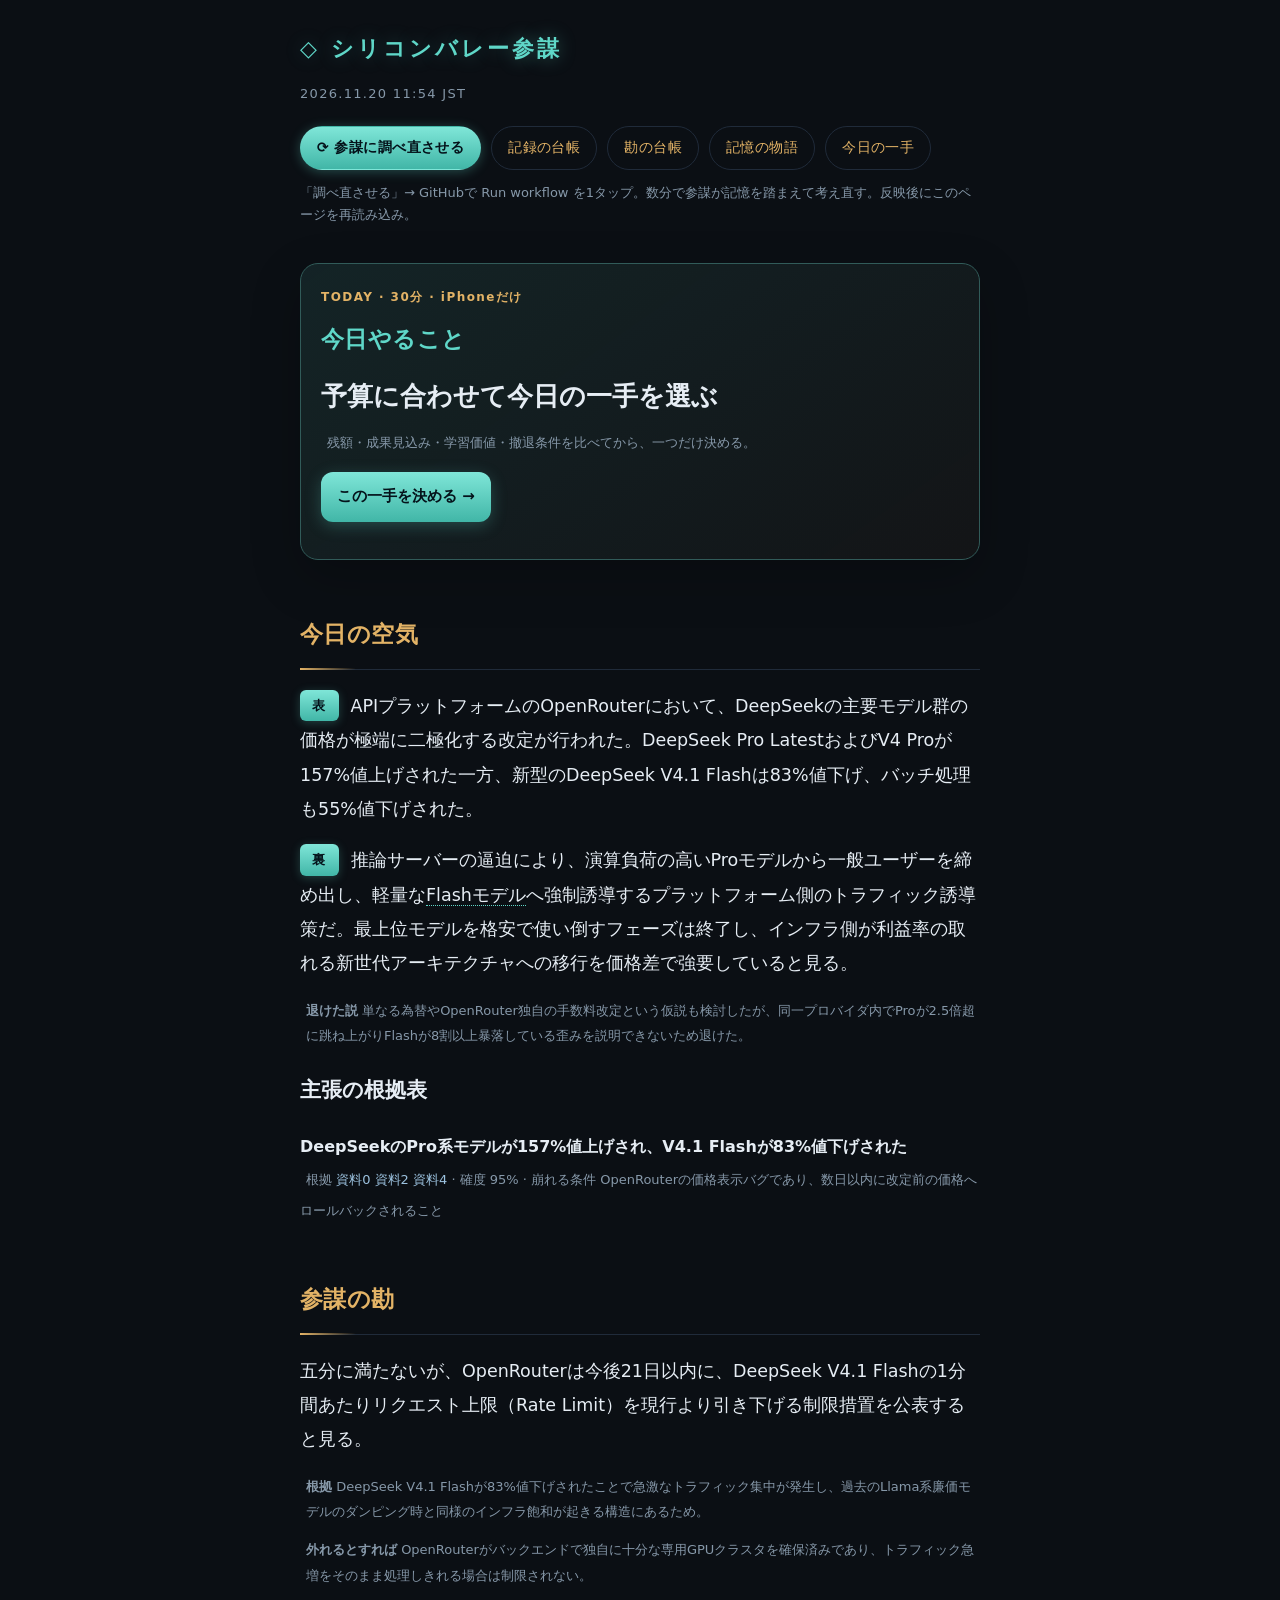
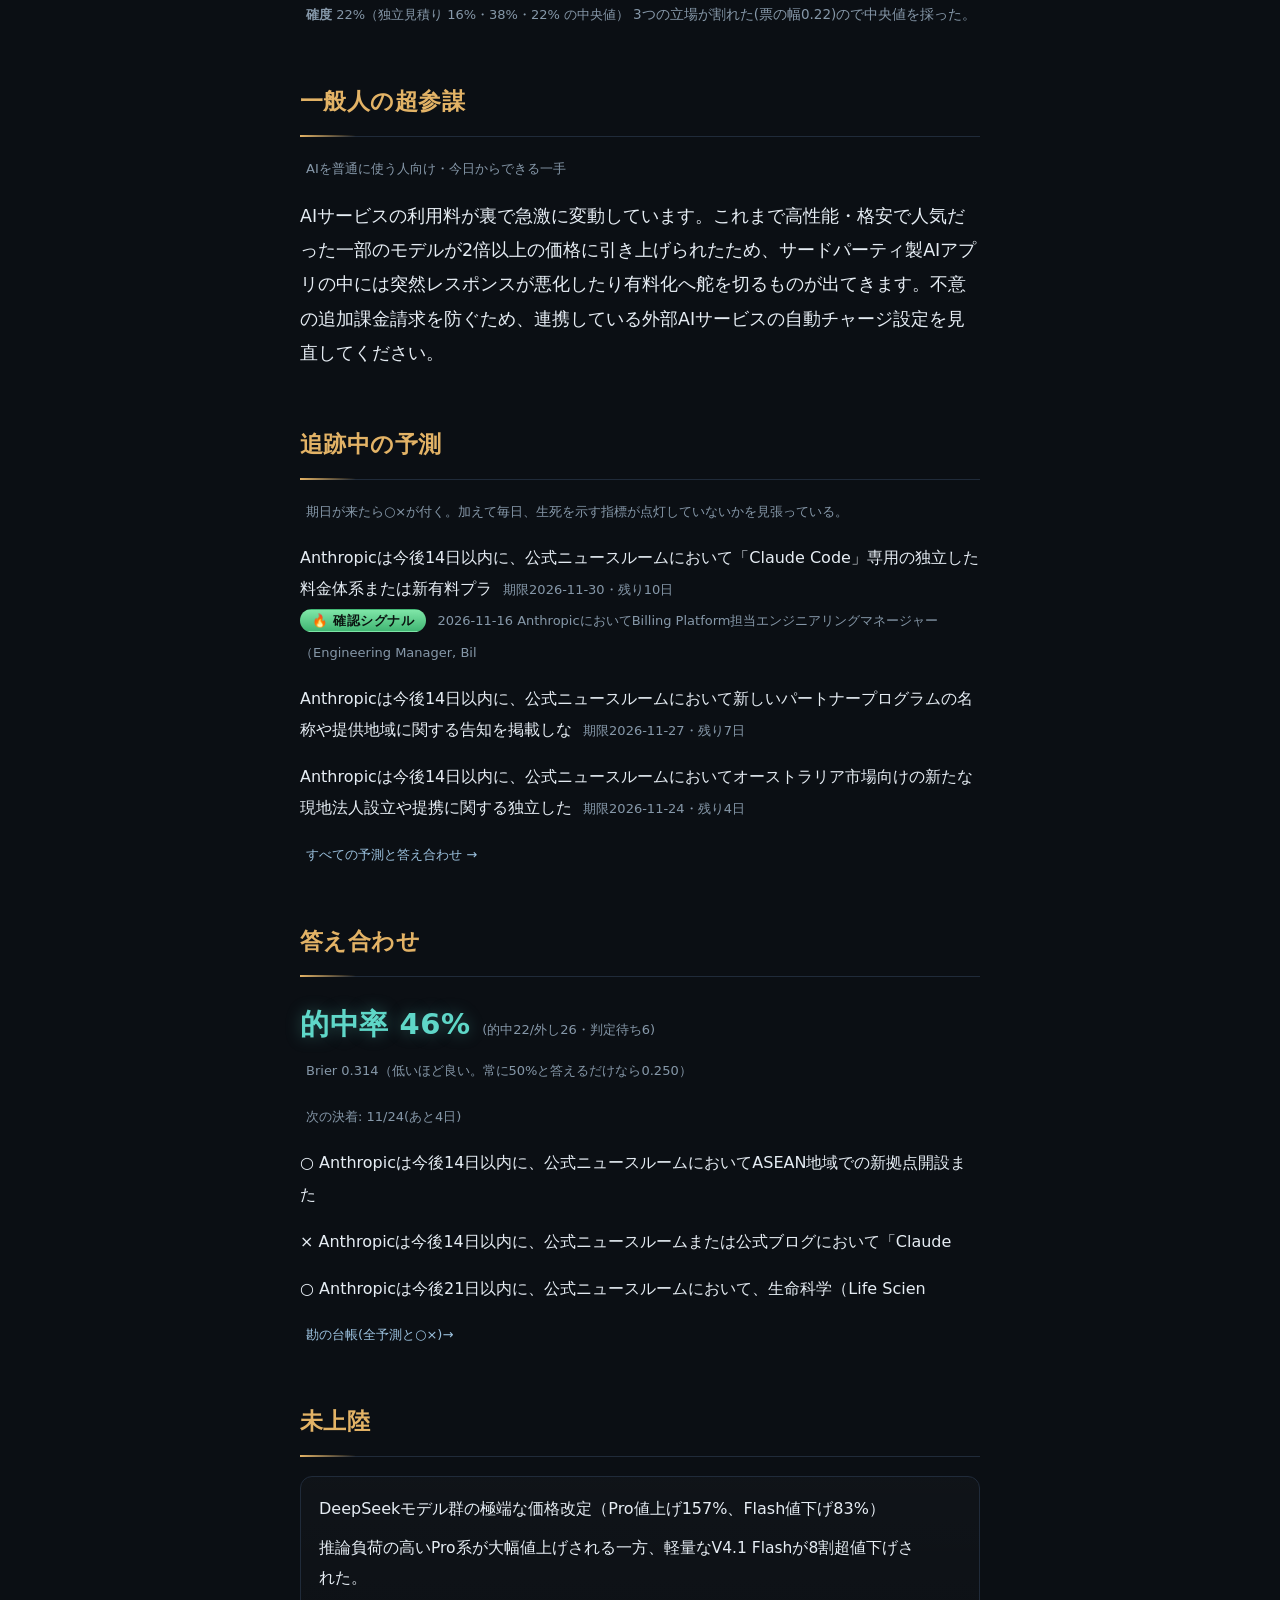
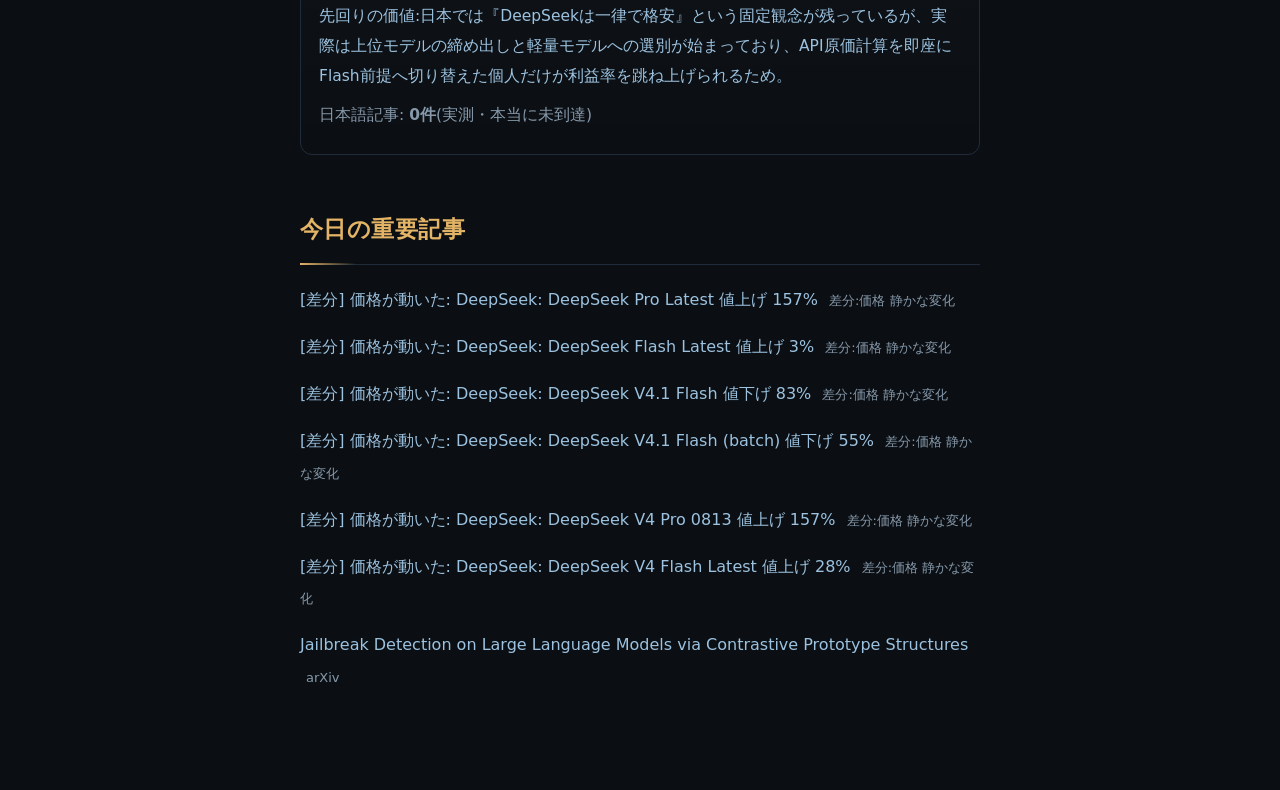
==== docs/index.html @ 8a142467 "sanbo update" ====
<!DOCTYPE html><html lang="ja" class="no-js"><head><meta charset="UTF-8">
<meta name="viewport" content="width=device-width, initial-scale=1">
<meta name="color-scheme" content="dark">
<title>シリコンバレー参謀</title><style>:root{--bg:#0b0f14;--fg:#e6edf4;--teal:#5fd7c8;--gold:#e3b366;--line:#202b3a;--dim:#8698a9;--muted:#647688}
*{box-sizing:border-box}
html{-webkit-text-size-adjust:100%}
body{background:radial-gradient(1200px 600px at 50% -10%,#0f1720 0%,var(--bg) 60%) no-repeat,var(--bg);
color:var(--fg);font-family:system-ui,'Hiragino Sans','Hiragino Kaku Gothic ProN',sans-serif;
margin:0;padding:28px 20px 80px;line-height:1.95;font-size:clamp(16px,3.9vw,18px);
-webkit-font-smoothing:antialiased;text-rendering:optimizeLegibility}
main{max-width:min(680px,94vw);margin:0 auto}
.hd{margin-bottom:36px}
h1{font-size:clamp(18px,4.6vw,22px);letter-spacing:.14em;color:var(--teal);font-weight:600;margin:0;
text-wrap:balance;text-shadow:0 0 18px rgba(95,215,200,.35)}
.d{color:var(--dim);font-size:13px;letter-spacing:.1em;margin-top:10px}
h2{font-size:clamp(19px,4.8vw,23px);letter-spacing:.02em;color:var(--gold);
border-bottom:1px solid var(--line);text-wrap:balance;
padding-bottom:12px;margin-top:0;font-weight:700;position:relative}
h2::after{content:"";position:absolute;left:0;bottom:-1px;width:56px;height:2px;
background:linear-gradient(90deg,var(--gold),transparent)}
section{margin-top:52px}
p{font-size:clamp(15.5px,4vw,17.5px);text-wrap:pretty}
.lb{color:#04121a;font-size:13px;letter-spacing:.12em;border-radius:6px;
padding:3px 12px;margin-right:12px;white-space:nowrap;font-weight:700;display:inline-block;
transform:translateY(-2px);background:linear-gradient(180deg,#7fe6d8,#41b6a7);
box-shadow:0 2px 10px rgba(95,215,200,.25)}
.mj{border:1px solid var(--line);border-radius:12px;padding:16px 18px;margin:18px 0;
background:linear-gradient(180deg,rgba(255,255,255,.02),rgba(255,255,255,0))}
.mjt{font-size:16px;color:var(--fg)}
.mj p{font-size:15.5px;margin:8px 0}
.mjw{color:#9cc2df}
t{border-bottom:1px dotted var(--teal);cursor:pointer;transition:color .15s,border-color .15s;
-webkit-tap-highlight-color:transparent}
t:active,t:hover{color:var(--teal);border-bottom-style:solid}
.tip{position:fixed;margin:0;z-index:50;background:#101a26;border:1px solid #2b4a58;
border-radius:10px;padding:12px 15px;font-size:14.5px;line-height:1.75;color:#cfe0ec;
max-width:calc(100vw - 24px);box-shadow:0 10px 34px rgba(0,0,0,.55);
opacity:0;transform:translateY(-6px) scale(.98);transition:opacity .22s ease,transform .22s ease}
.tip.show{opacity:1;transform:none}
[popover].tip{inset:unset}
[popover].tip:popover-open{opacity:1;transform:none}
@starting-style{[popover].tip:popover-open{opacity:0;transform:translateY(-6px) scale(.98)}}
ul{padding-left:0;list-style:none}
li{margin:16px 0;font-size:16px}
a{color:#9cc2df;text-decoration:none}
li a{transition:color .15s}
li a:hover{color:var(--teal)}
.m{color:var(--dim);font-size:13px;margin-left:6px}
.progress{position:fixed;top:0;left:0;height:2px;width:100%;transform:scaleX(0);
transform-origin:0 50%;background:linear-gradient(90deg,var(--teal),var(--gold));z-index:60}
.hd{animation:rise .8s ease both}
@keyframes rise{from{opacity:0;transform:translateY(10px)}to{opacity:1;transform:none}}
.js .reveal{opacity:0;transform:translateY(18px);
transition:opacity .7s cubic-bezier(.2,.7,.2,1),transform .7s cubic-bezier(.2,.7,.2,1)}
.js .reveal.in{opacity:1;transform:none}
.nav{display:flex;gap:10px;margin-top:20px;flex-wrap:wrap}
.nav a{color:var(--gold);border:1px solid var(--line);border-radius:22px;padding:7px 16px;
font-size:14px;letter-spacing:.03em;transition:color .15s,border-color .15s}
.nav a:hover{color:var(--teal);border-color:#2b4a58}
.nav a.refresh{color:#04121a;font-weight:700;border-color:transparent;
background:linear-gradient(180deg,#7fe6d8,#41b6a7);box-shadow:0 2px 12px rgba(95,215,200,.3)}
.nav a.refresh:hover{color:#04121a;filter:brightness(1.08)}
.hint{color:var(--dim);font-size:13px;margin-top:12px;line-height:1.75}
.focus{border:1px solid #315b59;border-radius:18px;padding:22px 20px 20px;margin-top:32px;
background:linear-gradient(145deg,rgba(95,215,200,.10),rgba(227,179,102,.035));
box-shadow:0 18px 50px rgba(0,0,0,.22)}
.focus h2{margin:8px 0 14px;border:0;padding:0;color:var(--teal)}
.focus h2::after{display:none}
.focus-kicker{font-size:12px;color:var(--gold);letter-spacing:.12em;font-weight:700}
.focus-title{font-size:clamp(20px,5.3vw,26px);line-height:1.55;font-weight:750;margin:10px 0}
.focus-btn{display:inline-block;color:#04121a!important;background:linear-gradient(180deg,#7fe6d8,#41b6a7);
border-radius:12px;padding:10px 16px;font-weight:750;font-size:15px;box-shadow:0 4px 16px rgba(95,215,200,.25)}
.card{border:1px solid var(--line);border-radius:14px;padding:19px 20px;margin:22px 0;
background:linear-gradient(180deg,rgba(255,255,255,.025),rgba(255,255,255,0))}
.card h3{font-size:clamp(16.5px,4.3vw,18.5px);margin:0 0 11px;color:var(--fg);font-weight:700;
line-height:1.6;text-wrap:balance}
.card p{font-size:clamp(14.5px,3.9vw,15.5px);margin:10px 0;color:#d2dde8;text-wrap:pretty}
.row{display:flex;flex-wrap:wrap;gap:9px;align-items:center;margin:9px 0}
.badge{font-size:12.5px;letter-spacing:.04em;border-radius:20px;padding:3px 11px;
border:1px solid var(--line);color:#aab7c3;white-space:nowrap}
.b-confirmed,.b-pending{color:#7fe6d8;border-color:#2b4a58}
.b-reported{color:var(--gold);border-color:#3a3320}
.b-hit{color:#0a1410;background:linear-gradient(180deg,#7fe6a8,#41b673);border-color:transparent;font-weight:700}
.b-miss{color:#f0b3b3;border-color:#5a2b2b;background:rgba(120,40,40,.18)}
.b-review{color:var(--gold);border-color:#3a3320}
.hitrate{color:var(--teal);font-size:29px;font-weight:700;letter-spacing:.02em;
text-shadow:0 0 16px rgba(95,215,200,.35)}
.kv{font-size:13.5px;color:var(--dim)}
.kv b{color:#bcd0df;font-weight:600}
.deadline{color:var(--gold)}
.empty{color:var(--dim);font-size:15px;margin-top:28px}
@supports (animation-timeline:scroll()){
.progress{animation:grow linear both;animation-timeline:scroll(root)}
@keyframes grow{from{transform:scaleX(0)}to{transform:scaleX(1)}}}
@media (prefers-reduced-motion:reduce){
.hd{animation:none}
.js .reveal{opacity:1;transform:none;transition:none}
.tip{transition:none;opacity:1;transform:none}
.progress{display:none}}</style></head><body>
<div class="progress" aria-hidden="true"></div>
<main>
<header class="hd"><h1>◇ シリコンバレー参謀</h1>
<div class="d">2026.11.20 11:54 JST</div>
<nav class="nav"><a class="refresh" href="https://github.com/tensaikamo/stick-koubou/actions/workflows/sanbo.yml" target="_blank" rel="noopener">⟳ 参謀に調べ直させる</a><a href="records.html">記録の台帳</a><a href="hunches.html">勘の台帳</a><a href="threads.html">記憶の物語</a><a href="ichite.html">今日の一手</a></nav>
<div class="hint">「調べ直させる」→ GitHubで Run workflow を1タップ。数分で参謀が記憶を踏まえて考え直す。反映後にこのページを再読み込み。</div></header>
<section class="focus reveal"><div class="focus-kicker">TODAY · 30分 · iPhoneだけ</div><h2>今日やること</h2>
<p class="focus-title">予算に合わせて今日の一手を選ぶ</p>
<p class="m">残額・成果見込み・学習価値・撤退条件を比べてから、一つだけ決める。</p>
<p><a class="focus-btn" href="ichite.html">この一手を決める →</a></p></section>
<section class="reveal"><h2>今日の空気</h2>
<p><span class="lb">表</span>APIプラットフォームのOpenRouterにおいて、DeepSeekの主要モデル群の価格が極端に二極化する改定が行われた。DeepSeek Pro LatestおよびV4 Proが157%値上げされた一方、新型のDeepSeek V4.1 Flashは83%値下げ、バッチ処理も55%値下げされた。</p>
<p><span class="lb">裏</span>推論サーバーの逼迫により、演算負荷の高いProモデルから一般ユーザーを締め出し、軽量な<t data-d="処理速度と低コストに特化した小中規模LLM">Flashモデル</t>へ強制誘導するプラットフォーム側のトラフィック誘導策だ。最上位モデルを格安で使い倒すフェーズは終了し、インフラ側が利益率の取れる新世代アーキテクチャへの移行を価格差で強要していると見る。</p><p class="m"><b>退けた説</b> 単なる為替やOpenRouter独自の手数料改定という仮説も検討したが、同一プロバイダ内でProが2.5倍超に跳ね上がりFlashが8割以上暴落している歪みを説明できないため退けた。</p><div class="evidence"><h3>主張の根拠表</h3><ul><li><b>DeepSeekのPro系モデルが157%値上げされ、V4.1 Flashが83%値下げされた</b><br><span class="m">根拠 <a href="https://openrouter.ai/models">資料0</a> <a href="https://openrouter.ai/models">資料2</a> <a href="https://openrouter.ai/models">資料4</a> · 確度 95% · 崩れる条件 OpenRouterの価格表示バグであり、数日以内に改定前の価格へロールバックされること</span></li></ul></div></section>
<section class="reveal"><h2>参謀の勘</h2><p>五分に満たないが、OpenRouterは今後21日以内に、DeepSeek V4.1 Flashの1分間あたりリクエスト上限（Rate Limit）を現行より引き下げる制限措置を公表すると見る。</p><p class="m"><b>根拠</b> DeepSeek V4.1 Flashが83%値下げされたことで急激なトラフィック集中が発生し、過去のLlama系廉価モデルのダンピング時と同様のインフラ飽和が起きる構造にあるため。</p><p class="m"><b>外れるとすれば</b> OpenRouterがバックエンドで独自に十分な専用GPUクラスタを確保済みであり、トラフィック急増をそのまま処理しきれる場合は制限されない。</p><p class="m"><b>確度</b> 22%（独立見積り 16%・38%・22% の中央値） <span class="kv">3つの立場が割れた(票の幅0.22)ので中央値を採った。</span></p></section>
<section class="reveal"><h2>一般人の超参謀</h2><p class="m">AIを普通に使う人向け・今日からできる一手</p><p>AIサービスの利用料が裏で急激に変動しています。これまで高性能・格安で人気だった一部のモデルが2倍以上の価格に引き上げられたため、サードパーティ製AIアプリの中には突然レスポンスが悪化したり有料化へ舵を切るものが出てきます。不意の追加課金請求を防ぐため、連携している外部AIサービスの自動チャージ設定を見直してください。</p></section>
<section class="reveal"><h2>追跡中の予測</h2><p class="m">期日が来たら○×が付く。加えて毎日、生死を示す指標が点灯していないかを見張っている。</p><ul><li>Anthropicは今後14日以内に、公式ニュースルームにおいて「Claude Code」専用の独立した料金体系または新有料プラ <span class="m">期限2026-11-30・残り10日</span><br><span class="badge b-hit">🔥 確認シグナル</span> <span class="m">2026-11-16 AnthropicにおいてBilling Platform担当エンジニアリングマネージャー（Engineering Manager, Bil</span></li><li>Anthropicは今後14日以内に、公式ニュースルームにおいて新しいパートナープログラムの名称や提供地域に関する告知を掲載しな <span class="m">期限2026-11-27・残り7日</span></li><li>Anthropicは今後14日以内に、公式ニュースルームにおいてオーストラリア市場向けの新たな現地法人設立や提携に関する独立した <span class="m">期限2026-11-24・残り4日</span></li></ul><p class="m"><a href="hunches.html">すべての予測と答え合わせ →</a></p></section>
<section class="reveal"><h2>答え合わせ</h2><p><span class="hitrate">的中率 46%</span> <span class="m">(的中22/外し26・判定待ち6)</span><br><span class="m">Brier 0.314（低いほど良い。常に50%と答えるだけなら0.250）</span></p><p class="m">次の決着: 11/24(あと4日)</p><ul><li>○ Anthropicは今後14日以内に、公式ニュースルームにおいてASEAN地域での新拠点開設また</li><li>× Anthropicは今後14日以内に、公式ニュースルームまたは公式ブログにおいて「Claude </li><li>○ Anthropicは今後21日以内に、公式ニュースルームにおいて、生命科学（Life Scien</li></ul><p class="m"><a href="hunches.html">勘の台帳(全予測と○×)→</a></p></section>
<section class="reveal"><h2>未上陸</h2><div class="mj"><div class="mjt">DeepSeekモデル群の極端な価格改定（Pro値上げ157%、Flash値下げ83%）</div><p>推論負荷の高いPro系が大幅値上げされる一方、軽量なV4.1 Flashが8割超値下げされた。</p><p class="mjw">先回りの価値:日本では『DeepSeekは一律で格安』という固定観念が残っているが、実際は上位モデルの締め出しと軽量モデルへの選別が始まっており、API原価計算を即座にFlash前提へ切り替えた個人だけが利益率を跳ね上げられるため。</p><p class="m">日本語記事: <b>0件</b>(実測・本当に未到達)</p></div></section>
<section class="reveal"><h2>今日の重要記事</h2><ul><li><a href="https://openrouter.ai/models">[差分] 価格が動いた: DeepSeek: DeepSeek Pro Latest 値上げ 157%</a> <span class="m">差分:価格 静かな変化</span></li>
<li><a href="https://openrouter.ai/models">[差分] 価格が動いた: DeepSeek: DeepSeek Flash Latest 値上げ 3%</a> <span class="m">差分:価格 静かな変化</span></li>
<li><a href="https://openrouter.ai/models">[差分] 価格が動いた: DeepSeek: DeepSeek V4.1 Flash 値下げ 83%</a> <span class="m">差分:価格 静かな変化</span></li>
<li><a href="https://openrouter.ai/models">[差分] 価格が動いた: DeepSeek: DeepSeek V4.1 Flash (batch) 値下げ 55%</a> <span class="m">差分:価格 静かな変化</span></li>
<li><a href="https://openrouter.ai/models">[差分] 価格が動いた: DeepSeek: DeepSeek V4 Pro 0813 値上げ 157%</a> <span class="m">差分:価格 静かな変化</span></li>
<li><a href="https://openrouter.ai/models">[差分] 価格が動いた: DeepSeek: DeepSeek V4 Flash Latest 値上げ 28%</a> <span class="m">差分:価格 静かな変化</span></li>
<li><a href="https://arxiv.org/abs/2611.24936v1">Jailbreak Detection on Large Language Models via Contrastive Prototype Structures</a> <span class="m">arXiv </span></li></ul></section>
</main>
<script>
(function(){
  var root=document.documentElement;
  root.className="js";
  var reduce=matchMedia("(prefers-reduced-motion: reduce)").matches;

  // セクションのスクロール・イン(iOS Safari含め実動。JS無効時は全表示のまま)
  var rev=document.querySelectorAll(".reveal");
  if(!reduce && "IntersectionObserver" in window){
    var io=new IntersectionObserver(function(es){
      es.forEach(function(en){ if(en.isIntersecting){ en.target.classList.add("in"); io.unobserve(en.target); } });
    },{threshold:0.12,rootMargin:"0px 0px -8% 0px"});
    rev.forEach(function(el){ io.observe(el); });
  } else { rev.forEach(function(el){ el.classList.add("in"); }); }

  // 用語タップ解説: Popover API(iOS 17+)、未対応は同等のフォールバック配置
  var canPop = ("popover" in HTMLElement.prototype);
  var tip=null, anchor=null;
  function place(t,el){
    var r=el.getBoundingClientRect();
    var w=Math.min(t.offsetWidth, window.innerWidth-24);
    var left=Math.min(Math.max(12, r.left), window.innerWidth-12-w);
    t.style.left=left+"px"; t.style.top=(r.bottom+8)+"px";
  }
  function close(){
    if(!tip) return;
    var t=tip; tip=null; anchor=null;
    if(canPop){ try{ t.hidePopover(); }catch(e){} }
    t.remove();
  }
  function open(el){
    close();
    tip=document.createElement("div"); tip.className="tip";
    tip.textContent=el.getAttribute("data-d")||"";
    if(canPop) tip.setAttribute("popover","manual");
    document.body.appendChild(tip);
    if(canPop){ try{ tip.showPopover(); }catch(e){} }
    place(tip,el);
    if(!canPop) requestAnimationFrame(function(){ tip.classList.add("show"); });
    anchor=el;
  }
  function vt(fn){ if(!reduce && document.startViewTransition){ document.startViewTransition(fn); } else fn(); }
  document.addEventListener("click", function(e){
    var el=e.target.closest?e.target.closest("t"):null;
    if(el){ e.preventDefault(); if(anchor===el){ vt(close); } else { vt(function(){ open(el); }); } }
    else if(tip && !(e.target.closest&&e.target.closest(".tip"))){ vt(close); }
  });
  window.addEventListener("scroll", function(){ if(tip) close(); }, {passive:true});
})();
</script>
</body></html>
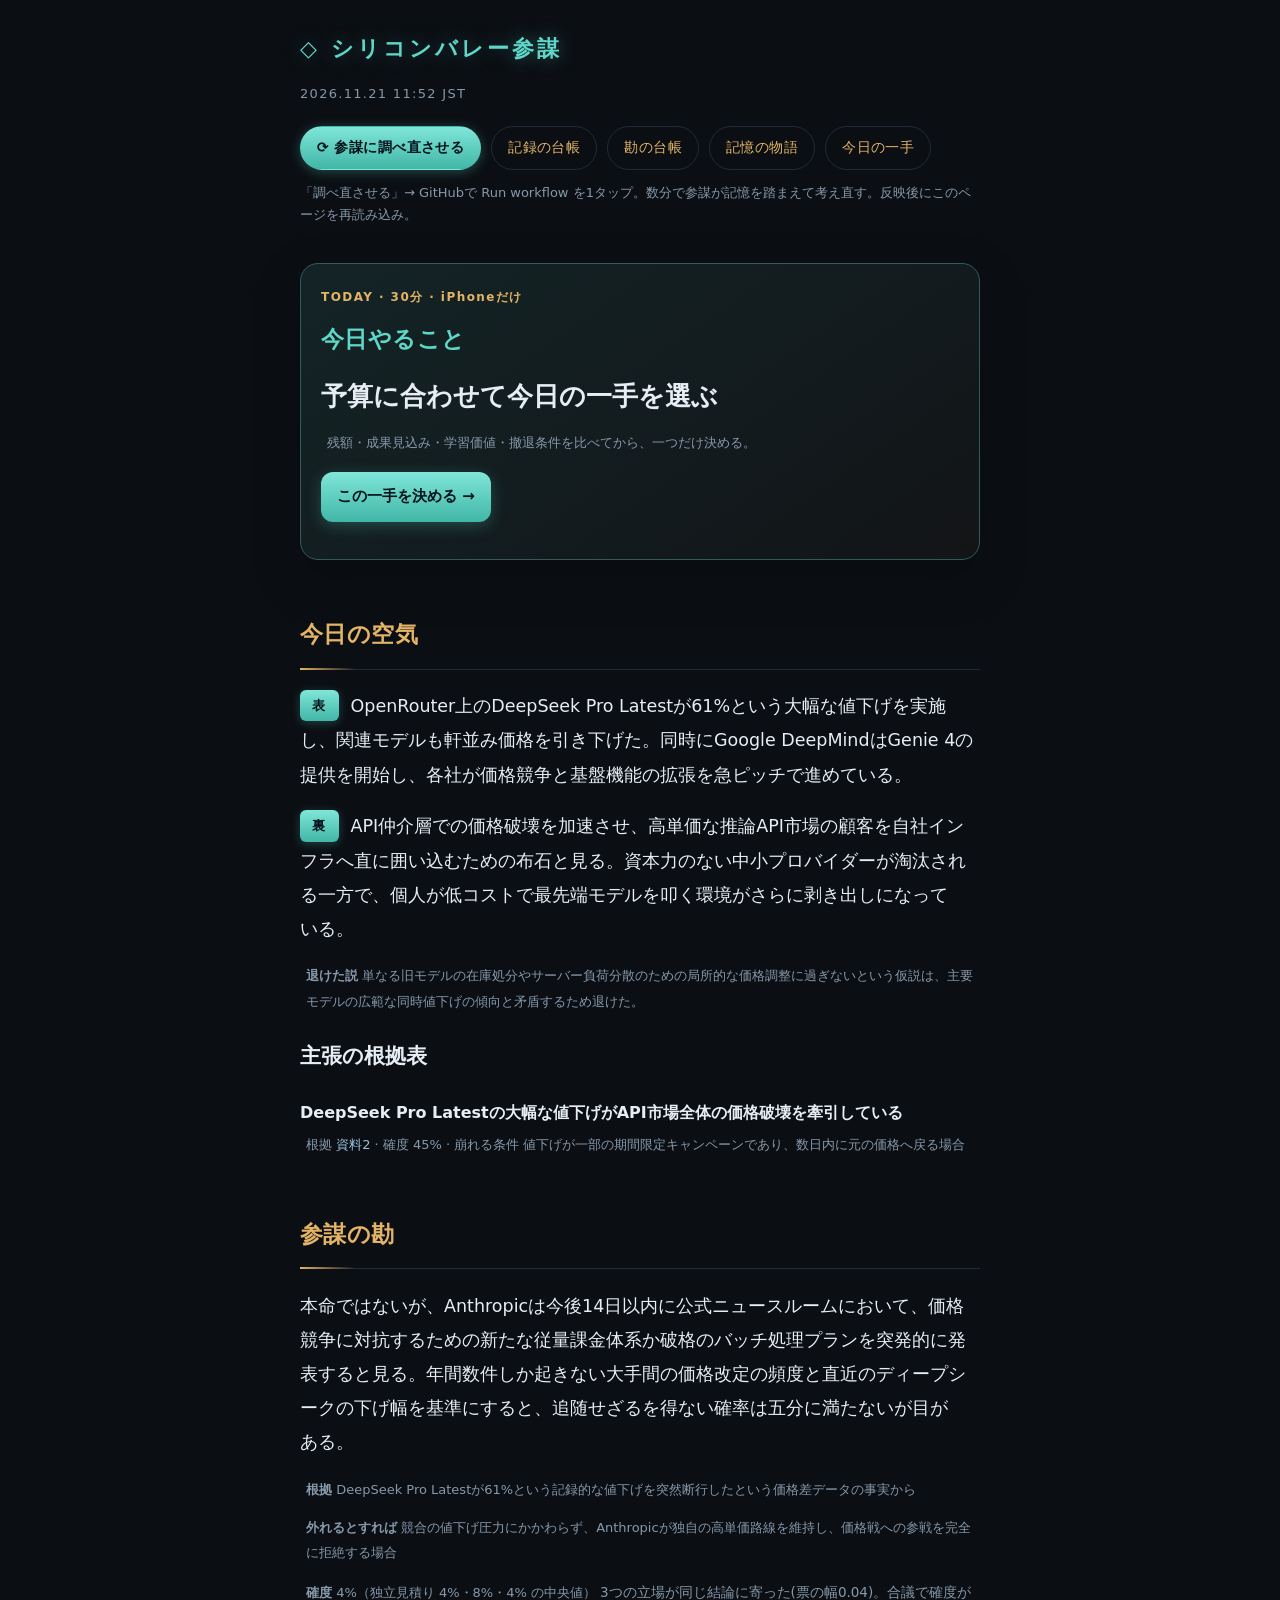
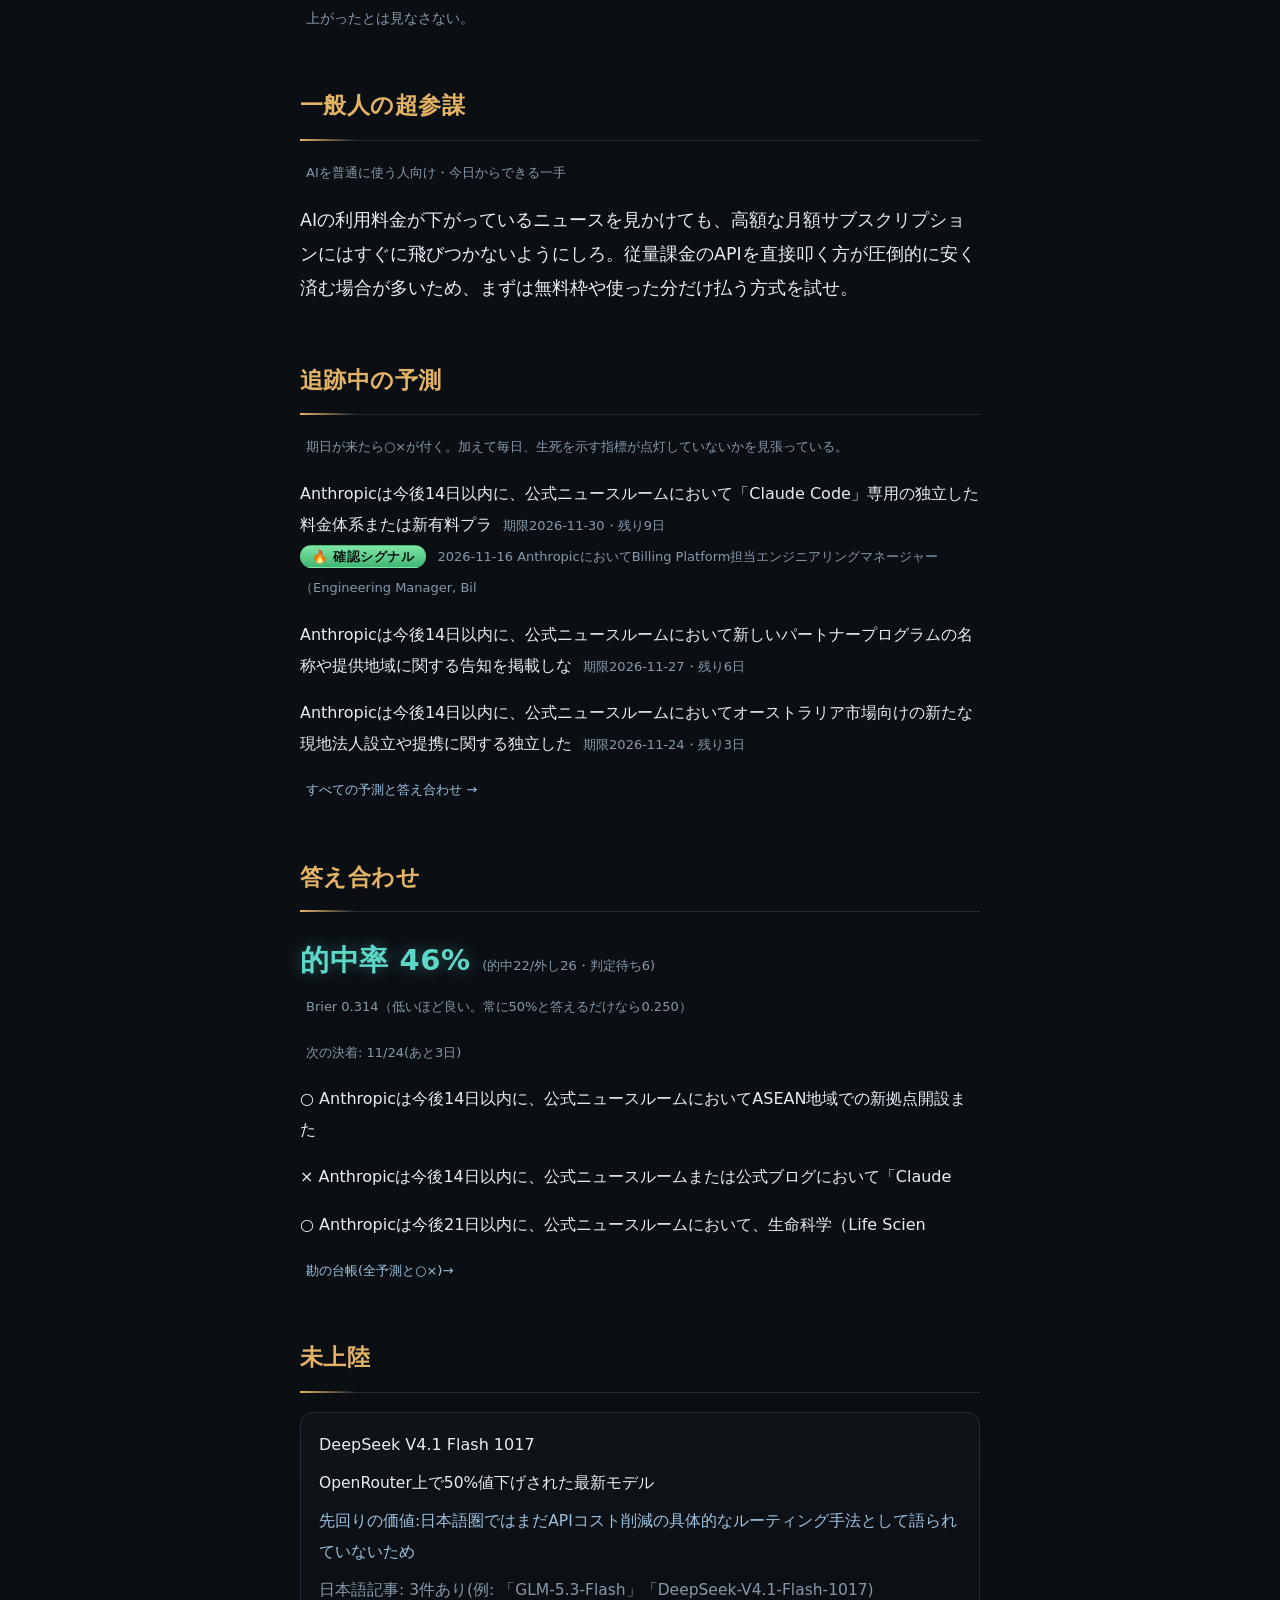
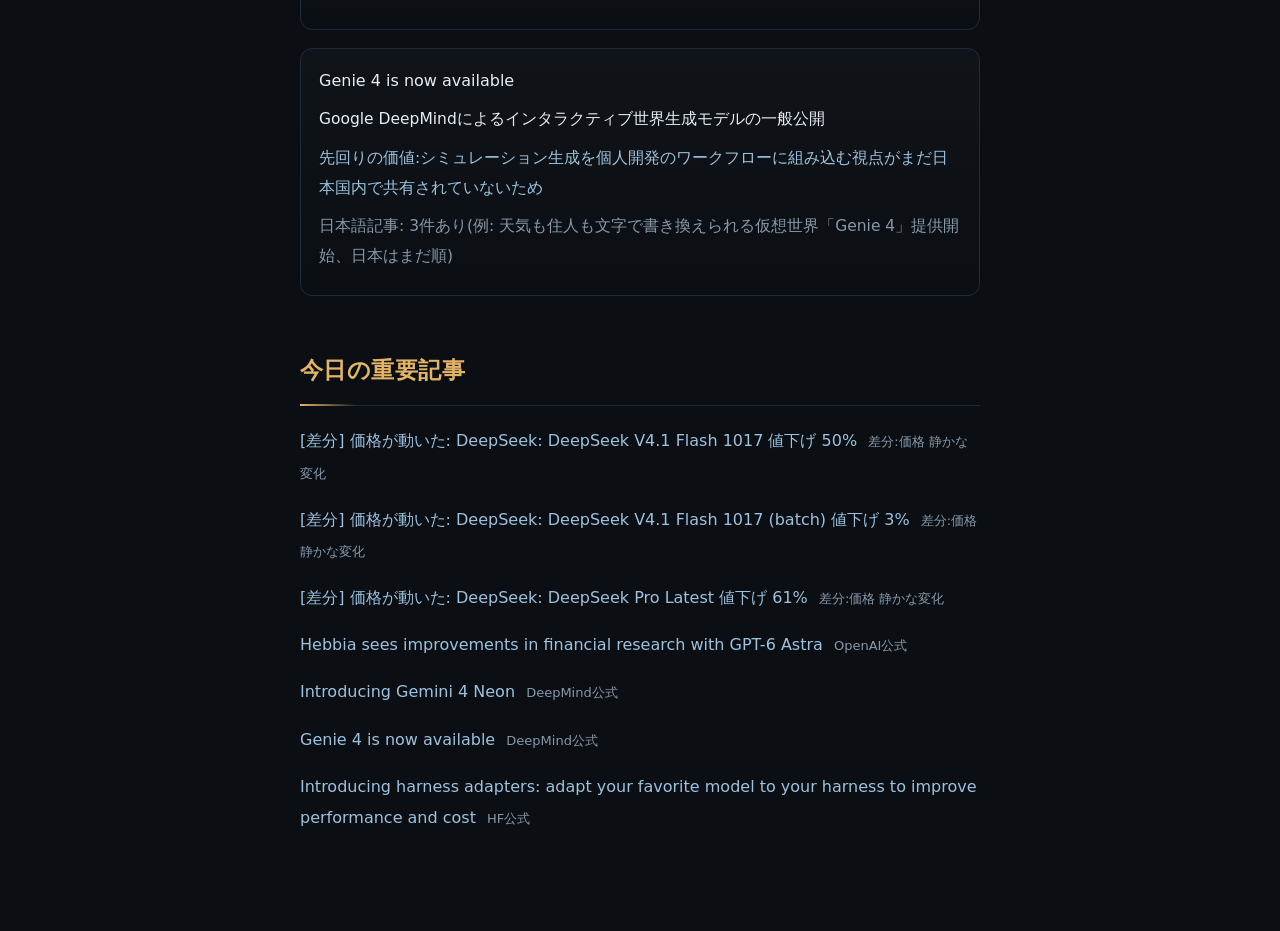
==== commit f9828ac2: "sanbo update" ====
--- a/docs/index.html
+++ b/docs/index.html
@@ -100,7 +100,7 @@
 <div class="progress" aria-hidden="true"></div>
 <main>
 <header class="hd"><h1>◇ シリコンバレー参謀</h1>
-<div class="d">2026.11.20 11:54 JST</div>
+<div class="d">2026.11.21 11:52 JST</div>
 <nav class="nav"><a class="refresh" href="https://github.com/tensaikamo/stick-koubou/actions/workflows/sanbo.yml" target="_blank" rel="noopener">⟳ 参謀に調べ直させる</a><a href="records.html">記録の台帳</a><a href="hunches.html">勘の台帳</a><a href="threads.html">記憶の物語</a><a href="ichite.html">今日の一手</a></nav>
 <div class="hint">「調べ直させる」→ GitHubで Run workflow を1タップ。数分で参謀が記憶を踏まえて考え直す。反映後にこのページを再読み込み。</div></header>
 <section class="focus reveal"><div class="focus-kicker">TODAY · 30分 · iPhoneだけ</div><h2>今日やること</h2>
@@ -108,20 +108,20 @@
 <p class="m">残額・成果見込み・学習価値・撤退条件を比べてから、一つだけ決める。</p>
 <p><a class="focus-btn" href="ichite.html">この一手を決める →</a></p></section>
 <section class="reveal"><h2>今日の空気</h2>
-<p><span class="lb">表</span>APIプラットフォームのOpenRouterにおいて、DeepSeekの主要モデル群の価格が極端に二極化する改定が行われた。DeepSeek Pro LatestおよびV4 Proが157%値上げされた一方、新型のDeepSeek V4.1 Flashは83%値下げ、バッチ処理も55%値下げされた。</p>
-<p><span class="lb">裏</span>推論サーバーの逼迫により、演算負荷の高いProモデルから一般ユーザーを締め出し、軽量な<t data-d="処理速度と低コストに特化した小中規模LLM">Flashモデル</t>へ強制誘導するプラットフォーム側のトラフィック誘導策だ。最上位モデルを格安で使い倒すフェーズは終了し、インフラ側が利益率の取れる新世代アーキテクチャへの移行を価格差で強要していると見る。</p><p class="m"><b>退けた説</b> 単なる為替やOpenRouter独自の手数料改定という仮説も検討したが、同一プロバイダ内でProが2.5倍超に跳ね上がりFlashが8割以上暴落している歪みを説明できないため退けた。</p><div class="evidence"><h3>主張の根拠表</h3><ul><li><b>DeepSeekのPro系モデルが157%値上げされ、V4.1 Flashが83%値下げされた</b><br><span class="m">根拠 <a href="https://openrouter.ai/models">資料0</a> <a href="https://openrouter.ai/models">資料2</a> <a href="https://openrouter.ai/models">資料4</a> · 確度 95% · 崩れる条件 OpenRouterの価格表示バグであり、数日以内に改定前の価格へロールバックされること</span></li></ul></div></section>
-<section class="reveal"><h2>参謀の勘</h2><p>五分に満たないが、OpenRouterは今後21日以内に、DeepSeek V4.1 Flashの1分間あたりリクエスト上限（Rate Limit）を現行より引き下げる制限措置を公表すると見る。</p><p class="m"><b>根拠</b> DeepSeek V4.1 Flashが83%値下げされたことで急激なトラフィック集中が発生し、過去のLlama系廉価モデルのダンピング時と同様のインフラ飽和が起きる構造にあるため。</p><p class="m"><b>外れるとすれば</b> OpenRouterがバックエンドで独自に十分な専用GPUクラスタを確保済みであり、トラフィック急増をそのまま処理しきれる場合は制限されない。</p><p class="m"><b>確度</b> 22%（独立見積り 16%・38%・22% の中央値） <span class="kv">3つの立場が割れた(票の幅0.22)ので中央値を採った。</span></p></section>
-<section class="reveal"><h2>一般人の超参謀</h2><p class="m">AIを普通に使う人向け・今日からできる一手</p><p>AIサービスの利用料が裏で急激に変動しています。これまで高性能・格安で人気だった一部のモデルが2倍以上の価格に引き上げられたため、サードパーティ製AIアプリの中には突然レスポンスが悪化したり有料化へ舵を切るものが出てきます。不意の追加課金請求を防ぐため、連携している外部AIサービスの自動チャージ設定を見直してください。</p></section>
-<section class="reveal"><h2>追跡中の予測</h2><p class="m">期日が来たら○×が付く。加えて毎日、生死を示す指標が点灯していないかを見張っている。</p><ul><li>Anthropicは今後14日以内に、公式ニュースルームにおいて「Claude Code」専用の独立した料金体系または新有料プラ <span class="m">期限2026-11-30・残り10日</span><br><span class="badge b-hit">🔥 確認シグナル</span> <span class="m">2026-11-16 AnthropicにおいてBilling Platform担当エンジニアリングマネージャー（Engineering Manager, Bil</span></li><li>Anthropicは今後14日以内に、公式ニュースルームにおいて新しいパートナープログラムの名称や提供地域に関する告知を掲載しな <span class="m">期限2026-11-27・残り7日</span></li><li>Anthropicは今後14日以内に、公式ニュースルームにおいてオーストラリア市場向けの新たな現地法人設立や提携に関する独立した <span class="m">期限2026-11-24・残り4日</span></li></ul><p class="m"><a href="hunches.html">すべての予測と答え合わせ →</a></p></section>
-<section class="reveal"><h2>答え合わせ</h2><p><span class="hitrate">的中率 46%</span> <span class="m">(的中22/外し26・判定待ち6)</span><br><span class="m">Brier 0.314（低いほど良い。常に50%と答えるだけなら0.250）</span></p><p class="m">次の決着: 11/24(あと4日)</p><ul><li>○ Anthropicは今後14日以内に、公式ニュースルームにおいてASEAN地域での新拠点開設また</li><li>× Anthropicは今後14日以内に、公式ニュースルームまたは公式ブログにおいて「Claude </li><li>○ Anthropicは今後21日以内に、公式ニュースルームにおいて、生命科学（Life Scien</li></ul><p class="m"><a href="hunches.html">勘の台帳(全予測と○×)→</a></p></section>
-<section class="reveal"><h2>未上陸</h2><div class="mj"><div class="mjt">DeepSeekモデル群の極端な価格改定（Pro値上げ157%、Flash値下げ83%）</div><p>推論負荷の高いPro系が大幅値上げされる一方、軽量なV4.1 Flashが8割超値下げされた。</p><p class="mjw">先回りの価値:日本では『DeepSeekは一律で格安』という固定観念が残っているが、実際は上位モデルの締め出しと軽量モデルへの選別が始まっており、API原価計算を即座にFlash前提へ切り替えた個人だけが利益率を跳ね上げられるため。</p><p class="m">日本語記事: <b>0件</b>(実測・本当に未到達)</p></div></section>
-<section class="reveal"><h2>今日の重要記事</h2><ul><li><a href="https://openrouter.ai/models">[差分] 価格が動いた: DeepSeek: DeepSeek Pro Latest 値上げ 157%</a> <span class="m">差分:価格 静かな変化</span></li>
-<li><a href="https://openrouter.ai/models">[差分] 価格が動いた: DeepSeek: DeepSeek Flash Latest 値上げ 3%</a> <span class="m">差分:価格 静かな変化</span></li>
-<li><a href="https://openrouter.ai/models">[差分] 価格が動いた: DeepSeek: DeepSeek V4.1 Flash 値下げ 83%</a> <span class="m">差分:価格 静かな変化</span></li>
-<li><a href="https://openrouter.ai/models">[差分] 価格が動いた: DeepSeek: DeepSeek V4.1 Flash (batch) 値下げ 55%</a> <span class="m">差分:価格 静かな変化</span></li>
-<li><a href="https://openrouter.ai/models">[差分] 価格が動いた: DeepSeek: DeepSeek V4 Pro 0813 値上げ 157%</a> <span class="m">差分:価格 静かな変化</span></li>
-<li><a href="https://openrouter.ai/models">[差分] 価格が動いた: DeepSeek: DeepSeek V4 Flash Latest 値上げ 28%</a> <span class="m">差分:価格 静かな変化</span></li>
-<li><a href="https://arxiv.org/abs/2611.24936v1">Jailbreak Detection on Large Language Models via Contrastive Prototype Structures</a> <span class="m">arXiv </span></li></ul></section>
+<p><span class="lb">表</span>OpenRouter上のDeepSeek Pro Latestが61%という大幅な値下げを実施し、関連モデルも軒並み価格を引き下げた。同時にGoogle DeepMindはGenie 4の提供を開始し、各社が価格競争と基盤機能の拡張を急ピッチで進めている。</p>
+<p><span class="lb">裏</span>API仲介層での価格破壊を加速させ、高単価な推論API市場の顧客を自社インフラへ直に囲い込むための布石と見る。資本力のない中小プロバイダーが淘汰される一方で、個人が低コストで最先端モデルを叩く環境がさらに剥き出しになっている。</p><p class="m"><b>退けた説</b> 単なる旧モデルの在庫処分やサーバー負荷分散のための局所的な価格調整に過ぎないという仮説は、主要モデルの広範な同時値下げの傾向と矛盾するため退けた。</p><div class="evidence"><h3>主張の根拠表</h3><ul><li><b>DeepSeek Pro Latestの大幅な値下げがAPI市場全体の価格破壊を牽引している</b><br><span class="m">根拠 <a href="https://openrouter.ai/models">資料2</a> · 確度 45% · 崩れる条件 値下げが一部の期間限定キャンペーンであり、数日内に元の価格へ戻る場合</span></li></ul></div></section>
+<section class="reveal"><h2>参謀の勘</h2><p>本命ではないが、Anthropicは今後14日以内に公式ニュースルームにおいて、価格競争に対抗するための新たな従量課金体系か破格のバッチ処理プランを突発的に発表すると見る。年間数件しか起きない大手間の価格改定の頻度と直近のディープシークの下げ幅を基準にすると、追随せざるを得ない確率は五分に満たないが目がある。</p><p class="m"><b>根拠</b> DeepSeek Pro Latestが61%という記録的な値下げを突然断行したという価格差データの事実から</p><p class="m"><b>外れるとすれば</b> 競合の値下げ圧力にかかわらず、Anthropicが独自の高単価路線を維持し、価格戦への参戦を完全に拒絶する場合</p><p class="m"><b>確度</b> 4%（独立見積り 4%・8%・4% の中央値） <span class="kv">3つの立場が同じ結論に寄った(票の幅0.04)。合議で確度が上がったとは見なさない。</span></p></section>
+<section class="reveal"><h2>一般人の超参謀</h2><p class="m">AIを普通に使う人向け・今日からできる一手</p><p>AIの利用料金が下がっているニュースを見かけても、高額な月額サブスクリプションにはすぐに飛びつかないようにしろ。従量課金のAPIを直接叩く方が圧倒的に安く済む場合が多いため、まずは無料枠や使った分だけ払う方式を試せ。</p></section>
+<section class="reveal"><h2>追跡中の予測</h2><p class="m">期日が来たら○×が付く。加えて毎日、生死を示す指標が点灯していないかを見張っている。</p><ul><li>Anthropicは今後14日以内に、公式ニュースルームにおいて「Claude Code」専用の独立した料金体系または新有料プラ <span class="m">期限2026-11-30・残り9日</span><br><span class="badge b-hit">🔥 確認シグナル</span> <span class="m">2026-11-16 AnthropicにおいてBilling Platform担当エンジニアリングマネージャー（Engineering Manager, Bil</span></li><li>Anthropicは今後14日以内に、公式ニュースルームにおいて新しいパートナープログラムの名称や提供地域に関する告知を掲載しな <span class="m">期限2026-11-27・残り6日</span></li><li>Anthropicは今後14日以内に、公式ニュースルームにおいてオーストラリア市場向けの新たな現地法人設立や提携に関する独立した <span class="m">期限2026-11-24・残り3日</span></li></ul><p class="m"><a href="hunches.html">すべての予測と答え合わせ →</a></p></section>
+<section class="reveal"><h2>答え合わせ</h2><p><span class="hitrate">的中率 46%</span> <span class="m">(的中22/外し26・判定待ち6)</span><br><span class="m">Brier 0.314（低いほど良い。常に50%と答えるだけなら0.250）</span></p><p class="m">次の決着: 11/24(あと3日)</p><ul><li>○ Anthropicは今後14日以内に、公式ニュースルームにおいてASEAN地域での新拠点開設また</li><li>× Anthropicは今後14日以内に、公式ニュースルームまたは公式ブログにおいて「Claude </li><li>○ Anthropicは今後21日以内に、公式ニュースルームにおいて、生命科学（Life Scien</li></ul><p class="m"><a href="hunches.html">勘の台帳(全予測と○×)→</a></p></section>
+<section class="reveal"><h2>未上陸</h2><div class="mj"><div class="mjt">DeepSeek V4.1 Flash 1017</div><p>OpenRouter上で50%値下げされた最新モデル</p><p class="mjw">先回りの価値:日本語圏ではまだAPIコスト削減の具体的なルーティング手法として語られていないため</p><p class="m">日本語記事: 3件あり(例: 「GLM-5.3-Flash」「DeepSeek-V4.1-Flash-1017)</p></div><div class="mj"><div class="mjt">Genie 4 is now available</div><p>Google DeepMindによるインタラクティブ世界生成モデルの一般公開</p><p class="mjw">先回りの価値:シミュレーション生成を個人開発のワークフローに組み込む視点がまだ日本国内で共有されていないため</p><p class="m">日本語記事: 3件あり(例: 天気も住人も文字で書き換えられる仮想世界「Genie 4」提供開始、日本はまだ順)</p></div></section>
+<section class="reveal"><h2>今日の重要記事</h2><ul><li><a href="https://openrouter.ai/models">[差分] 価格が動いた: DeepSeek: DeepSeek V4.1 Flash 1017 値下げ 50%</a> <span class="m">差分:価格 静かな変化</span></li>
+<li><a href="https://openrouter.ai/models">[差分] 価格が動いた: DeepSeek: DeepSeek V4.1 Flash 1017 (batch) 値下げ 3%</a> <span class="m">差分:価格 静かな変化</span></li>
+<li><a href="https://openrouter.ai/models">[差分] 価格が動いた: DeepSeek: DeepSeek Pro Latest 値下げ 61%</a> <span class="m">差分:価格 静かな変化</span></li>
+<li><a href="https://openai.com/business/customer-stories/hebbia">Hebbia sees improvements in financial research with GPT-6 Astra</a> <span class="m">OpenAI公式 </span></li>
+<li><a href="https://deepmind.google/blog/introducing-gemini-4-neon/">Introducing Gemini 4 Neon</a> <span class="m">DeepMind公式 </span></li>
+<li><a href="https://deepmind.google/blog/genie-4-is-now-available/">Genie 4 is now available</a> <span class="m">DeepMind公式 </span></li>
+<li><a href="https://huggingface.co/blog/harness-adapters-at-scale">Introducing harness adapters: adapt your favorite model to your harness to improve performance and cost</a> <span class="m">HF公式 </span></li></ul></section>
 </main>
 <script>
 (function(){
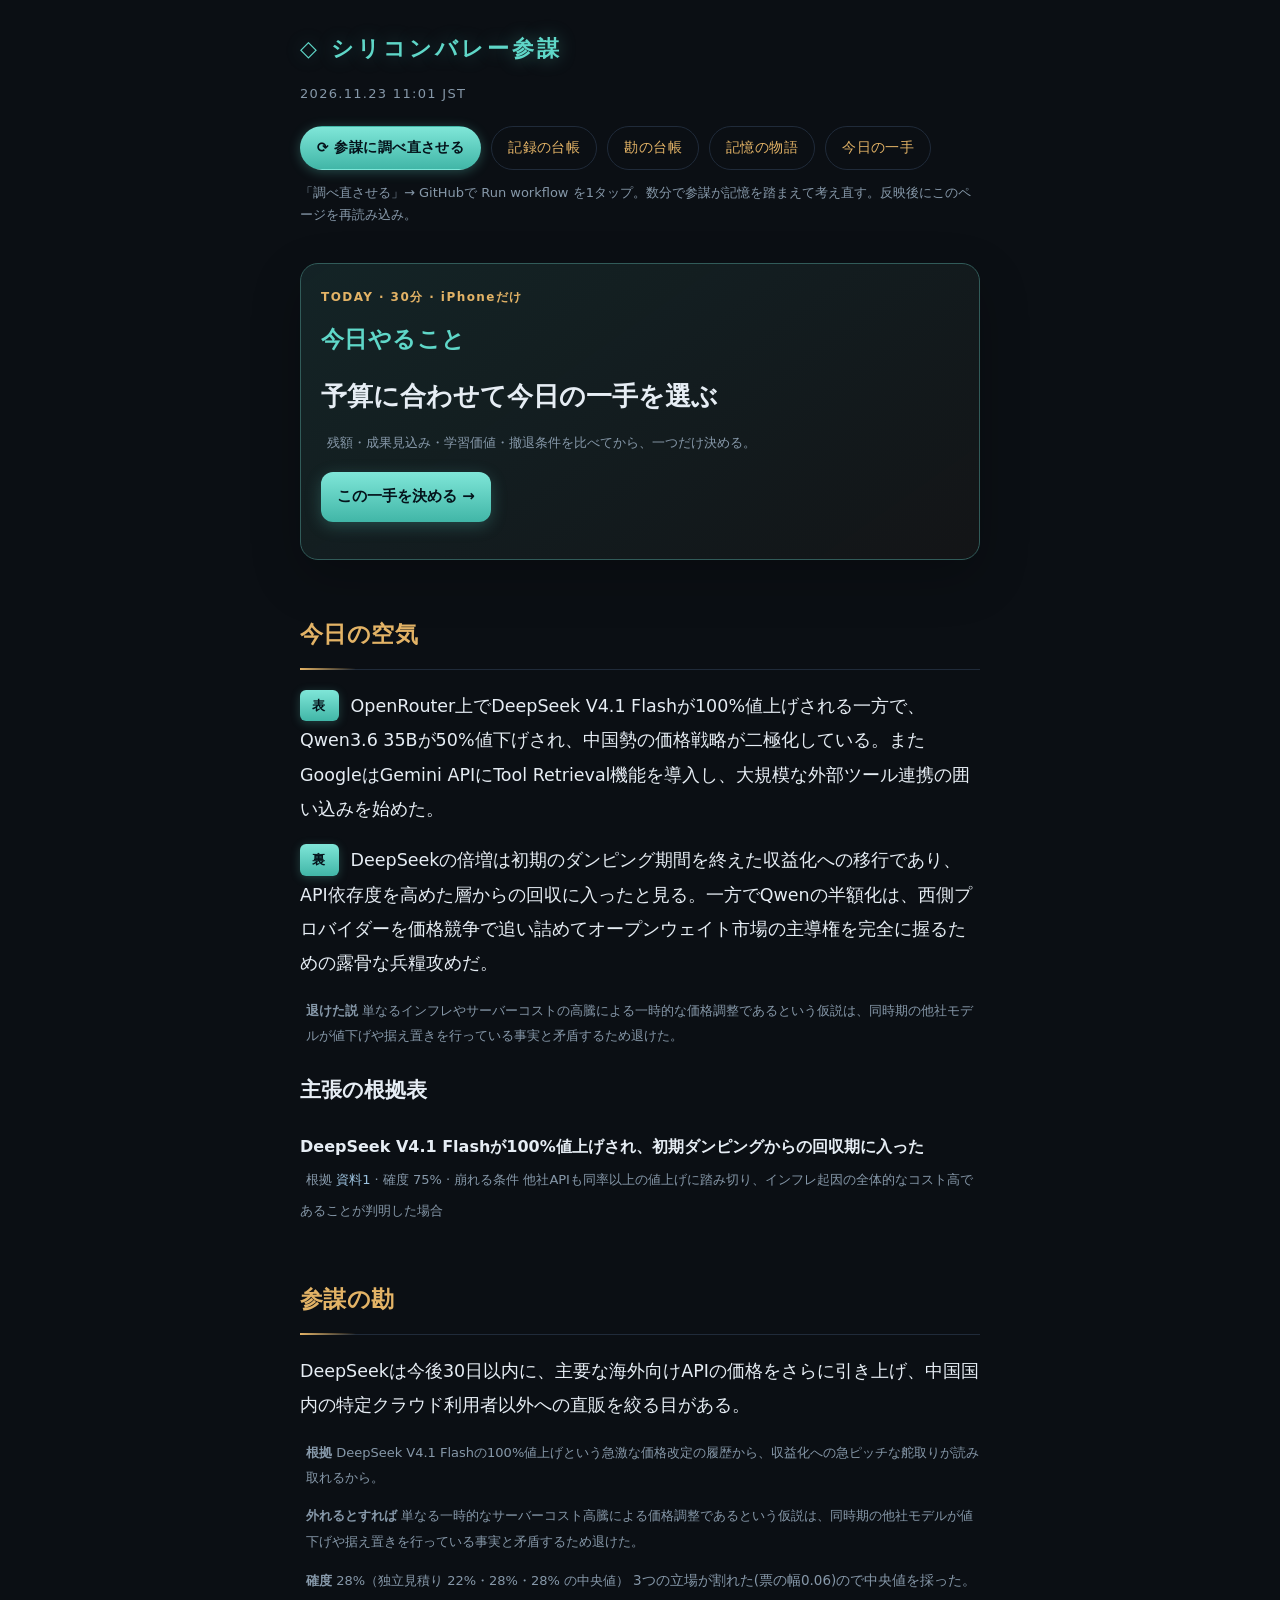
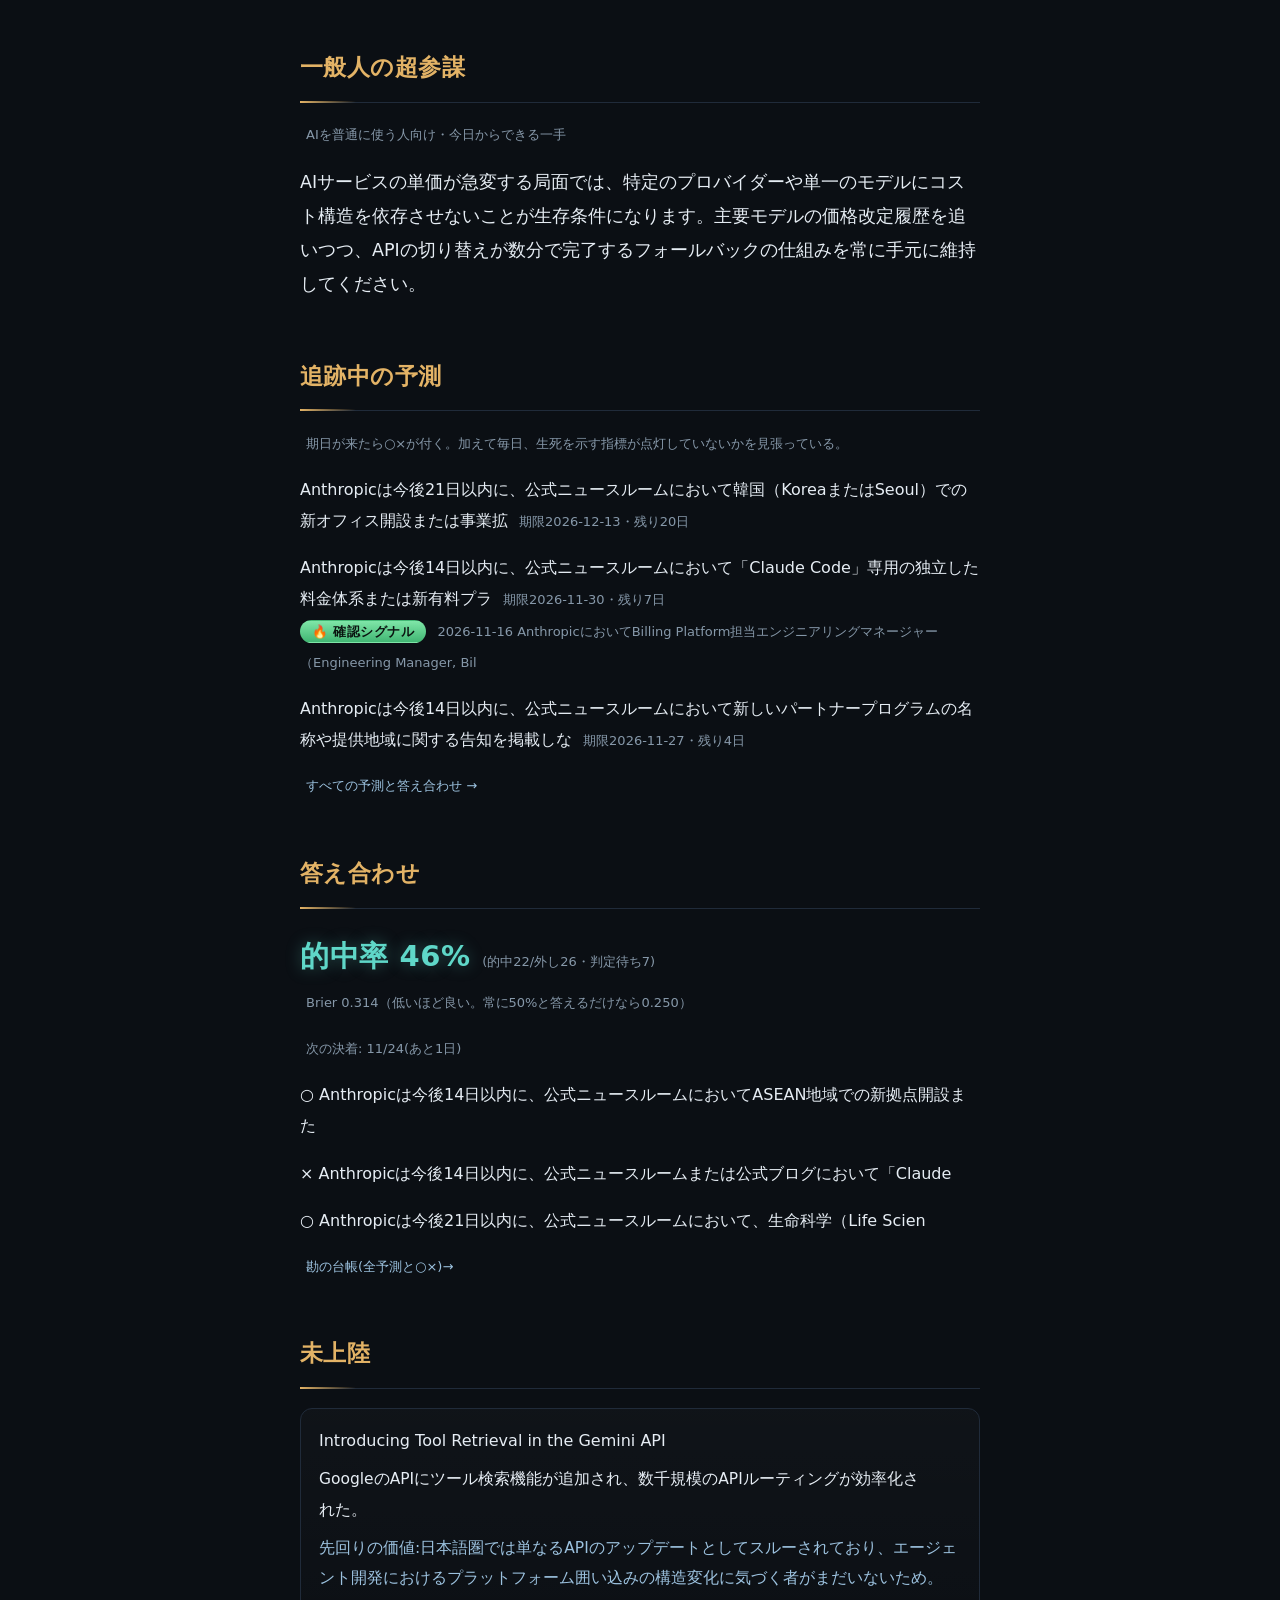
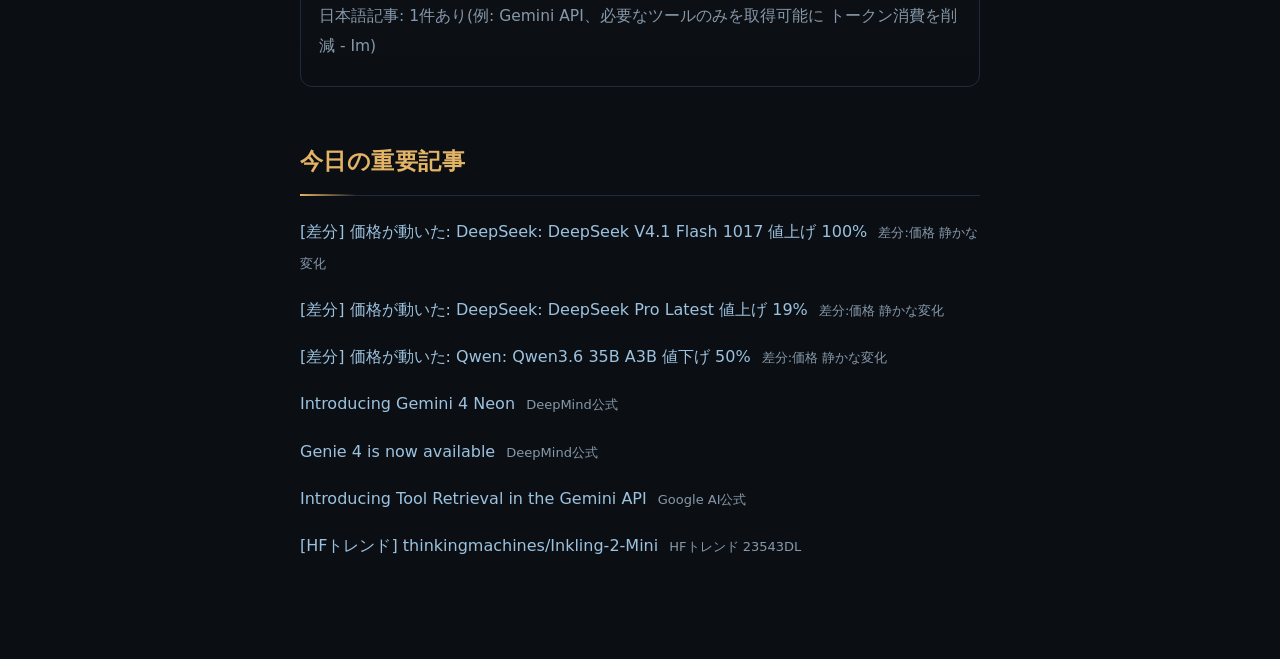
==== commit e45bae9d: "sanbo update" ====
--- a/docs/index.html
+++ b/docs/index.html
@@ -100,7 +100,7 @@
 <div class="progress" aria-hidden="true"></div>
 <main>
 <header class="hd"><h1>◇ シリコンバレー参謀</h1>
-<div class="d">2026.11.21 11:52 JST</div>
+<div class="d">2026.11.23 11:01 JST</div>
 <nav class="nav"><a class="refresh" href="https://github.com/tensaikamo/stick-koubou/actions/workflows/sanbo.yml" target="_blank" rel="noopener">⟳ 参謀に調べ直させる</a><a href="records.html">記録の台帳</a><a href="hunches.html">勘の台帳</a><a href="threads.html">記憶の物語</a><a href="ichite.html">今日の一手</a></nav>
 <div class="hint">「調べ直させる」→ GitHubで Run workflow を1タップ。数分で参謀が記憶を踏まえて考え直す。反映後にこのページを再読み込み。</div></header>
 <section class="focus reveal"><div class="focus-kicker">TODAY · 30分 · iPhoneだけ</div><h2>今日やること</h2>
@@ -108,20 +108,20 @@
 <p class="m">残額・成果見込み・学習価値・撤退条件を比べてから、一つだけ決める。</p>
 <p><a class="focus-btn" href="ichite.html">この一手を決める →</a></p></section>
 <section class="reveal"><h2>今日の空気</h2>
-<p><span class="lb">表</span>OpenRouter上のDeepSeek Pro Latestが61%という大幅な値下げを実施し、関連モデルも軒並み価格を引き下げた。同時にGoogle DeepMindはGenie 4の提供を開始し、各社が価格競争と基盤機能の拡張を急ピッチで進めている。</p>
-<p><span class="lb">裏</span>API仲介層での価格破壊を加速させ、高単価な推論API市場の顧客を自社インフラへ直に囲い込むための布石と見る。資本力のない中小プロバイダーが淘汰される一方で、個人が低コストで最先端モデルを叩く環境がさらに剥き出しになっている。</p><p class="m"><b>退けた説</b> 単なる旧モデルの在庫処分やサーバー負荷分散のための局所的な価格調整に過ぎないという仮説は、主要モデルの広範な同時値下げの傾向と矛盾するため退けた。</p><div class="evidence"><h3>主張の根拠表</h3><ul><li><b>DeepSeek Pro Latestの大幅な値下げがAPI市場全体の価格破壊を牽引している</b><br><span class="m">根拠 <a href="https://openrouter.ai/models">資料2</a> · 確度 45% · 崩れる条件 値下げが一部の期間限定キャンペーンであり、数日内に元の価格へ戻る場合</span></li></ul></div></section>
-<section class="reveal"><h2>参謀の勘</h2><p>本命ではないが、Anthropicは今後14日以内に公式ニュースルームにおいて、価格競争に対抗するための新たな従量課金体系か破格のバッチ処理プランを突発的に発表すると見る。年間数件しか起きない大手間の価格改定の頻度と直近のディープシークの下げ幅を基準にすると、追随せざるを得ない確率は五分に満たないが目がある。</p><p class="m"><b>根拠</b> DeepSeek Pro Latestが61%という記録的な値下げを突然断行したという価格差データの事実から</p><p class="m"><b>外れるとすれば</b> 競合の値下げ圧力にかかわらず、Anthropicが独自の高単価路線を維持し、価格戦への参戦を完全に拒絶する場合</p><p class="m"><b>確度</b> 4%（独立見積り 4%・8%・4% の中央値） <span class="kv">3つの立場が同じ結論に寄った(票の幅0.04)。合議で確度が上がったとは見なさない。</span></p></section>
-<section class="reveal"><h2>一般人の超参謀</h2><p class="m">AIを普通に使う人向け・今日からできる一手</p><p>AIの利用料金が下がっているニュースを見かけても、高額な月額サブスクリプションにはすぐに飛びつかないようにしろ。従量課金のAPIを直接叩く方が圧倒的に安く済む場合が多いため、まずは無料枠や使った分だけ払う方式を試せ。</p></section>
-<section class="reveal"><h2>追跡中の予測</h2><p class="m">期日が来たら○×が付く。加えて毎日、生死を示す指標が点灯していないかを見張っている。</p><ul><li>Anthropicは今後14日以内に、公式ニュースルームにおいて「Claude Code」専用の独立した料金体系または新有料プラ <span class="m">期限2026-11-30・残り9日</span><br><span class="badge b-hit">🔥 確認シグナル</span> <span class="m">2026-11-16 AnthropicにおいてBilling Platform担当エンジニアリングマネージャー（Engineering Manager, Bil</span></li><li>Anthropicは今後14日以内に、公式ニュースルームにおいて新しいパートナープログラムの名称や提供地域に関する告知を掲載しな <span class="m">期限2026-11-27・残り6日</span></li><li>Anthropicは今後14日以内に、公式ニュースルームにおいてオーストラリア市場向けの新たな現地法人設立や提携に関する独立した <span class="m">期限2026-11-24・残り3日</span></li></ul><p class="m"><a href="hunches.html">すべての予測と答え合わせ →</a></p></section>
-<section class="reveal"><h2>答え合わせ</h2><p><span class="hitrate">的中率 46%</span> <span class="m">(的中22/外し26・判定待ち6)</span><br><span class="m">Brier 0.314（低いほど良い。常に50%と答えるだけなら0.250）</span></p><p class="m">次の決着: 11/24(あと3日)</p><ul><li>○ Anthropicは今後14日以内に、公式ニュースルームにおいてASEAN地域での新拠点開設また</li><li>× Anthropicは今後14日以内に、公式ニュースルームまたは公式ブログにおいて「Claude </li><li>○ Anthropicは今後21日以内に、公式ニュースルームにおいて、生命科学（Life Scien</li></ul><p class="m"><a href="hunches.html">勘の台帳(全予測と○×)→</a></p></section>
-<section class="reveal"><h2>未上陸</h2><div class="mj"><div class="mjt">DeepSeek V4.1 Flash 1017</div><p>OpenRouter上で50%値下げされた最新モデル</p><p class="mjw">先回りの価値:日本語圏ではまだAPIコスト削減の具体的なルーティング手法として語られていないため</p><p class="m">日本語記事: 3件あり(例: 「GLM-5.3-Flash」「DeepSeek-V4.1-Flash-1017)</p></div><div class="mj"><div class="mjt">Genie 4 is now available</div><p>Google DeepMindによるインタラクティブ世界生成モデルの一般公開</p><p class="mjw">先回りの価値:シミュレーション生成を個人開発のワークフローに組み込む視点がまだ日本国内で共有されていないため</p><p class="m">日本語記事: 3件あり(例: 天気も住人も文字で書き換えられる仮想世界「Genie 4」提供開始、日本はまだ順)</p></div></section>
-<section class="reveal"><h2>今日の重要記事</h2><ul><li><a href="https://openrouter.ai/models">[差分] 価格が動いた: DeepSeek: DeepSeek V4.1 Flash 1017 値下げ 50%</a> <span class="m">差分:価格 静かな変化</span></li>
-<li><a href="https://openrouter.ai/models">[差分] 価格が動いた: DeepSeek: DeepSeek V4.1 Flash 1017 (batch) 値下げ 3%</a> <span class="m">差分:価格 静かな変化</span></li>
-<li><a href="https://openrouter.ai/models">[差分] 価格が動いた: DeepSeek: DeepSeek Pro Latest 値下げ 61%</a> <span class="m">差分:価格 静かな変化</span></li>
-<li><a href="https://openai.com/business/customer-stories/hebbia">Hebbia sees improvements in financial research with GPT-6 Astra</a> <span class="m">OpenAI公式 </span></li>
+<p><span class="lb">表</span>OpenRouter上でDeepSeek V4.1 Flashが100%値上げされる一方で、Qwen3.6 35Bが50%値下げされ、中国勢の価格戦略が二極化している。またGoogleはGemini APIにTool Retrieval機能を導入し、大規模な外部ツール連携の囲い込みを始めた。</p>
+<p><span class="lb">裏</span>DeepSeekの倍増は初期のダンピング期間を終えた収益化への移行であり、API依存度を高めた層からの回収に入ったと見る。一方でQwenの半額化は、西側プロバイダーを価格競争で追い詰めてオープンウェイト市場の主導権を完全に握るための露骨な兵糧攻めだ。</p><p class="m"><b>退けた説</b> 単なるインフレやサーバーコストの高騰による一時的な価格調整であるという仮説は、同時期の他社モデルが値下げや据え置きを行っている事実と矛盾するため退けた。</p><div class="evidence"><h3>主張の根拠表</h3><ul><li><b>DeepSeek V4.1 Flashが100%値上げされ、初期ダンピングからの回収期に入った</b><br><span class="m">根拠 <a href="https://openrouter.ai/models">資料1</a> · 確度 75% · 崩れる条件 他社APIも同率以上の値上げに踏み切り、インフレ起因の全体的なコスト高であることが判明した場合</span></li></ul></div></section>
+<section class="reveal"><h2>参謀の勘</h2><p>DeepSeekは今後30日以内に、主要な海外向けAPIの価格をさらに引き上げ、中国国内の特定クラウド利用者以外への直販を絞る目がある。</p><p class="m"><b>根拠</b> DeepSeek V4.1 Flashの100%値上げという急激な価格改定の履歴から、収益化への急ピッチな舵取りが読み取れるから。</p><p class="m"><b>外れるとすれば</b> 単なる一時的なサーバーコスト高騰による価格調整であるという仮説は、同時期の他社モデルが値下げや据え置きを行っている事実と矛盾するため退けた。</p><p class="m"><b>確度</b> 28%（独立見積り 22%・28%・28% の中央値） <span class="kv">3つの立場が割れた(票の幅0.06)ので中央値を採った。</span></p></section>
+<section class="reveal"><h2>一般人の超参謀</h2><p class="m">AIを普通に使う人向け・今日からできる一手</p><p>AIサービスの単価が急変する局面では、特定のプロバイダーや単一のモデルにコスト構造を依存させないことが生存条件になります。主要モデルの価格改定履歴を追いつつ、APIの切り替えが数分で完了するフォールバックの仕組みを常に手元に維持してください。</p></section>
+<section class="reveal"><h2>追跡中の予測</h2><p class="m">期日が来たら○×が付く。加えて毎日、生死を示す指標が点灯していないかを見張っている。</p><ul><li>Anthropicは今後21日以内に、公式ニュースルームにおいて韓国（KoreaまたはSeoul）での新オフィス開設または事業拡 <span class="m">期限2026-12-13・残り20日</span></li><li>Anthropicは今後14日以内に、公式ニュースルームにおいて「Claude Code」専用の独立した料金体系または新有料プラ <span class="m">期限2026-11-30・残り7日</span><br><span class="badge b-hit">🔥 確認シグナル</span> <span class="m">2026-11-16 AnthropicにおいてBilling Platform担当エンジニアリングマネージャー（Engineering Manager, Bil</span></li><li>Anthropicは今後14日以内に、公式ニュースルームにおいて新しいパートナープログラムの名称や提供地域に関する告知を掲載しな <span class="m">期限2026-11-27・残り4日</span></li></ul><p class="m"><a href="hunches.html">すべての予測と答え合わせ →</a></p></section>
+<section class="reveal"><h2>答え合わせ</h2><p><span class="hitrate">的中率 46%</span> <span class="m">(的中22/外し26・判定待ち7)</span><br><span class="m">Brier 0.314（低いほど良い。常に50%と答えるだけなら0.250）</span></p><p class="m">次の決着: 11/24(あと1日)</p><ul><li>○ Anthropicは今後14日以内に、公式ニュースルームにおいてASEAN地域での新拠点開設また</li><li>× Anthropicは今後14日以内に、公式ニュースルームまたは公式ブログにおいて「Claude </li><li>○ Anthropicは今後21日以内に、公式ニュースルームにおいて、生命科学（Life Scien</li></ul><p class="m"><a href="hunches.html">勘の台帳(全予測と○×)→</a></p></section>
+<section class="reveal"><h2>未上陸</h2><div class="mj"><div class="mjt">Introducing Tool Retrieval in the Gemini API</div><p>GoogleのAPIにツール検索機能が追加され、数千規模のAPIルーティングが効率化された。</p><p class="mjw">先回りの価値:日本語圏では単なるAPIのアップデートとしてスルーされており、エージェント開発におけるプラットフォーム囲い込みの構造変化に気づく者がまだいないため。</p><p class="m">日本語記事: 1件あり(例: Gemini API、必要なツールのみを取得可能に トークン消費を削減 - Im)</p></div></section>
+<section class="reveal"><h2>今日の重要記事</h2><ul><li><a href="https://openrouter.ai/models">[差分] 価格が動いた: DeepSeek: DeepSeek V4.1 Flash 1017 値上げ 100%</a> <span class="m">差分:価格 静かな変化</span></li>
+<li><a href="https://openrouter.ai/models">[差分] 価格が動いた: DeepSeek: DeepSeek Pro Latest 値上げ 19%</a> <span class="m">差分:価格 静かな変化</span></li>
+<li><a href="https://openrouter.ai/models">[差分] 価格が動いた: Qwen: Qwen3.6 35B A3B 値下げ 50%</a> <span class="m">差分:価格 静かな変化</span></li>
 <li><a href="https://deepmind.google/blog/introducing-gemini-4-neon/">Introducing Gemini 4 Neon</a> <span class="m">DeepMind公式 </span></li>
 <li><a href="https://deepmind.google/blog/genie-4-is-now-available/">Genie 4 is now available</a> <span class="m">DeepMind公式 </span></li>
-<li><a href="https://huggingface.co/blog/harness-adapters-at-scale">Introducing harness adapters: adapt your favorite model to your harness to improve performance and cost</a> <span class="m">HF公式 </span></li></ul></section>
+<li><a href="https://blog.google/innovation-and-ai/technology/developers-tools/gemini-api-tool-retrieval/">Introducing Tool Retrieval in the Gemini API</a> <span class="m">Google AI公式 </span></li>
+<li><a href="https://huggingface.co/thinkingmachines/Inkling-2-Mini">[HFトレンド] thinkingmachines/Inkling-2-Mini</a> <span class="m">HFトレンド 23543DL</span></li></ul></section>
 </main>
 <script>
 (function(){
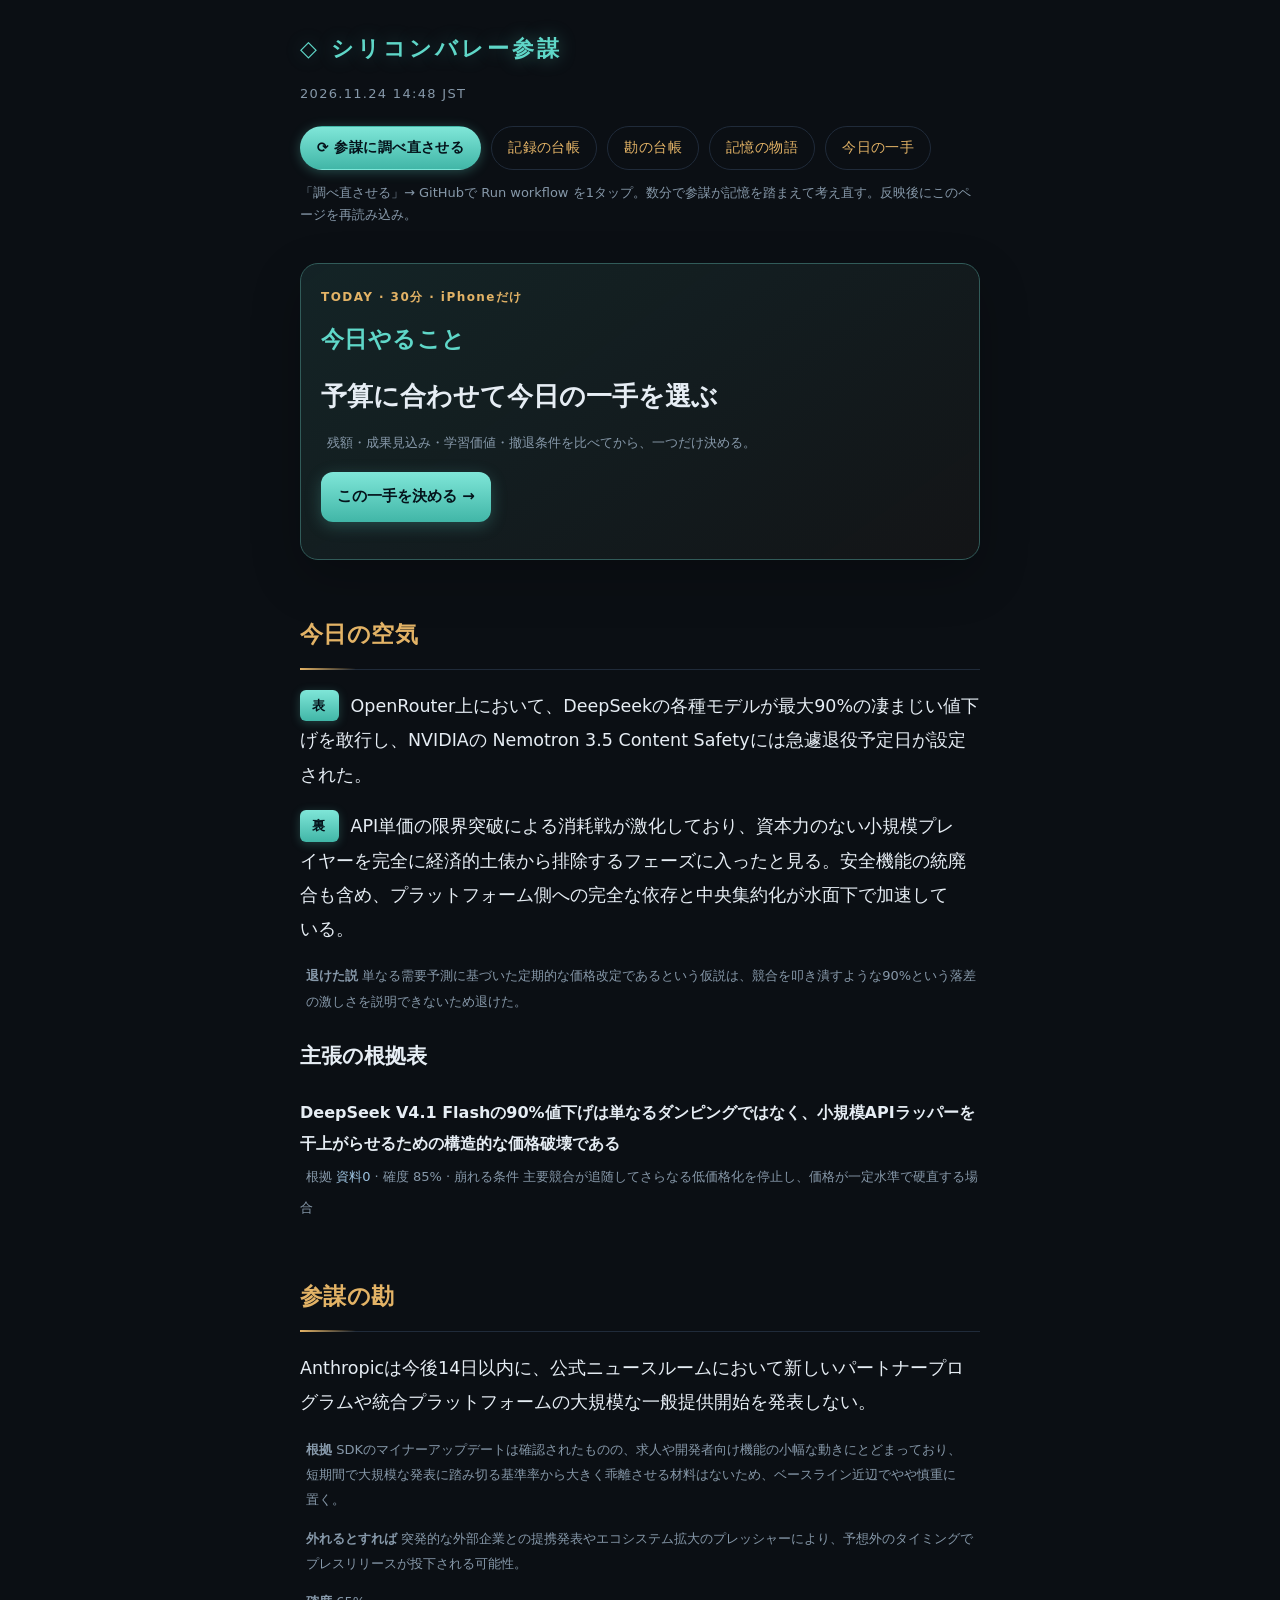
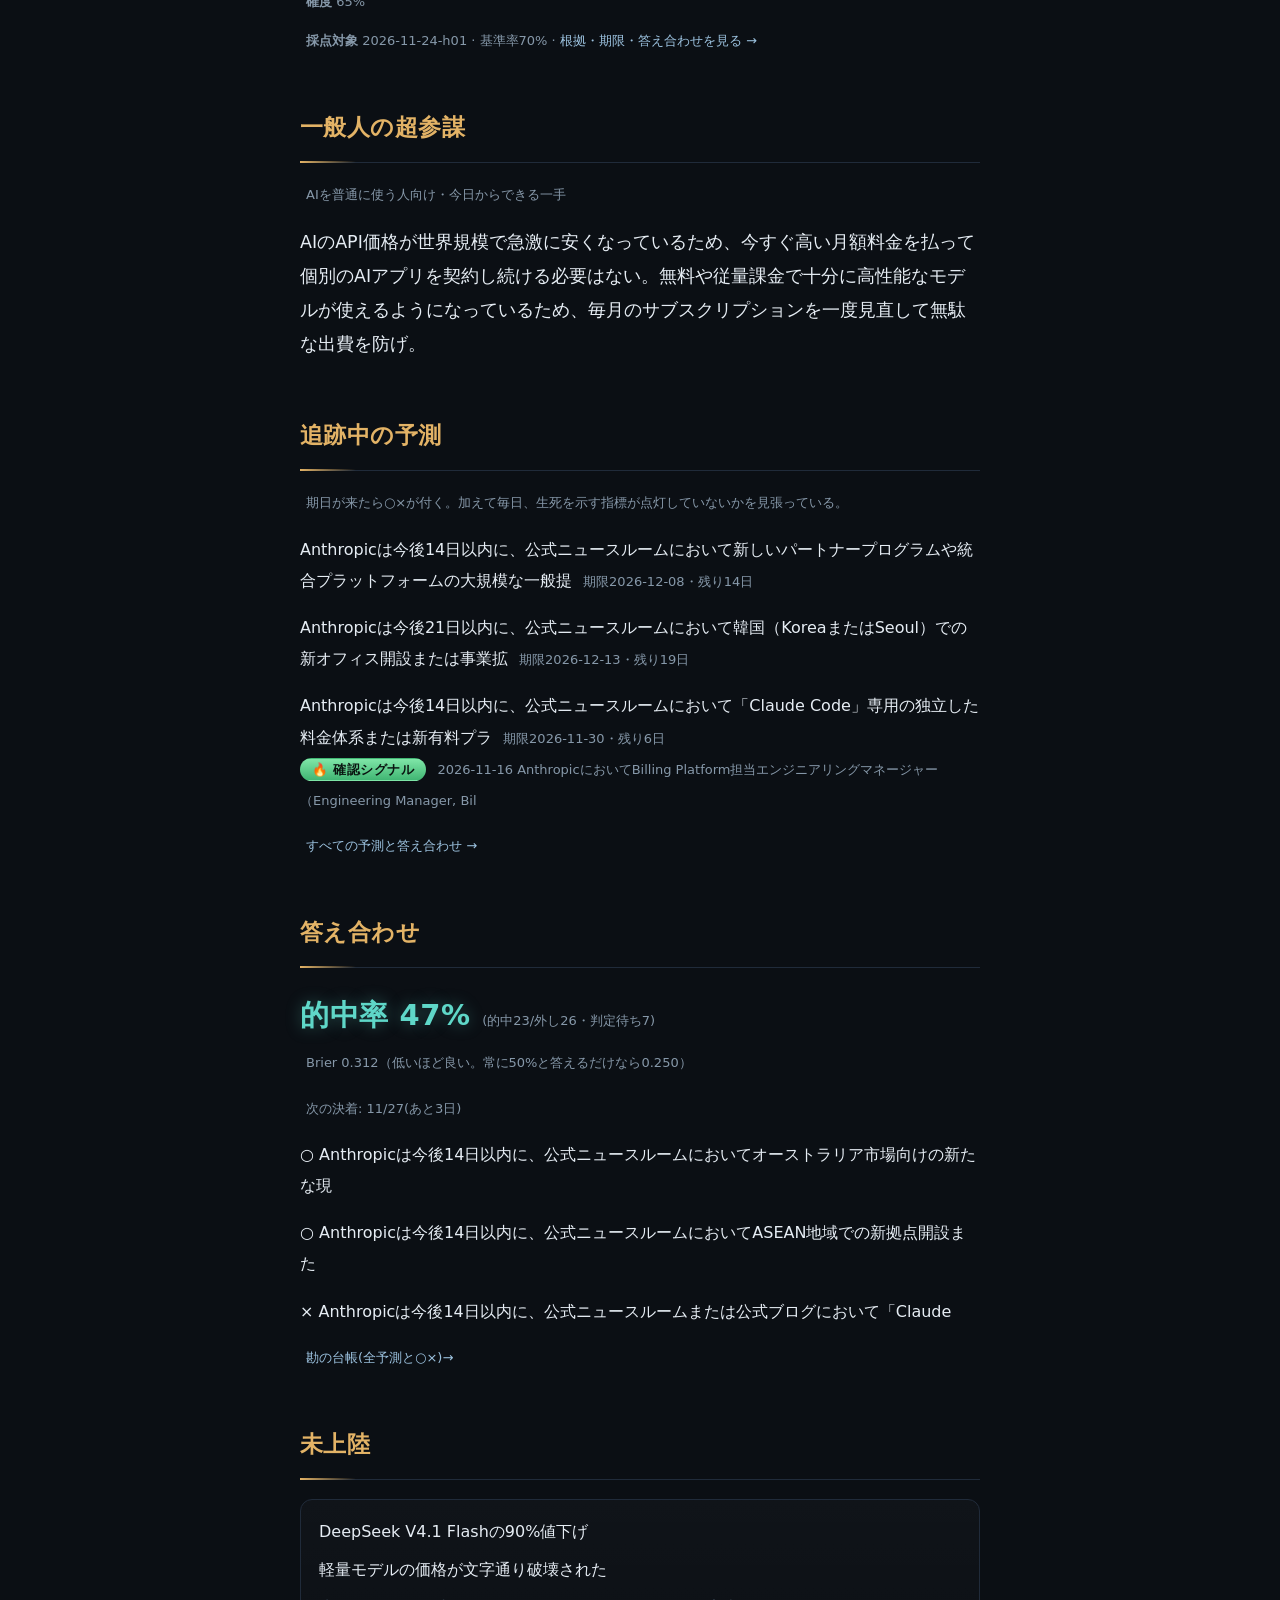
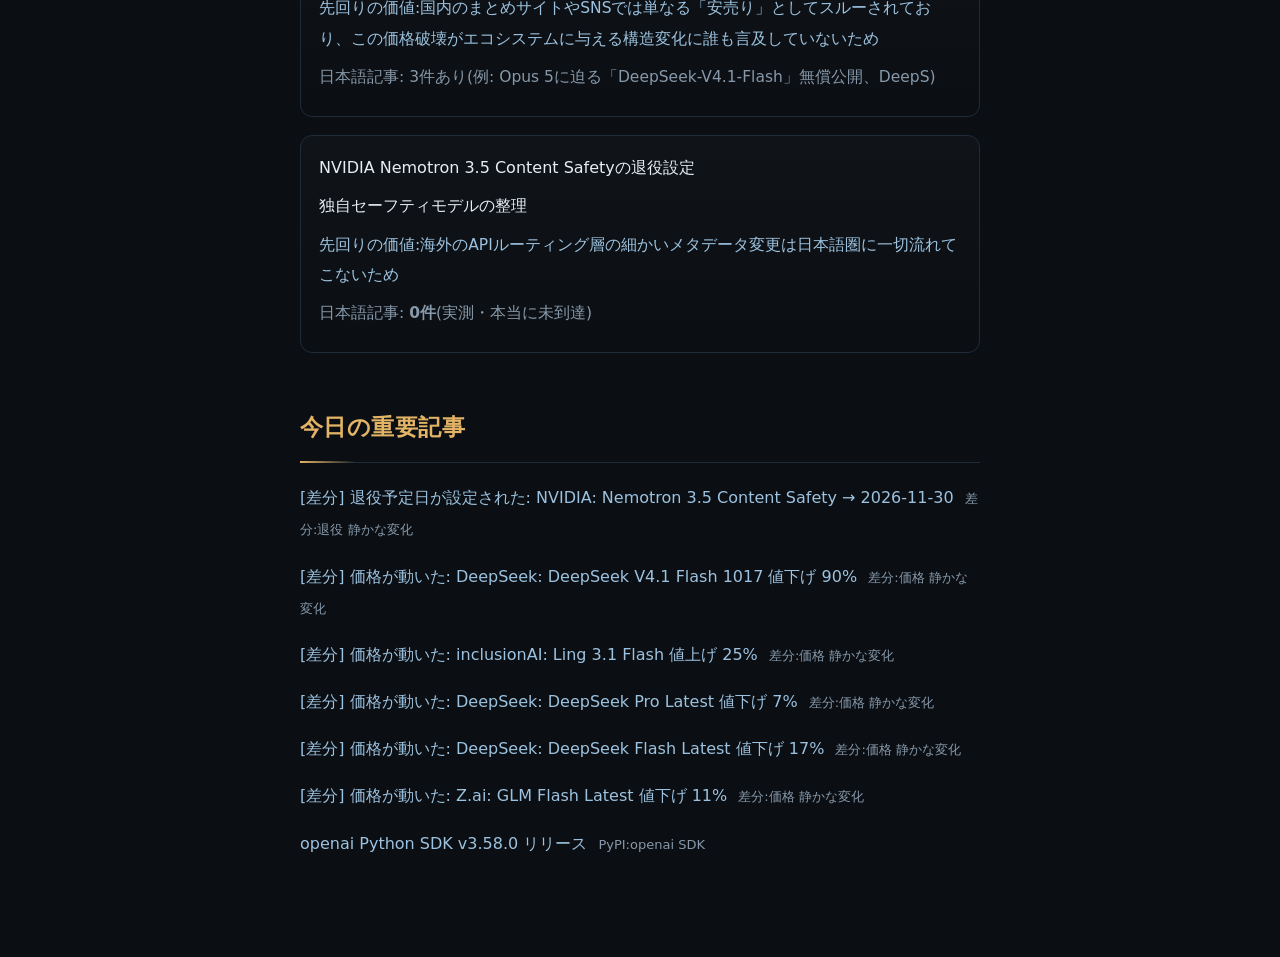
==== commit 39e409ea: "sanbo update" ====
--- a/docs/index.html
+++ b/docs/index.html
@@ -100,7 +100,7 @@
 <div class="progress" aria-hidden="true"></div>
 <main>
 <header class="hd"><h1>◇ シリコンバレー参謀</h1>
-<div class="d">2026.11.23 11:01 JST</div>
+<div class="d">2026.11.24 14:48 JST</div>
 <nav class="nav"><a class="refresh" href="https://github.com/tensaikamo/stick-koubou/actions/workflows/sanbo.yml" target="_blank" rel="noopener">⟳ 参謀に調べ直させる</a><a href="records.html">記録の台帳</a><a href="hunches.html">勘の台帳</a><a href="threads.html">記憶の物語</a><a href="ichite.html">今日の一手</a></nav>
 <div class="hint">「調べ直させる」→ GitHubで Run workflow を1タップ。数分で参謀が記憶を踏まえて考え直す。反映後にこのページを再読み込み。</div></header>
 <section class="focus reveal"><div class="focus-kicker">TODAY · 30分 · iPhoneだけ</div><h2>今日やること</h2>
@@ -108,20 +108,20 @@
 <p class="m">残額・成果見込み・学習価値・撤退条件を比べてから、一つだけ決める。</p>
 <p><a class="focus-btn" href="ichite.html">この一手を決める →</a></p></section>
 <section class="reveal"><h2>今日の空気</h2>
-<p><span class="lb">表</span>OpenRouter上でDeepSeek V4.1 Flashが100%値上げされる一方で、Qwen3.6 35Bが50%値下げされ、中国勢の価格戦略が二極化している。またGoogleはGemini APIにTool Retrieval機能を導入し、大規模な外部ツール連携の囲い込みを始めた。</p>
-<p><span class="lb">裏</span>DeepSeekの倍増は初期のダンピング期間を終えた収益化への移行であり、API依存度を高めた層からの回収に入ったと見る。一方でQwenの半額化は、西側プロバイダーを価格競争で追い詰めてオープンウェイト市場の主導権を完全に握るための露骨な兵糧攻めだ。</p><p class="m"><b>退けた説</b> 単なるインフレやサーバーコストの高騰による一時的な価格調整であるという仮説は、同時期の他社モデルが値下げや据え置きを行っている事実と矛盾するため退けた。</p><div class="evidence"><h3>主張の根拠表</h3><ul><li><b>DeepSeek V4.1 Flashが100%値上げされ、初期ダンピングからの回収期に入った</b><br><span class="m">根拠 <a href="https://openrouter.ai/models">資料1</a> · 確度 75% · 崩れる条件 他社APIも同率以上の値上げに踏み切り、インフレ起因の全体的なコスト高であることが判明した場合</span></li></ul></div></section>
-<section class="reveal"><h2>参謀の勘</h2><p>DeepSeekは今後30日以内に、主要な海外向けAPIの価格をさらに引き上げ、中国国内の特定クラウド利用者以外への直販を絞る目がある。</p><p class="m"><b>根拠</b> DeepSeek V4.1 Flashの100%値上げという急激な価格改定の履歴から、収益化への急ピッチな舵取りが読み取れるから。</p><p class="m"><b>外れるとすれば</b> 単なる一時的なサーバーコスト高騰による価格調整であるという仮説は、同時期の他社モデルが値下げや据え置きを行っている事実と矛盾するため退けた。</p><p class="m"><b>確度</b> 28%（独立見積り 22%・28%・28% の中央値） <span class="kv">3つの立場が割れた(票の幅0.06)ので中央値を採った。</span></p></section>
-<section class="reveal"><h2>一般人の超参謀</h2><p class="m">AIを普通に使う人向け・今日からできる一手</p><p>AIサービスの単価が急変する局面では、特定のプロバイダーや単一のモデルにコスト構造を依存させないことが生存条件になります。主要モデルの価格改定履歴を追いつつ、APIの切り替えが数分で完了するフォールバックの仕組みを常に手元に維持してください。</p></section>
-<section class="reveal"><h2>追跡中の予測</h2><p class="m">期日が来たら○×が付く。加えて毎日、生死を示す指標が点灯していないかを見張っている。</p><ul><li>Anthropicは今後21日以内に、公式ニュースルームにおいて韓国（KoreaまたはSeoul）での新オフィス開設または事業拡 <span class="m">期限2026-12-13・残り20日</span></li><li>Anthropicは今後14日以内に、公式ニュースルームにおいて「Claude Code」専用の独立した料金体系または新有料プラ <span class="m">期限2026-11-30・残り7日</span><br><span class="badge b-hit">🔥 確認シグナル</span> <span class="m">2026-11-16 AnthropicにおいてBilling Platform担当エンジニアリングマネージャー（Engineering Manager, Bil</span></li><li>Anthropicは今後14日以内に、公式ニュースルームにおいて新しいパートナープログラムの名称や提供地域に関する告知を掲載しな <span class="m">期限2026-11-27・残り4日</span></li></ul><p class="m"><a href="hunches.html">すべての予測と答え合わせ →</a></p></section>
-<section class="reveal"><h2>答え合わせ</h2><p><span class="hitrate">的中率 46%</span> <span class="m">(的中22/外し26・判定待ち7)</span><br><span class="m">Brier 0.314（低いほど良い。常に50%と答えるだけなら0.250）</span></p><p class="m">次の決着: 11/24(あと1日)</p><ul><li>○ Anthropicは今後14日以内に、公式ニュースルームにおいてASEAN地域での新拠点開設また</li><li>× Anthropicは今後14日以内に、公式ニュースルームまたは公式ブログにおいて「Claude </li><li>○ Anthropicは今後21日以内に、公式ニュースルームにおいて、生命科学（Life Scien</li></ul><p class="m"><a href="hunches.html">勘の台帳(全予測と○×)→</a></p></section>
-<section class="reveal"><h2>未上陸</h2><div class="mj"><div class="mjt">Introducing Tool Retrieval in the Gemini API</div><p>GoogleのAPIにツール検索機能が追加され、数千規模のAPIルーティングが効率化された。</p><p class="mjw">先回りの価値:日本語圏では単なるAPIのアップデートとしてスルーされており、エージェント開発におけるプラットフォーム囲い込みの構造変化に気づく者がまだいないため。</p><p class="m">日本語記事: 1件あり(例: Gemini API、必要なツールのみを取得可能に トークン消費を削減 - Im)</p></div></section>
-<section class="reveal"><h2>今日の重要記事</h2><ul><li><a href="https://openrouter.ai/models">[差分] 価格が動いた: DeepSeek: DeepSeek V4.1 Flash 1017 値上げ 100%</a> <span class="m">差分:価格 静かな変化</span></li>
-<li><a href="https://openrouter.ai/models">[差分] 価格が動いた: DeepSeek: DeepSeek Pro Latest 値上げ 19%</a> <span class="m">差分:価格 静かな変化</span></li>
-<li><a href="https://openrouter.ai/models">[差分] 価格が動いた: Qwen: Qwen3.6 35B A3B 値下げ 50%</a> <span class="m">差分:価格 静かな変化</span></li>
-<li><a href="https://deepmind.google/blog/introducing-gemini-4-neon/">Introducing Gemini 4 Neon</a> <span class="m">DeepMind公式 </span></li>
-<li><a href="https://deepmind.google/blog/genie-4-is-now-available/">Genie 4 is now available</a> <span class="m">DeepMind公式 </span></li>
-<li><a href="https://blog.google/innovation-and-ai/technology/developers-tools/gemini-api-tool-retrieval/">Introducing Tool Retrieval in the Gemini API</a> <span class="m">Google AI公式 </span></li>
-<li><a href="https://huggingface.co/thinkingmachines/Inkling-2-Mini">[HFトレンド] thinkingmachines/Inkling-2-Mini</a> <span class="m">HFトレンド 23543DL</span></li></ul></section>
+<p><span class="lb">表</span>OpenRouter上において、DeepSeekの各種モデルが最大90%の凄まじい値下げを敢行し、NVIDIAの Nemotron 3.5 Content Safetyには急遽退役予定日が設定された。</p>
+<p><span class="lb">裏</span>API単価の限界突破による消耗戦が激化しており、資本力のない小規模プレイヤーを完全に経済的土俵から排除するフェーズに入ったと見る。安全機能の統廃合も含め、プラットフォーム側への完全な依存と中央集約化が水面下で加速している。</p><p class="m"><b>退けた説</b> 単なる需要予測に基づいた定期的な価格改定であるという仮説は、競合を叩き潰すような90%という落差の激しさを説明できないため退けた。</p><div class="evidence"><h3>主張の根拠表</h3><ul><li><b>DeepSeek V4.1 Flashの90%値下げは単なるダンピングではなく、小規模APIラッパーを干上がらせるための構造的な価格破壊である</b><br><span class="m">根拠 <a href="https://openrouter.ai/models">資料0</a> · 確度 85% · 崩れる条件 主要競合が追随してさらなる低価格化を停止し、価格が一定水準で硬直する場合</span></li></ul></div></section>
+<section class="reveal"><h2>参謀の勘</h2><p>Anthropicは今後14日以内に、公式ニュースルームにおいて新しいパートナープログラムや統合プラットフォームの大規模な一般提供開始を発表しない。</p><p class="m"><b>根拠</b> SDKのマイナーアップデートは確認されたものの、求人や開発者向け機能の小幅な動きにとどまっており、短期間で大規模な発表に踏み切る基準率から大きく乖離させる材料はないため、ベースライン近辺でやや慎重に置く。</p><p class="m"><b>外れるとすれば</b> 突発的な外部企業との提携発表やエコシステム拡大のプレッシャーにより、予想外のタイミングでプレスリリースが投下される可能性。</p><p class="m"><b>確度</b> 65%</p><p class="m"><b>採点対象</b> 2026-11-24-h01 · 基準率70% · <a href="hunches.html">根拠・期限・答え合わせを見る →</a></p></section>
+<section class="reveal"><h2>一般人の超参謀</h2><p class="m">AIを普通に使う人向け・今日からできる一手</p><p>AIのAPI価格が世界規模で急激に安くなっているため、今すぐ高い月額料金を払って個別のAIアプリを契約し続ける必要はない。無料や従量課金で十分に高性能なモデルが使えるようになっているため、毎月のサブスクリプションを一度見直して無駄な出費を防げ。</p></section>
+<section class="reveal"><h2>追跡中の予測</h2><p class="m">期日が来たら○×が付く。加えて毎日、生死を示す指標が点灯していないかを見張っている。</p><ul><li>Anthropicは今後14日以内に、公式ニュースルームにおいて新しいパートナープログラムや統合プラットフォームの大規模な一般提 <span class="m">期限2026-12-08・残り14日</span></li><li>Anthropicは今後21日以内に、公式ニュースルームにおいて韓国（KoreaまたはSeoul）での新オフィス開設または事業拡 <span class="m">期限2026-12-13・残り19日</span></li><li>Anthropicは今後14日以内に、公式ニュースルームにおいて「Claude Code」専用の独立した料金体系または新有料プラ <span class="m">期限2026-11-30・残り6日</span><br><span class="badge b-hit">🔥 確認シグナル</span> <span class="m">2026-11-16 AnthropicにおいてBilling Platform担当エンジニアリングマネージャー（Engineering Manager, Bil</span></li></ul><p class="m"><a href="hunches.html">すべての予測と答え合わせ →</a></p></section>
+<section class="reveal"><h2>答え合わせ</h2><p><span class="hitrate">的中率 47%</span> <span class="m">(的中23/外し26・判定待ち7)</span><br><span class="m">Brier 0.312（低いほど良い。常に50%と答えるだけなら0.250）</span></p><p class="m">次の決着: 11/27(あと3日)</p><ul><li>○ Anthropicは今後14日以内に、公式ニュースルームにおいてオーストラリア市場向けの新たな現</li><li>○ Anthropicは今後14日以内に、公式ニュースルームにおいてASEAN地域での新拠点開設また</li><li>× Anthropicは今後14日以内に、公式ニュースルームまたは公式ブログにおいて「Claude </li></ul><p class="m"><a href="hunches.html">勘の台帳(全予測と○×)→</a></p></section>
+<section class="reveal"><h2>未上陸</h2><div class="mj"><div class="mjt">DeepSeek V4.1 Flashの90%値下げ</div><p>軽量モデルの価格が文字通り破壊された</p><p class="mjw">先回りの価値:国内のまとめサイトやSNSでは単なる「安売り」としてスルーされており、この価格破壊がエコシステムに与える構造変化に誰も言及していないため</p><p class="m">日本語記事: 3件あり(例: Opus 5に迫る「DeepSeek-V4.1-Flash」無償公開、DeepS)</p></div><div class="mj"><div class="mjt">NVIDIA Nemotron 3.5 Content Safetyの退役設定</div><p>独自セーフティモデルの整理</p><p class="mjw">先回りの価値:海外のAPIルーティング層の細かいメタデータ変更は日本語圏に一切流れてこないため</p><p class="m">日本語記事: <b>0件</b>(実測・本当に未到達)</p></div></section>
+<section class="reveal"><h2>今日の重要記事</h2><ul><li><a href="https://openrouter.ai/models">[差分] 退役予定日が設定された: NVIDIA: Nemotron 3.5 Content Safety → 2026-11-30</a> <span class="m">差分:退役 静かな変化</span></li>
+<li><a href="https://openrouter.ai/models">[差分] 価格が動いた: DeepSeek: DeepSeek V4.1 Flash 1017 値下げ 90%</a> <span class="m">差分:価格 静かな変化</span></li>
+<li><a href="https://openrouter.ai/models">[差分] 価格が動いた: inclusionAI: Ling 3.1 Flash 値上げ 25%</a> <span class="m">差分:価格 静かな変化</span></li>
+<li><a href="https://openrouter.ai/models">[差分] 価格が動いた: DeepSeek: DeepSeek Pro Latest 値下げ 7%</a> <span class="m">差分:価格 静かな変化</span></li>
+<li><a href="https://openrouter.ai/models">[差分] 価格が動いた: DeepSeek: DeepSeek Flash Latest 値下げ 17%</a> <span class="m">差分:価格 静かな変化</span></li>
+<li><a href="https://openrouter.ai/models">[差分] 価格が動いた: Z.ai: GLM Flash Latest 値下げ 11%</a> <span class="m">差分:価格 静かな変化</span></li>
+<li><a href="https://pypi.org/project/openai/3.58.0/">openai Python SDK v3.58.0 リリース</a> <span class="m">PyPI:openai SDK</span></li></ul></section>
 </main>
 <script>
 (function(){
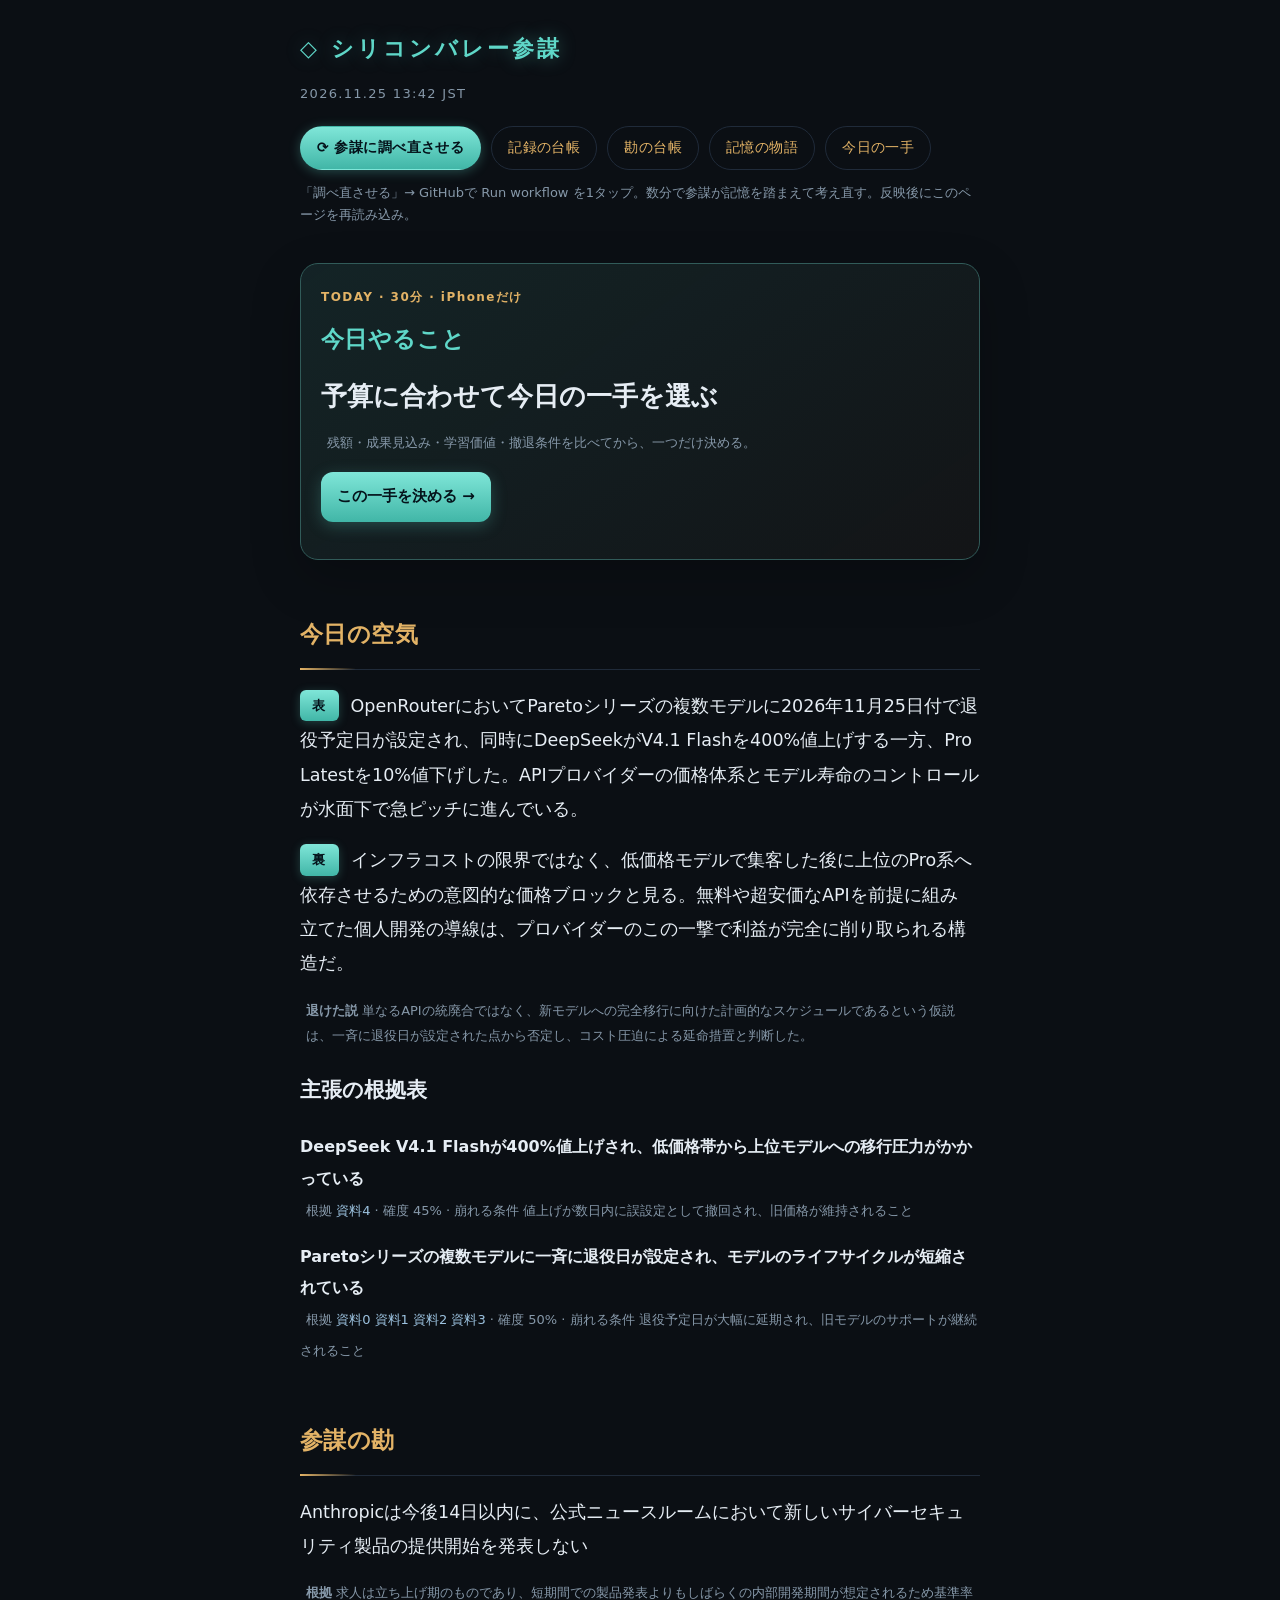
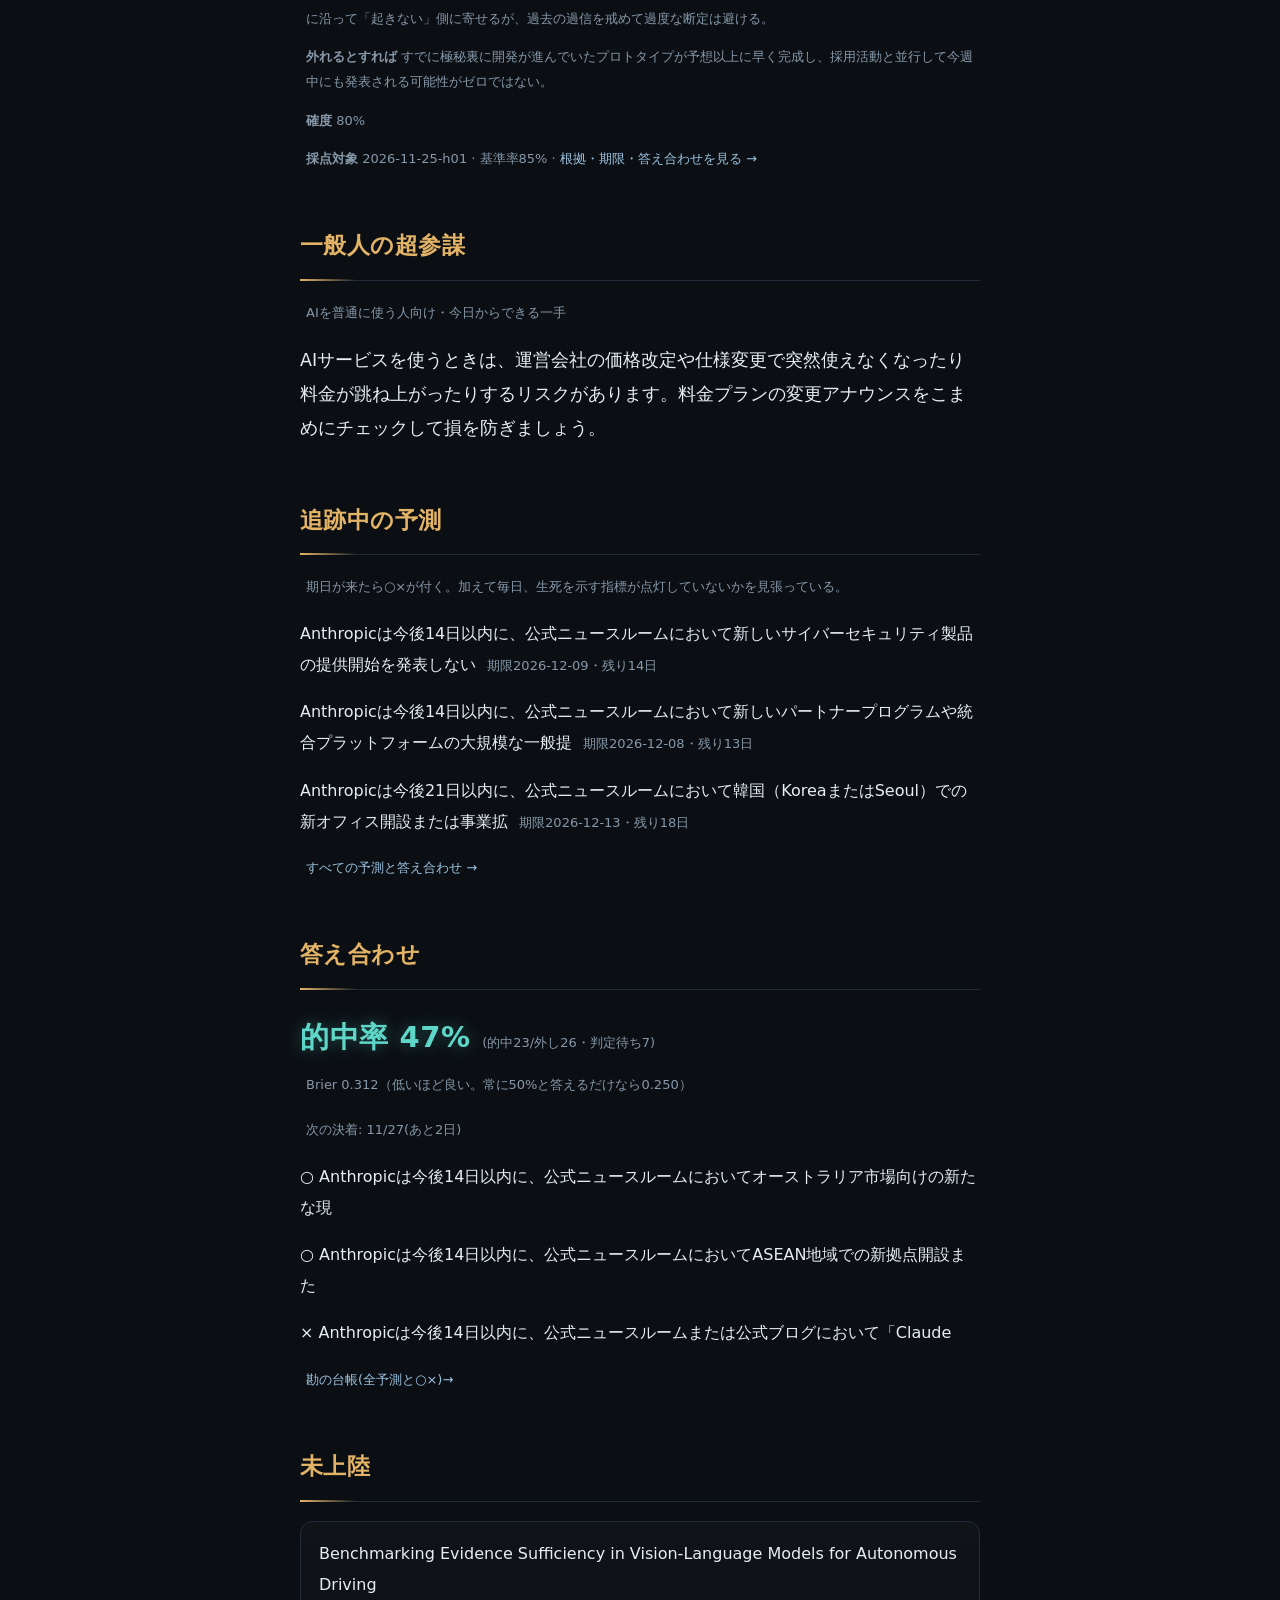
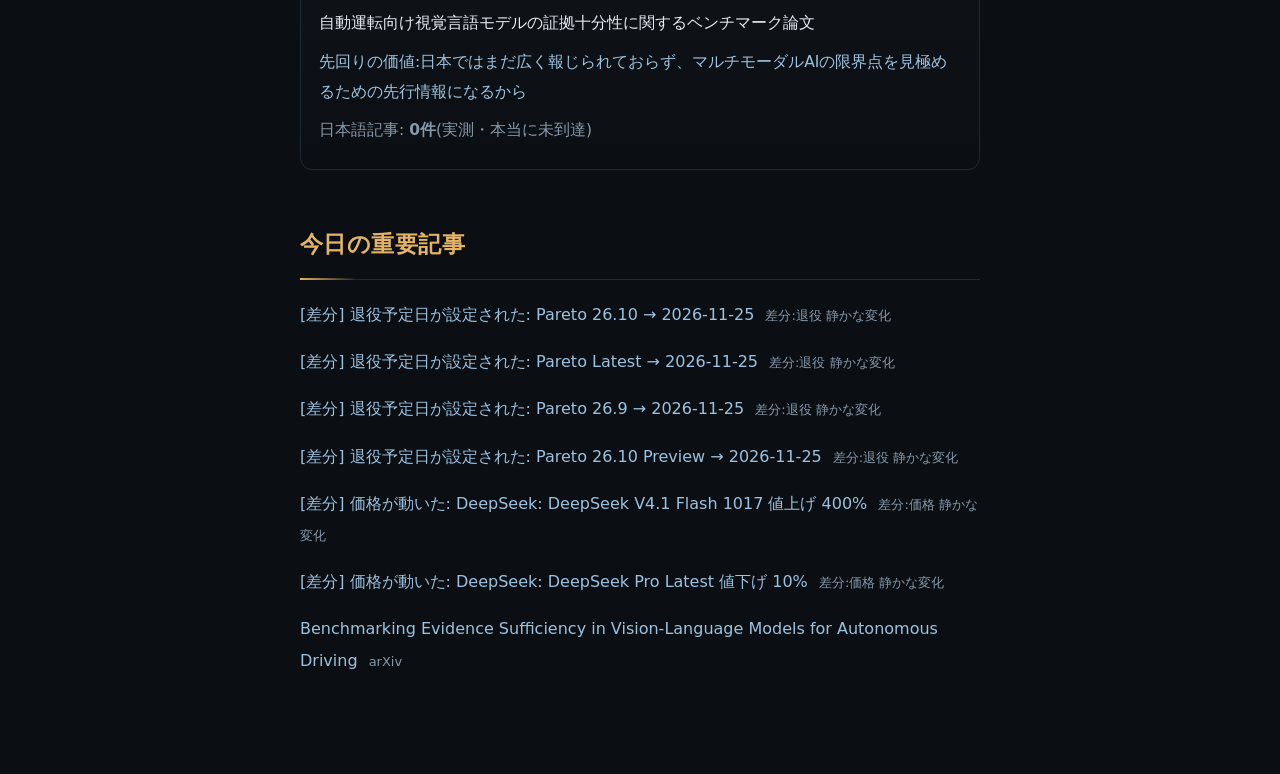
==== commit d346dc83: "sanbo update" ====
--- a/docs/index.html
+++ b/docs/index.html
@@ -100,7 +100,7 @@
 <div class="progress" aria-hidden="true"></div>
 <main>
 <header class="hd"><h1>◇ シリコンバレー参謀</h1>
-<div class="d">2026.11.24 14:48 JST</div>
+<div class="d">2026.11.25 13:42 JST</div>
 <nav class="nav"><a class="refresh" href="https://github.com/tensaikamo/stick-koubou/actions/workflows/sanbo.yml" target="_blank" rel="noopener">⟳ 参謀に調べ直させる</a><a href="records.html">記録の台帳</a><a href="hunches.html">勘の台帳</a><a href="threads.html">記憶の物語</a><a href="ichite.html">今日の一手</a></nav>
 <div class="hint">「調べ直させる」→ GitHubで Run workflow を1タップ。数分で参謀が記憶を踏まえて考え直す。反映後にこのページを再読み込み。</div></header>
 <section class="focus reveal"><div class="focus-kicker">TODAY · 30分 · iPhoneだけ</div><h2>今日やること</h2>
@@ -108,20 +108,20 @@
 <p class="m">残額・成果見込み・学習価値・撤退条件を比べてから、一つだけ決める。</p>
 <p><a class="focus-btn" href="ichite.html">この一手を決める →</a></p></section>
 <section class="reveal"><h2>今日の空気</h2>
-<p><span class="lb">表</span>OpenRouter上において、DeepSeekの各種モデルが最大90%の凄まじい値下げを敢行し、NVIDIAの Nemotron 3.5 Content Safetyには急遽退役予定日が設定された。</p>
-<p><span class="lb">裏</span>API単価の限界突破による消耗戦が激化しており、資本力のない小規模プレイヤーを完全に経済的土俵から排除するフェーズに入ったと見る。安全機能の統廃合も含め、プラットフォーム側への完全な依存と中央集約化が水面下で加速している。</p><p class="m"><b>退けた説</b> 単なる需要予測に基づいた定期的な価格改定であるという仮説は、競合を叩き潰すような90%という落差の激しさを説明できないため退けた。</p><div class="evidence"><h3>主張の根拠表</h3><ul><li><b>DeepSeek V4.1 Flashの90%値下げは単なるダンピングではなく、小規模APIラッパーを干上がらせるための構造的な価格破壊である</b><br><span class="m">根拠 <a href="https://openrouter.ai/models">資料0</a> · 確度 85% · 崩れる条件 主要競合が追随してさらなる低価格化を停止し、価格が一定水準で硬直する場合</span></li></ul></div></section>
-<section class="reveal"><h2>参謀の勘</h2><p>Anthropicは今後14日以内に、公式ニュースルームにおいて新しいパートナープログラムや統合プラットフォームの大規模な一般提供開始を発表しない。</p><p class="m"><b>根拠</b> SDKのマイナーアップデートは確認されたものの、求人や開発者向け機能の小幅な動きにとどまっており、短期間で大規模な発表に踏み切る基準率から大きく乖離させる材料はないため、ベースライン近辺でやや慎重に置く。</p><p class="m"><b>外れるとすれば</b> 突発的な外部企業との提携発表やエコシステム拡大のプレッシャーにより、予想外のタイミングでプレスリリースが投下される可能性。</p><p class="m"><b>確度</b> 65%</p><p class="m"><b>採点対象</b> 2026-11-24-h01 · 基準率70% · <a href="hunches.html">根拠・期限・答え合わせを見る →</a></p></section>
-<section class="reveal"><h2>一般人の超参謀</h2><p class="m">AIを普通に使う人向け・今日からできる一手</p><p>AIのAPI価格が世界規模で急激に安くなっているため、今すぐ高い月額料金を払って個別のAIアプリを契約し続ける必要はない。無料や従量課金で十分に高性能なモデルが使えるようになっているため、毎月のサブスクリプションを一度見直して無駄な出費を防げ。</p></section>
-<section class="reveal"><h2>追跡中の予測</h2><p class="m">期日が来たら○×が付く。加えて毎日、生死を示す指標が点灯していないかを見張っている。</p><ul><li>Anthropicは今後14日以内に、公式ニュースルームにおいて新しいパートナープログラムや統合プラットフォームの大規模な一般提 <span class="m">期限2026-12-08・残り14日</span></li><li>Anthropicは今後21日以内に、公式ニュースルームにおいて韓国（KoreaまたはSeoul）での新オフィス開設または事業拡 <span class="m">期限2026-12-13・残り19日</span></li><li>Anthropicは今後14日以内に、公式ニュースルームにおいて「Claude Code」専用の独立した料金体系または新有料プラ <span class="m">期限2026-11-30・残り6日</span><br><span class="badge b-hit">🔥 確認シグナル</span> <span class="m">2026-11-16 AnthropicにおいてBilling Platform担当エンジニアリングマネージャー（Engineering Manager, Bil</span></li></ul><p class="m"><a href="hunches.html">すべての予測と答え合わせ →</a></p></section>
-<section class="reveal"><h2>答え合わせ</h2><p><span class="hitrate">的中率 47%</span> <span class="m">(的中23/外し26・判定待ち7)</span><br><span class="m">Brier 0.312（低いほど良い。常に50%と答えるだけなら0.250）</span></p><p class="m">次の決着: 11/27(あと3日)</p><ul><li>○ Anthropicは今後14日以内に、公式ニュースルームにおいてオーストラリア市場向けの新たな現</li><li>○ Anthropicは今後14日以内に、公式ニュースルームにおいてASEAN地域での新拠点開設また</li><li>× Anthropicは今後14日以内に、公式ニュースルームまたは公式ブログにおいて「Claude </li></ul><p class="m"><a href="hunches.html">勘の台帳(全予測と○×)→</a></p></section>
-<section class="reveal"><h2>未上陸</h2><div class="mj"><div class="mjt">DeepSeek V4.1 Flashの90%値下げ</div><p>軽量モデルの価格が文字通り破壊された</p><p class="mjw">先回りの価値:国内のまとめサイトやSNSでは単なる「安売り」としてスルーされており、この価格破壊がエコシステムに与える構造変化に誰も言及していないため</p><p class="m">日本語記事: 3件あり(例: Opus 5に迫る「DeepSeek-V4.1-Flash」無償公開、DeepS)</p></div><div class="mj"><div class="mjt">NVIDIA Nemotron 3.5 Content Safetyの退役設定</div><p>独自セーフティモデルの整理</p><p class="mjw">先回りの価値:海外のAPIルーティング層の細かいメタデータ変更は日本語圏に一切流れてこないため</p><p class="m">日本語記事: <b>0件</b>(実測・本当に未到達)</p></div></section>
-<section class="reveal"><h2>今日の重要記事</h2><ul><li><a href="https://openrouter.ai/models">[差分] 退役予定日が設定された: NVIDIA: Nemotron 3.5 Content Safety → 2026-11-30</a> <span class="m">差分:退役 静かな変化</span></li>
-<li><a href="https://openrouter.ai/models">[差分] 価格が動いた: DeepSeek: DeepSeek V4.1 Flash 1017 値下げ 90%</a> <span class="m">差分:価格 静かな変化</span></li>
-<li><a href="https://openrouter.ai/models">[差分] 価格が動いた: inclusionAI: Ling 3.1 Flash 値上げ 25%</a> <span class="m">差分:価格 静かな変化</span></li>
-<li><a href="https://openrouter.ai/models">[差分] 価格が動いた: DeepSeek: DeepSeek Pro Latest 値下げ 7%</a> <span class="m">差分:価格 静かな変化</span></li>
-<li><a href="https://openrouter.ai/models">[差分] 価格が動いた: DeepSeek: DeepSeek Flash Latest 値下げ 17%</a> <span class="m">差分:価格 静かな変化</span></li>
-<li><a href="https://openrouter.ai/models">[差分] 価格が動いた: Z.ai: GLM Flash Latest 値下げ 11%</a> <span class="m">差分:価格 静かな変化</span></li>
-<li><a href="https://pypi.org/project/openai/3.58.0/">openai Python SDK v3.58.0 リリース</a> <span class="m">PyPI:openai SDK</span></li></ul></section>
+<p><span class="lb">表</span>OpenRouterにおいてParetoシリーズの複数モデルに2026年11月25日付で退役予定日が設定され、同時にDeepSeekがV4.1 Flashを400%値上げする一方、Pro Latestを10%値下げした。APIプロバイダーの価格体系とモデル寿命のコントロールが水面下で急ピッチに進んでいる。</p>
+<p><span class="lb">裏</span>インフラコストの限界ではなく、低価格モデルで集客した後に上位のPro系へ依存させるための意図的な価格ブロックと見る。無料や超安価なAPIを前提に組み立てた個人開発の導線は、プロバイダーのこの一撃で利益が完全に削り取られる構造だ。</p><p class="m"><b>退けた説</b> 単なるAPIの統廃合ではなく、新モデルへの完全移行に向けた計画的なスケジュールであるという仮説は、一斉に退役日が設定された点から否定し、コスト圧迫による延命措置と判断した。</p><div class="evidence"><h3>主張の根拠表</h3><ul><li><b>DeepSeek V4.1 Flashが400%値上げされ、低価格帯から上位モデルへの移行圧力がかかっている</b><br><span class="m">根拠 <a href="https://openrouter.ai/models">資料4</a> · 確度 45% · 崩れる条件 値上げが数日内に誤設定として撤回され、旧価格が維持されること</span></li><li><b>Paretoシリーズの複数モデルに一斉に退役日が設定され、モデルのライフサイクルが短縮されている</b><br><span class="m">根拠 <a href="https://openrouter.ai/models">資料0</a> <a href="https://openrouter.ai/models">資料1</a> <a href="https://openrouter.ai/models">資料2</a> <a href="https://openrouter.ai/models">資料3</a> · 確度 50% · 崩れる条件 退役予定日が大幅に延期され、旧モデルのサポートが継続されること</span></li></ul></div></section>
+<section class="reveal"><h2>参謀の勘</h2><p>Anthropicは今後14日以内に、公式ニュースルームにおいて新しいサイバーセキュリティ製品の提供開始を発表しない</p><p class="m"><b>根拠</b> 求人は立ち上げ期のものであり、短期間での製品発表よりもしばらくの内部開発期間が想定されるため基準率に沿って「起きない」側に寄せるが、過去の過信を戒めて過度な断定は避ける。</p><p class="m"><b>外れるとすれば</b> すでに極秘裏に開発が進んでいたプロトタイプが予想以上に早く完成し、採用活動と並行して今週中にも発表される可能性がゼロではない。</p><p class="m"><b>確度</b> 80%</p><p class="m"><b>採点対象</b> 2026-11-25-h01 · 基準率85% · <a href="hunches.html">根拠・期限・答え合わせを見る →</a></p></section>
+<section class="reveal"><h2>一般人の超参謀</h2><p class="m">AIを普通に使う人向け・今日からできる一手</p><p>AIサービスを使うときは、運営会社の価格改定や仕様変更で突然使えなくなったり料金が跳ね上がったりするリスクがあります。料金プランの変更アナウンスをこまめにチェックして損を防ぎましょう。</p></section>
+<section class="reveal"><h2>追跡中の予測</h2><p class="m">期日が来たら○×が付く。加えて毎日、生死を示す指標が点灯していないかを見張っている。</p><ul><li>Anthropicは今後14日以内に、公式ニュースルームにおいて新しいサイバーセキュリティ製品の提供開始を発表しない <span class="m">期限2026-12-09・残り14日</span></li><li>Anthropicは今後14日以内に、公式ニュースルームにおいて新しいパートナープログラムや統合プラットフォームの大規模な一般提 <span class="m">期限2026-12-08・残り13日</span></li><li>Anthropicは今後21日以内に、公式ニュースルームにおいて韓国（KoreaまたはSeoul）での新オフィス開設または事業拡 <span class="m">期限2026-12-13・残り18日</span></li></ul><p class="m"><a href="hunches.html">すべての予測と答え合わせ →</a></p></section>
+<section class="reveal"><h2>答え合わせ</h2><p><span class="hitrate">的中率 47%</span> <span class="m">(的中23/外し26・判定待ち7)</span><br><span class="m">Brier 0.312（低いほど良い。常に50%と答えるだけなら0.250）</span></p><p class="m">次の決着: 11/27(あと2日)</p><ul><li>○ Anthropicは今後14日以内に、公式ニュースルームにおいてオーストラリア市場向けの新たな現</li><li>○ Anthropicは今後14日以内に、公式ニュースルームにおいてASEAN地域での新拠点開設また</li><li>× Anthropicは今後14日以内に、公式ニュースルームまたは公式ブログにおいて「Claude </li></ul><p class="m"><a href="hunches.html">勘の台帳(全予測と○×)→</a></p></section>
+<section class="reveal"><h2>未上陸</h2><div class="mj"><div class="mjt">Benchmarking Evidence Sufficiency in Vision-Language Models for Autonomous Driving</div><p>自動運転向け視覚言語モデルの証拠十分性に関するベンチマーク論文</p><p class="mjw">先回りの価値:日本ではまだ広く報じられておらず、マルチモーダルAIの限界点を見極めるための先行情報になるから</p><p class="m">日本語記事: <b>0件</b>(実測・本当に未到達)</p></div></section>
+<section class="reveal"><h2>今日の重要記事</h2><ul><li><a href="https://openrouter.ai/models">[差分] 退役予定日が設定された: Pareto 26.10 → 2026-11-25</a> <span class="m">差分:退役 静かな変化</span></li>
+<li><a href="https://openrouter.ai/models">[差分] 退役予定日が設定された: Pareto Latest → 2026-11-25</a> <span class="m">差分:退役 静かな変化</span></li>
+<li><a href="https://openrouter.ai/models">[差分] 退役予定日が設定された: Pareto 26.9 → 2026-11-25</a> <span class="m">差分:退役 静かな変化</span></li>
+<li><a href="https://openrouter.ai/models">[差分] 退役予定日が設定された: Pareto 26.10 Preview → 2026-11-25</a> <span class="m">差分:退役 静かな変化</span></li>
+<li><a href="https://openrouter.ai/models">[差分] 価格が動いた: DeepSeek: DeepSeek V4.1 Flash 1017 値上げ 400%</a> <span class="m">差分:価格 静かな変化</span></li>
+<li><a href="https://openrouter.ai/models">[差分] 価格が動いた: DeepSeek: DeepSeek Pro Latest 値下げ 10%</a> <span class="m">差分:価格 静かな変化</span></li>
+<li><a href="https://arxiv.org/abs/2611.32964v1">Benchmarking Evidence Sufficiency in Vision-Language Models for Autonomous Driving</a> <span class="m">arXiv </span></li></ul></section>
 </main>
 <script>
 (function(){
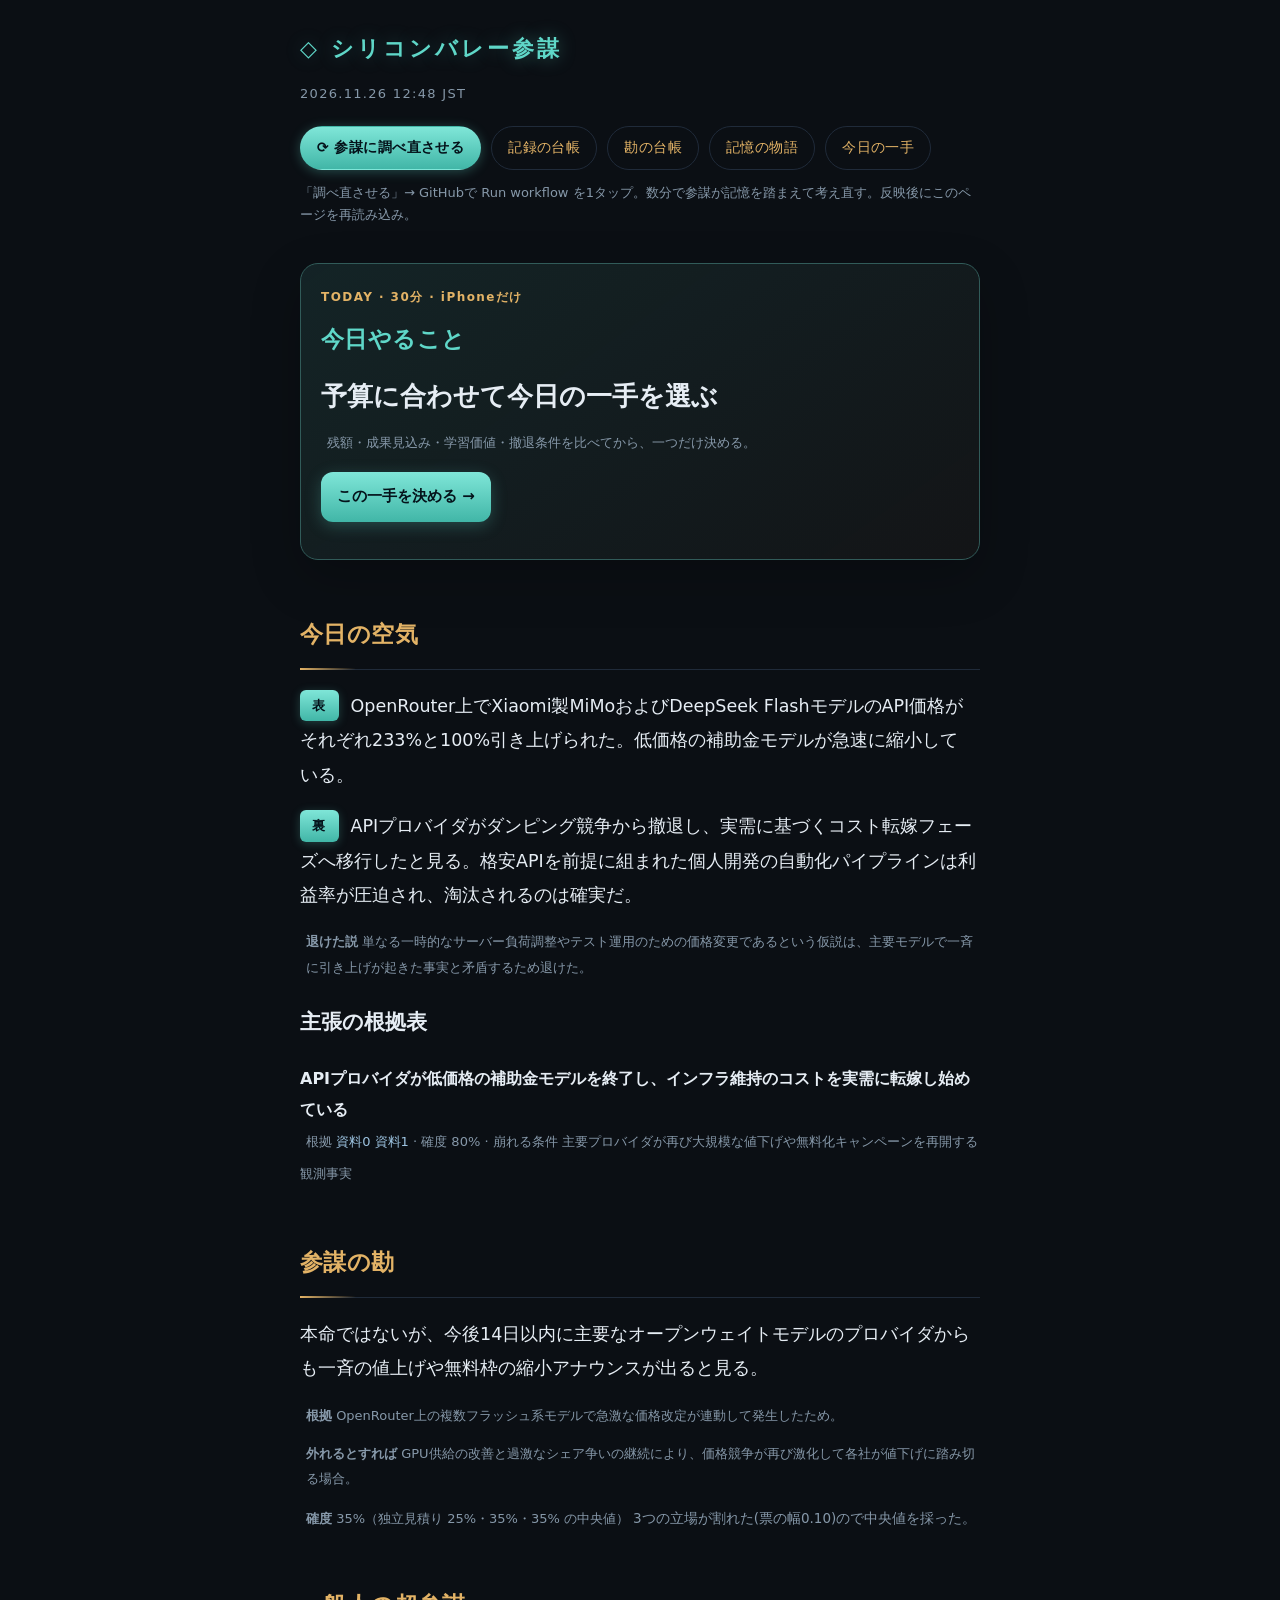
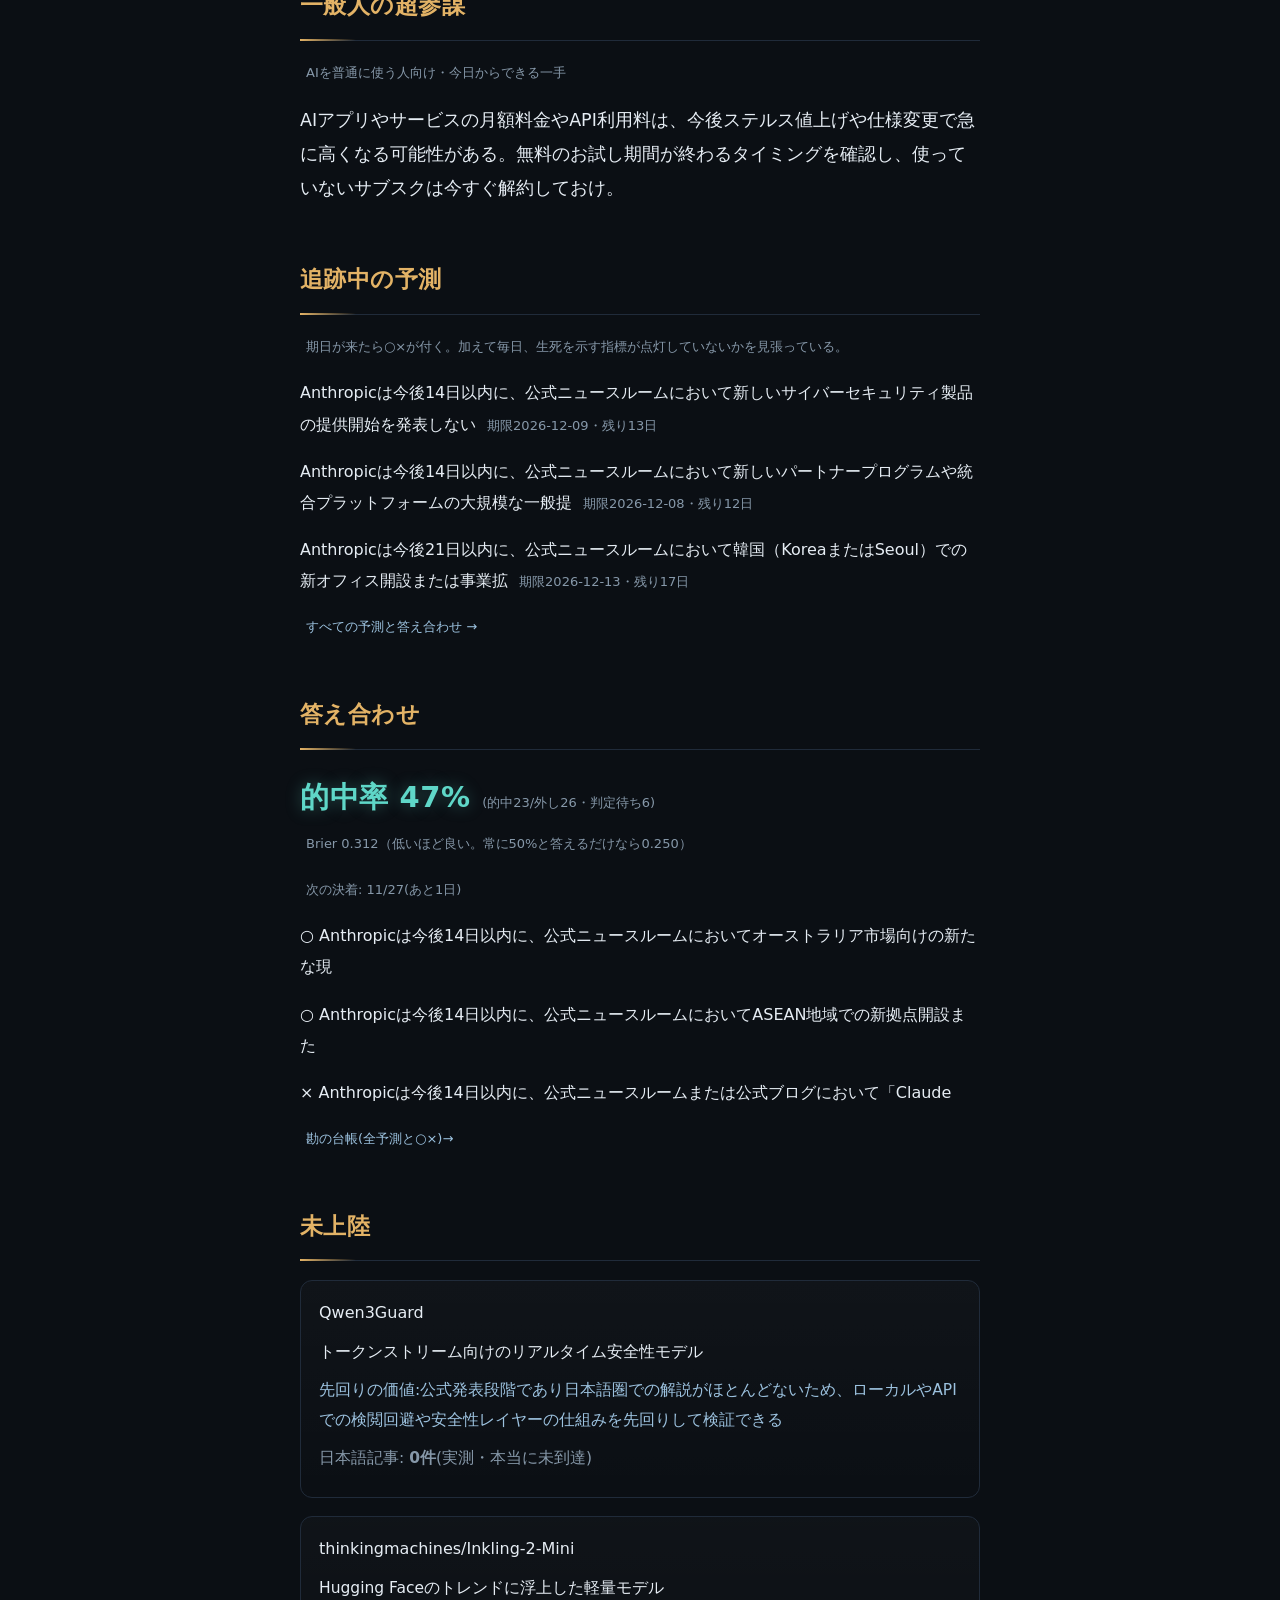
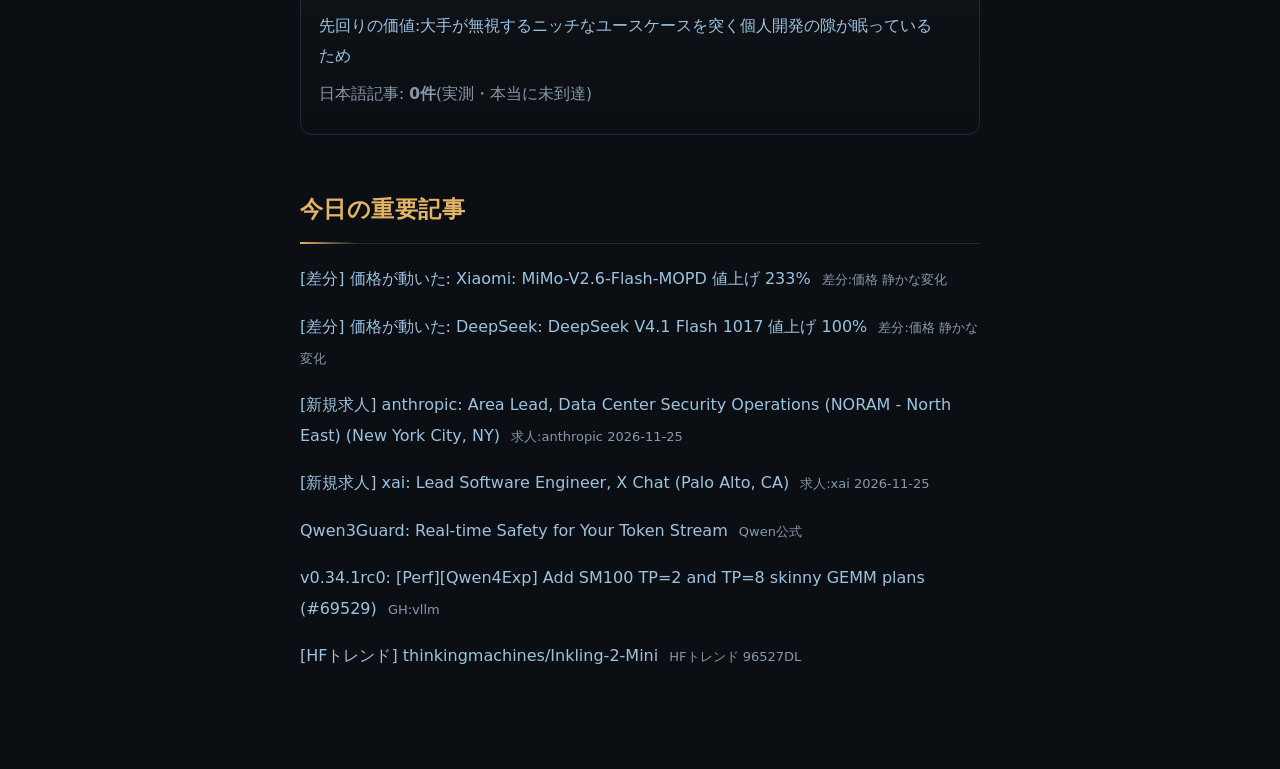
==== commit 015cdb53: "sanbo update" ====
--- a/docs/index.html
+++ b/docs/index.html
@@ -100,7 +100,7 @@
 <div class="progress" aria-hidden="true"></div>
 <main>
 <header class="hd"><h1>◇ シリコンバレー参謀</h1>
-<div class="d">2026.11.25 13:42 JST</div>
+<div class="d">2026.11.26 12:48 JST</div>
 <nav class="nav"><a class="refresh" href="https://github.com/tensaikamo/stick-koubou/actions/workflows/sanbo.yml" target="_blank" rel="noopener">⟳ 参謀に調べ直させる</a><a href="records.html">記録の台帳</a><a href="hunches.html">勘の台帳</a><a href="threads.html">記憶の物語</a><a href="ichite.html">今日の一手</a></nav>
 <div class="hint">「調べ直させる」→ GitHubで Run workflow を1タップ。数分で参謀が記憶を踏まえて考え直す。反映後にこのページを再読み込み。</div></header>
 <section class="focus reveal"><div class="focus-kicker">TODAY · 30分 · iPhoneだけ</div><h2>今日やること</h2>
@@ -108,20 +108,20 @@
 <p class="m">残額・成果見込み・学習価値・撤退条件を比べてから、一つだけ決める。</p>
 <p><a class="focus-btn" href="ichite.html">この一手を決める →</a></p></section>
 <section class="reveal"><h2>今日の空気</h2>
-<p><span class="lb">表</span>OpenRouterにおいてParetoシリーズの複数モデルに2026年11月25日付で退役予定日が設定され、同時にDeepSeekがV4.1 Flashを400%値上げする一方、Pro Latestを10%値下げした。APIプロバイダーの価格体系とモデル寿命のコントロールが水面下で急ピッチに進んでいる。</p>
-<p><span class="lb">裏</span>インフラコストの限界ではなく、低価格モデルで集客した後に上位のPro系へ依存させるための意図的な価格ブロックと見る。無料や超安価なAPIを前提に組み立てた個人開発の導線は、プロバイダーのこの一撃で利益が完全に削り取られる構造だ。</p><p class="m"><b>退けた説</b> 単なるAPIの統廃合ではなく、新モデルへの完全移行に向けた計画的なスケジュールであるという仮説は、一斉に退役日が設定された点から否定し、コスト圧迫による延命措置と判断した。</p><div class="evidence"><h3>主張の根拠表</h3><ul><li><b>DeepSeek V4.1 Flashが400%値上げされ、低価格帯から上位モデルへの移行圧力がかかっている</b><br><span class="m">根拠 <a href="https://openrouter.ai/models">資料4</a> · 確度 45% · 崩れる条件 値上げが数日内に誤設定として撤回され、旧価格が維持されること</span></li><li><b>Paretoシリーズの複数モデルに一斉に退役日が設定され、モデルのライフサイクルが短縮されている</b><br><span class="m">根拠 <a href="https://openrouter.ai/models">資料0</a> <a href="https://openrouter.ai/models">資料1</a> <a href="https://openrouter.ai/models">資料2</a> <a href="https://openrouter.ai/models">資料3</a> · 確度 50% · 崩れる条件 退役予定日が大幅に延期され、旧モデルのサポートが継続されること</span></li></ul></div></section>
-<section class="reveal"><h2>参謀の勘</h2><p>Anthropicは今後14日以内に、公式ニュースルームにおいて新しいサイバーセキュリティ製品の提供開始を発表しない</p><p class="m"><b>根拠</b> 求人は立ち上げ期のものであり、短期間での製品発表よりもしばらくの内部開発期間が想定されるため基準率に沿って「起きない」側に寄せるが、過去の過信を戒めて過度な断定は避ける。</p><p class="m"><b>外れるとすれば</b> すでに極秘裏に開発が進んでいたプロトタイプが予想以上に早く完成し、採用活動と並行して今週中にも発表される可能性がゼロではない。</p><p class="m"><b>確度</b> 80%</p><p class="m"><b>採点対象</b> 2026-11-25-h01 · 基準率85% · <a href="hunches.html">根拠・期限・答え合わせを見る →</a></p></section>
-<section class="reveal"><h2>一般人の超参謀</h2><p class="m">AIを普通に使う人向け・今日からできる一手</p><p>AIサービスを使うときは、運営会社の価格改定や仕様変更で突然使えなくなったり料金が跳ね上がったりするリスクがあります。料金プランの変更アナウンスをこまめにチェックして損を防ぎましょう。</p></section>
-<section class="reveal"><h2>追跡中の予測</h2><p class="m">期日が来たら○×が付く。加えて毎日、生死を示す指標が点灯していないかを見張っている。</p><ul><li>Anthropicは今後14日以内に、公式ニュースルームにおいて新しいサイバーセキュリティ製品の提供開始を発表しない <span class="m">期限2026-12-09・残り14日</span></li><li>Anthropicは今後14日以内に、公式ニュースルームにおいて新しいパートナープログラムや統合プラットフォームの大規模な一般提 <span class="m">期限2026-12-08・残り13日</span></li><li>Anthropicは今後21日以内に、公式ニュースルームにおいて韓国（KoreaまたはSeoul）での新オフィス開設または事業拡 <span class="m">期限2026-12-13・残り18日</span></li></ul><p class="m"><a href="hunches.html">すべての予測と答え合わせ →</a></p></section>
-<section class="reveal"><h2>答え合わせ</h2><p><span class="hitrate">的中率 47%</span> <span class="m">(的中23/外し26・判定待ち7)</span><br><span class="m">Brier 0.312（低いほど良い。常に50%と答えるだけなら0.250）</span></p><p class="m">次の決着: 11/27(あと2日)</p><ul><li>○ Anthropicは今後14日以内に、公式ニュースルームにおいてオーストラリア市場向けの新たな現</li><li>○ Anthropicは今後14日以内に、公式ニュースルームにおいてASEAN地域での新拠点開設また</li><li>× Anthropicは今後14日以内に、公式ニュースルームまたは公式ブログにおいて「Claude </li></ul><p class="m"><a href="hunches.html">勘の台帳(全予測と○×)→</a></p></section>
-<section class="reveal"><h2>未上陸</h2><div class="mj"><div class="mjt">Benchmarking Evidence Sufficiency in Vision-Language Models for Autonomous Driving</div><p>自動運転向け視覚言語モデルの証拠十分性に関するベンチマーク論文</p><p class="mjw">先回りの価値:日本ではまだ広く報じられておらず、マルチモーダルAIの限界点を見極めるための先行情報になるから</p><p class="m">日本語記事: <b>0件</b>(実測・本当に未到達)</p></div></section>
-<section class="reveal"><h2>今日の重要記事</h2><ul><li><a href="https://openrouter.ai/models">[差分] 退役予定日が設定された: Pareto 26.10 → 2026-11-25</a> <span class="m">差分:退役 静かな変化</span></li>
-<li><a href="https://openrouter.ai/models">[差分] 退役予定日が設定された: Pareto Latest → 2026-11-25</a> <span class="m">差分:退役 静かな変化</span></li>
-<li><a href="https://openrouter.ai/models">[差分] 退役予定日が設定された: Pareto 26.9 → 2026-11-25</a> <span class="m">差分:退役 静かな変化</span></li>
-<li><a href="https://openrouter.ai/models">[差分] 退役予定日が設定された: Pareto 26.10 Preview → 2026-11-25</a> <span class="m">差分:退役 静かな変化</span></li>
-<li><a href="https://openrouter.ai/models">[差分] 価格が動いた: DeepSeek: DeepSeek V4.1 Flash 1017 値上げ 400%</a> <span class="m">差分:価格 静かな変化</span></li>
-<li><a href="https://openrouter.ai/models">[差分] 価格が動いた: DeepSeek: DeepSeek Pro Latest 値下げ 10%</a> <span class="m">差分:価格 静かな変化</span></li>
-<li><a href="https://arxiv.org/abs/2611.32964v1">Benchmarking Evidence Sufficiency in Vision-Language Models for Autonomous Driving</a> <span class="m">arXiv </span></li></ul></section>
+<p><span class="lb">表</span>OpenRouter上でXiaomi製MiMoおよびDeepSeek FlashモデルのAPI価格がそれぞれ233%と100%引き上げられた。低価格の補助金モデルが急速に縮小している。</p>
+<p><span class="lb">裏</span>APIプロバイダがダンピング競争から撤退し、実需に基づくコスト転嫁フェーズへ移行したと見る。格安APIを前提に組まれた個人開発の自動化パイプラインは利益率が圧迫され、淘汰されるのは確実だ。</p><p class="m"><b>退けた説</b> 単なる一時的なサーバー負荷調整やテスト運用のための価格変更であるという仮説は、主要モデルで一斉に引き上げが起きた事実と矛盾するため退けた。</p><div class="evidence"><h3>主張の根拠表</h3><ul><li><b>APIプロバイダが低価格の補助金モデルを終了し、インフラ維持のコストを実需に転嫁し始めている</b><br><span class="m">根拠 <a href="https://openrouter.ai/models">資料0</a> <a href="https://openrouter.ai/models">資料1</a> · 確度 80% · 崩れる条件 主要プロバイダが再び大規模な値下げや無料化キャンペーンを再開する観測事実</span></li></ul></div></section>
+<section class="reveal"><h2>参謀の勘</h2><p>本命ではないが、今後14日以内に主要なオープンウェイトモデルのプロバイダからも一斉の値上げや無料枠の縮小アナウンスが出ると見る。</p><p class="m"><b>根拠</b> OpenRouter上の複数フラッシュ系モデルで急激な価格改定が連動して発生したため。</p><p class="m"><b>外れるとすれば</b> GPU供給の改善と過激なシェア争いの継続により、価格競争が再び激化して各社が値下げに踏み切る場合。</p><p class="m"><b>確度</b> 35%（独立見積り 25%・35%・35% の中央値） <span class="kv">3つの立場が割れた(票の幅0.10)ので中央値を採った。</span></p></section>
+<section class="reveal"><h2>一般人の超参謀</h2><p class="m">AIを普通に使う人向け・今日からできる一手</p><p>AIアプリやサービスの月額料金やAPI利用料は、今後ステルス値上げや仕様変更で急に高くなる可能性がある。無料のお試し期間が終わるタイミングを確認し、使っていないサブスクは今すぐ解約しておけ。</p></section>
+<section class="reveal"><h2>追跡中の予測</h2><p class="m">期日が来たら○×が付く。加えて毎日、生死を示す指標が点灯していないかを見張っている。</p><ul><li>Anthropicは今後14日以内に、公式ニュースルームにおいて新しいサイバーセキュリティ製品の提供開始を発表しない <span class="m">期限2026-12-09・残り13日</span></li><li>Anthropicは今後14日以内に、公式ニュースルームにおいて新しいパートナープログラムや統合プラットフォームの大規模な一般提 <span class="m">期限2026-12-08・残り12日</span></li><li>Anthropicは今後21日以内に、公式ニュースルームにおいて韓国（KoreaまたはSeoul）での新オフィス開設または事業拡 <span class="m">期限2026-12-13・残り17日</span></li></ul><p class="m"><a href="hunches.html">すべての予測と答え合わせ →</a></p></section>
+<section class="reveal"><h2>答え合わせ</h2><p><span class="hitrate">的中率 47%</span> <span class="m">(的中23/外し26・判定待ち6)</span><br><span class="m">Brier 0.312（低いほど良い。常に50%と答えるだけなら0.250）</span></p><p class="m">次の決着: 11/27(あと1日)</p><ul><li>○ Anthropicは今後14日以内に、公式ニュースルームにおいてオーストラリア市場向けの新たな現</li><li>○ Anthropicは今後14日以内に、公式ニュースルームにおいてASEAN地域での新拠点開設また</li><li>× Anthropicは今後14日以内に、公式ニュースルームまたは公式ブログにおいて「Claude </li></ul><p class="m"><a href="hunches.html">勘の台帳(全予測と○×)→</a></p></section>
+<section class="reveal"><h2>未上陸</h2><div class="mj"><div class="mjt">Qwen3Guard</div><p>トークンストリーム向けのリアルタイム安全性モデル</p><p class="mjw">先回りの価値:公式発表段階であり日本語圏での解説がほとんどないため、ローカルやAPIでの検閲回避や安全性レイヤーの仕組みを先回りして検証できる</p><p class="m">日本語記事: <b>0件</b>(実測・本当に未到達)</p></div><div class="mj"><div class="mjt">thinkingmachines/Inkling-2-Mini</div><p>Hugging Faceのトレンドに浮上した軽量モデル</p><p class="mjw">先回りの価値:大手が無視するニッチなユースケースを突く個人開発の隙が眠っているため</p><p class="m">日本語記事: <b>0件</b>(実測・本当に未到達)</p></div></section>
+<section class="reveal"><h2>今日の重要記事</h2><ul><li><a href="https://openrouter.ai/models">[差分] 価格が動いた: Xiaomi: MiMo-V2.6-Flash-MOPD 値上げ 233%</a> <span class="m">差分:価格 静かな変化</span></li>
+<li><a href="https://openrouter.ai/models">[差分] 価格が動いた: DeepSeek: DeepSeek V4.1 Flash 1017 値上げ 100%</a> <span class="m">差分:価格 静かな変化</span></li>
+<li><a href="https://job-boards.greenhouse.io/anthropic/jobs/5491501008">[新規求人] anthropic: Area Lead, Data Center Security Operations (NORAM - North East) (New York City, NY)</a> <span class="m">求人:anthropic 2026-11-25</span></li>
+<li><a href="https://job-boards.greenhouse.io/xai/jobs/5308947007">[新規求人] xai: Lead Software Engineer, X Chat (Palo Alto, CA)</a> <span class="m">求人:xai 2026-11-25</span></li>
+<li><a href="https://qwenlm.github.io/blog/qwen3guard/">Qwen3Guard: Real-time Safety for Your Token Stream</a> <span class="m">Qwen公式 </span></li>
+<li><a href="https://github.com/vllm-project/vllm/releases/tag/v0.34.1rc0">v0.34.1rc0: [Perf][Qwen4Exp] Add SM100 TP=2 and TP=8 skinny GEMM plans (#69529)</a> <span class="m">GH:vllm </span></li>
+<li><a href="https://huggingface.co/thinkingmachines/Inkling-2-Mini">[HFトレンド] thinkingmachines/Inkling-2-Mini</a> <span class="m">HFトレンド 96527DL</span></li></ul></section>
 </main>
 <script>
 (function(){
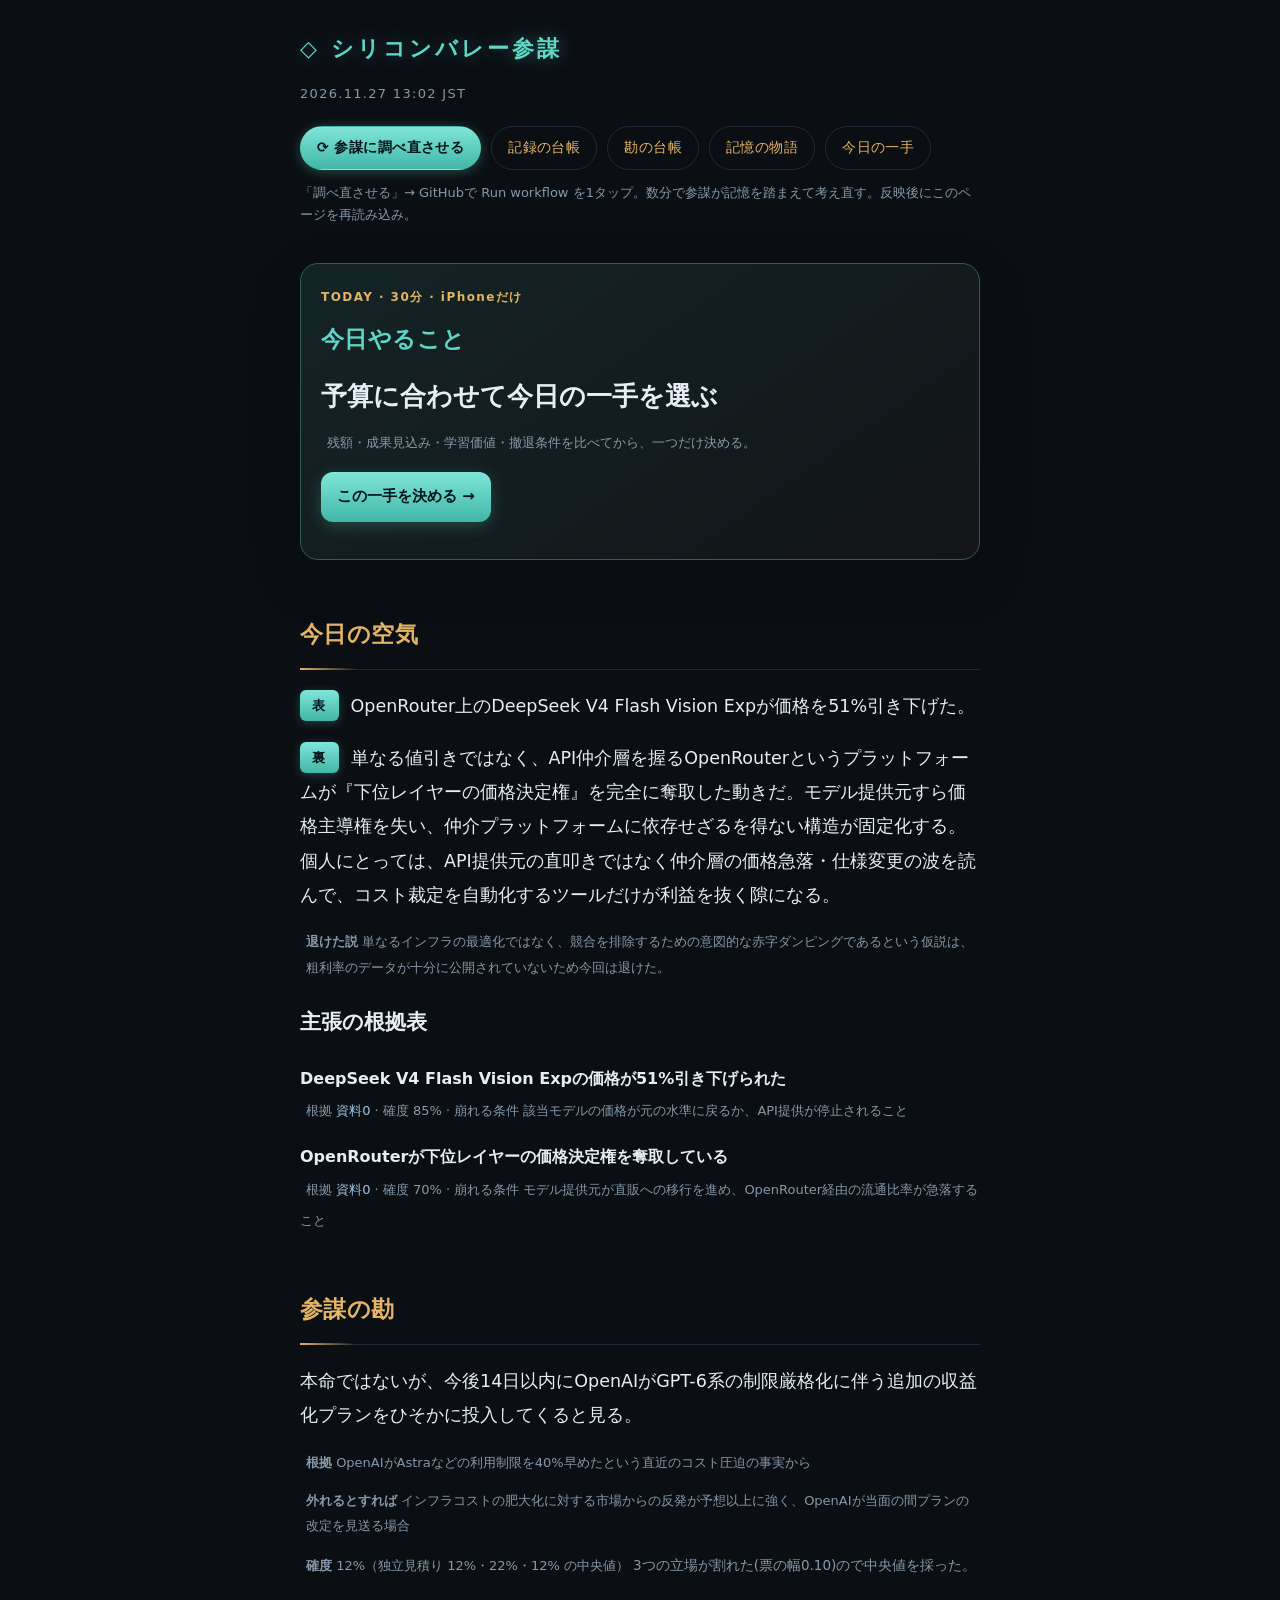
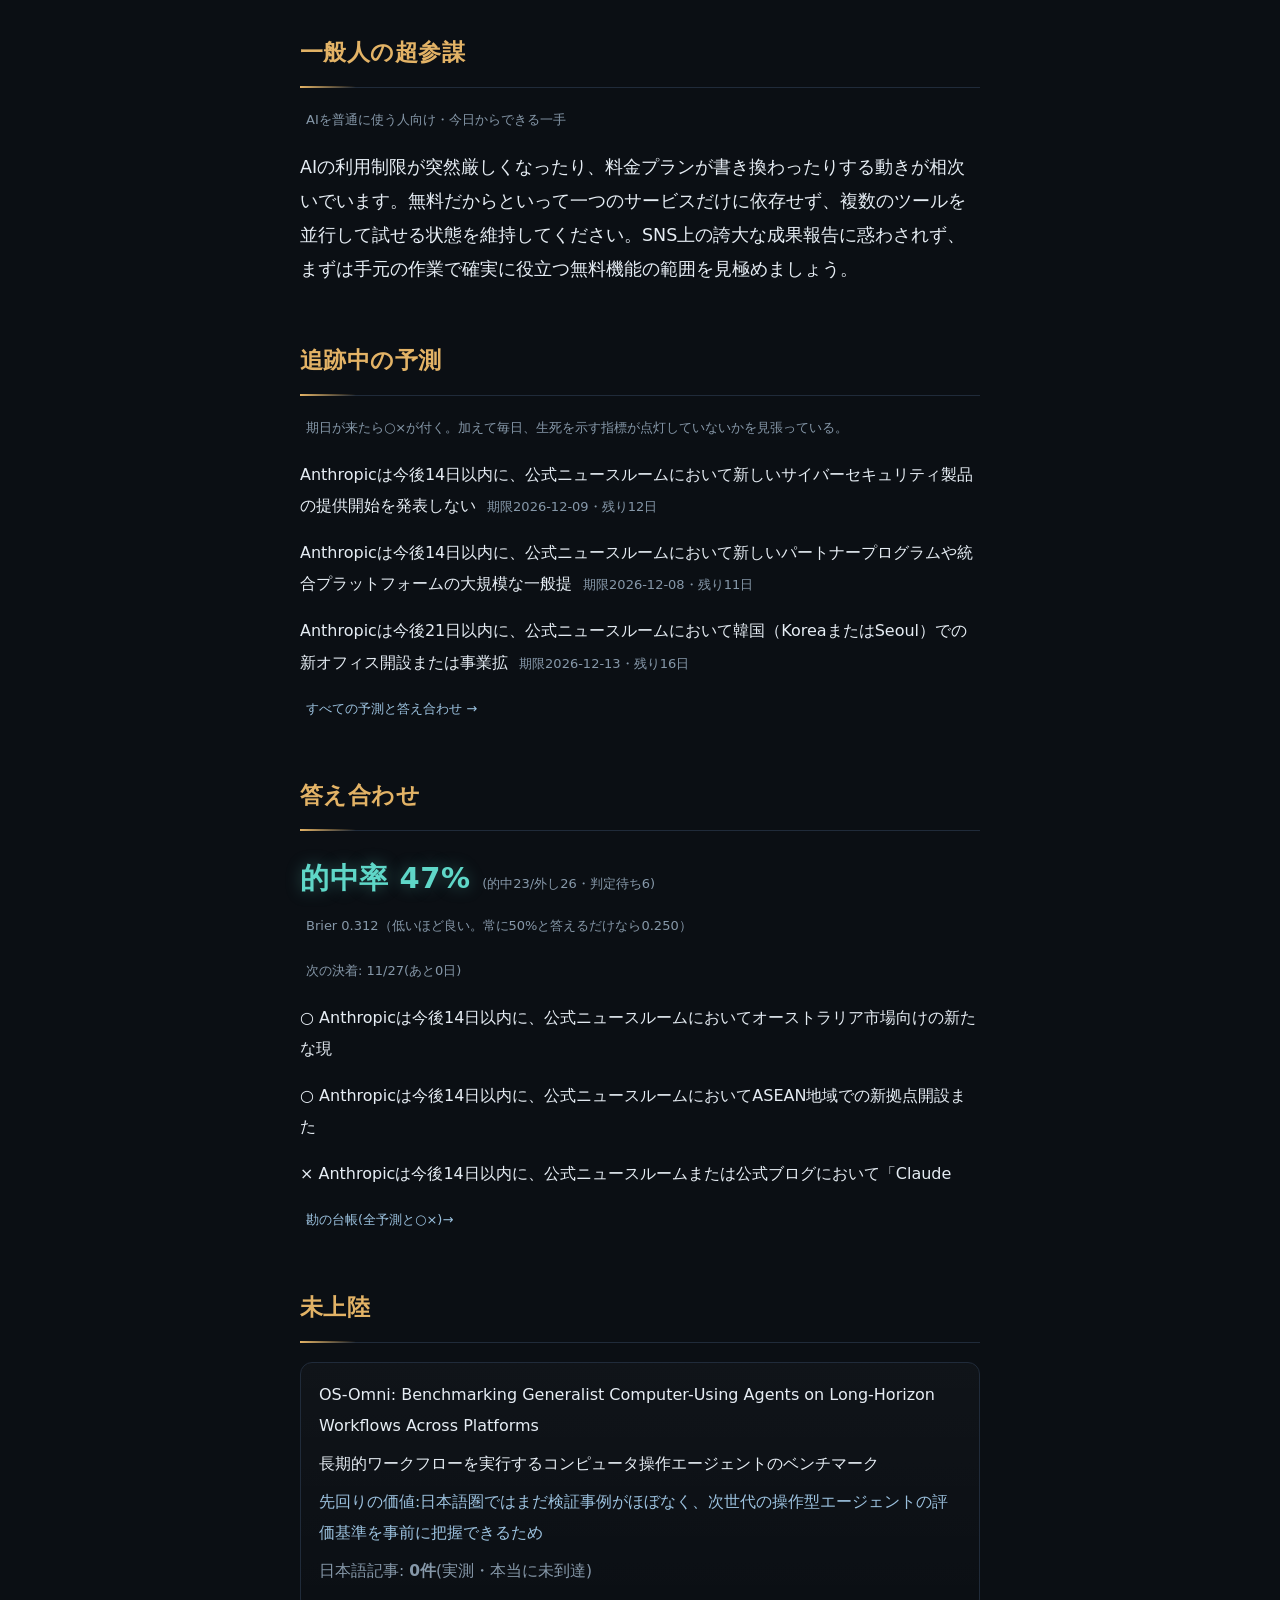
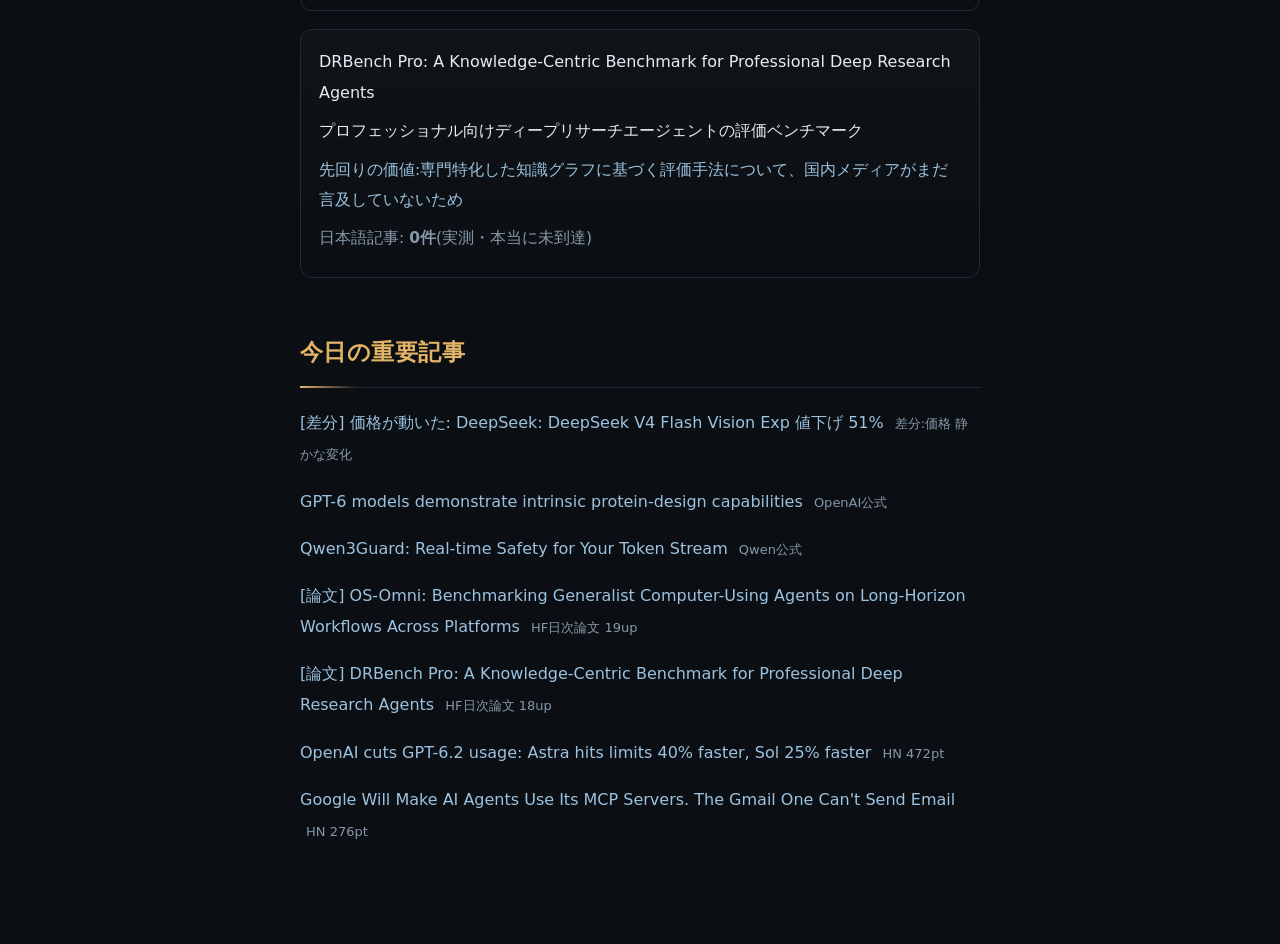
==== commit 71dcec01: "sanbo update" ====
--- a/docs/index.html
+++ b/docs/index.html
@@ -100,7 +100,7 @@
 <div class="progress" aria-hidden="true"></div>
 <main>
 <header class="hd"><h1>◇ シリコンバレー参謀</h1>
-<div class="d">2026.11.26 12:48 JST</div>
+<div class="d">2026.11.27 13:02 JST</div>
 <nav class="nav"><a class="refresh" href="https://github.com/tensaikamo/stick-koubou/actions/workflows/sanbo.yml" target="_blank" rel="noopener">⟳ 参謀に調べ直させる</a><a href="records.html">記録の台帳</a><a href="hunches.html">勘の台帳</a><a href="threads.html">記憶の物語</a><a href="ichite.html">今日の一手</a></nav>
 <div class="hint">「調べ直させる」→ GitHubで Run workflow を1タップ。数分で参謀が記憶を踏まえて考え直す。反映後にこのページを再読み込み。</div></header>
 <section class="focus reveal"><div class="focus-kicker">TODAY · 30分 · iPhoneだけ</div><h2>今日やること</h2>
@@ -108,20 +108,20 @@
 <p class="m">残額・成果見込み・学習価値・撤退条件を比べてから、一つだけ決める。</p>
 <p><a class="focus-btn" href="ichite.html">この一手を決める →</a></p></section>
 <section class="reveal"><h2>今日の空気</h2>
-<p><span class="lb">表</span>OpenRouter上でXiaomi製MiMoおよびDeepSeek FlashモデルのAPI価格がそれぞれ233%と100%引き上げられた。低価格の補助金モデルが急速に縮小している。</p>
-<p><span class="lb">裏</span>APIプロバイダがダンピング競争から撤退し、実需に基づくコスト転嫁フェーズへ移行したと見る。格安APIを前提に組まれた個人開発の自動化パイプラインは利益率が圧迫され、淘汰されるのは確実だ。</p><p class="m"><b>退けた説</b> 単なる一時的なサーバー負荷調整やテスト運用のための価格変更であるという仮説は、主要モデルで一斉に引き上げが起きた事実と矛盾するため退けた。</p><div class="evidence"><h3>主張の根拠表</h3><ul><li><b>APIプロバイダが低価格の補助金モデルを終了し、インフラ維持のコストを実需に転嫁し始めている</b><br><span class="m">根拠 <a href="https://openrouter.ai/models">資料0</a> <a href="https://openrouter.ai/models">資料1</a> · 確度 80% · 崩れる条件 主要プロバイダが再び大規模な値下げや無料化キャンペーンを再開する観測事実</span></li></ul></div></section>
-<section class="reveal"><h2>参謀の勘</h2><p>本命ではないが、今後14日以内に主要なオープンウェイトモデルのプロバイダからも一斉の値上げや無料枠の縮小アナウンスが出ると見る。</p><p class="m"><b>根拠</b> OpenRouter上の複数フラッシュ系モデルで急激な価格改定が連動して発生したため。</p><p class="m"><b>外れるとすれば</b> GPU供給の改善と過激なシェア争いの継続により、価格競争が再び激化して各社が値下げに踏み切る場合。</p><p class="m"><b>確度</b> 35%（独立見積り 25%・35%・35% の中央値） <span class="kv">3つの立場が割れた(票の幅0.10)ので中央値を採った。</span></p></section>
-<section class="reveal"><h2>一般人の超参謀</h2><p class="m">AIを普通に使う人向け・今日からできる一手</p><p>AIアプリやサービスの月額料金やAPI利用料は、今後ステルス値上げや仕様変更で急に高くなる可能性がある。無料のお試し期間が終わるタイミングを確認し、使っていないサブスクは今すぐ解約しておけ。</p></section>
-<section class="reveal"><h2>追跡中の予測</h2><p class="m">期日が来たら○×が付く。加えて毎日、生死を示す指標が点灯していないかを見張っている。</p><ul><li>Anthropicは今後14日以内に、公式ニュースルームにおいて新しいサイバーセキュリティ製品の提供開始を発表しない <span class="m">期限2026-12-09・残り13日</span></li><li>Anthropicは今後14日以内に、公式ニュースルームにおいて新しいパートナープログラムや統合プラットフォームの大規模な一般提 <span class="m">期限2026-12-08・残り12日</span></li><li>Anthropicは今後21日以内に、公式ニュースルームにおいて韓国（KoreaまたはSeoul）での新オフィス開設または事業拡 <span class="m">期限2026-12-13・残り17日</span></li></ul><p class="m"><a href="hunches.html">すべての予測と答え合わせ →</a></p></section>
-<section class="reveal"><h2>答え合わせ</h2><p><span class="hitrate">的中率 47%</span> <span class="m">(的中23/外し26・判定待ち6)</span><br><span class="m">Brier 0.312（低いほど良い。常に50%と答えるだけなら0.250）</span></p><p class="m">次の決着: 11/27(あと1日)</p><ul><li>○ Anthropicは今後14日以内に、公式ニュースルームにおいてオーストラリア市場向けの新たな現</li><li>○ Anthropicは今後14日以内に、公式ニュースルームにおいてASEAN地域での新拠点開設また</li><li>× Anthropicは今後14日以内に、公式ニュースルームまたは公式ブログにおいて「Claude </li></ul><p class="m"><a href="hunches.html">勘の台帳(全予測と○×)→</a></p></section>
-<section class="reveal"><h2>未上陸</h2><div class="mj"><div class="mjt">Qwen3Guard</div><p>トークンストリーム向けのリアルタイム安全性モデル</p><p class="mjw">先回りの価値:公式発表段階であり日本語圏での解説がほとんどないため、ローカルやAPIでの検閲回避や安全性レイヤーの仕組みを先回りして検証できる</p><p class="m">日本語記事: <b>0件</b>(実測・本当に未到達)</p></div><div class="mj"><div class="mjt">thinkingmachines/Inkling-2-Mini</div><p>Hugging Faceのトレンドに浮上した軽量モデル</p><p class="mjw">先回りの価値:大手が無視するニッチなユースケースを突く個人開発の隙が眠っているため</p><p class="m">日本語記事: <b>0件</b>(実測・本当に未到達)</p></div></section>
-<section class="reveal"><h2>今日の重要記事</h2><ul><li><a href="https://openrouter.ai/models">[差分] 価格が動いた: Xiaomi: MiMo-V2.6-Flash-MOPD 値上げ 233%</a> <span class="m">差分:価格 静かな変化</span></li>
-<li><a href="https://openrouter.ai/models">[差分] 価格が動いた: DeepSeek: DeepSeek V4.1 Flash 1017 値上げ 100%</a> <span class="m">差分:価格 静かな変化</span></li>
-<li><a href="https://job-boards.greenhouse.io/anthropic/jobs/5491501008">[新規求人] anthropic: Area Lead, Data Center Security Operations (NORAM - North East) (New York City, NY)</a> <span class="m">求人:anthropic 2026-11-25</span></li>
-<li><a href="https://job-boards.greenhouse.io/xai/jobs/5308947007">[新規求人] xai: Lead Software Engineer, X Chat (Palo Alto, CA)</a> <span class="m">求人:xai 2026-11-25</span></li>
+<p><span class="lb">表</span>OpenRouter上のDeepSeek V4 Flash Vision Expが価格を51%引き下げた。</p>
+<p><span class="lb">裏</span>単なる値引きではなく、API仲介層を握るOpenRouterというプラットフォームが『下位レイヤーの価格決定権』を完全に奪取した動きだ。モデル提供元すら価格主導権を失い、仲介プラットフォームに依存せざるを得ない構造が固定化する。個人にとっては、API提供元の直叩きではなく仲介層の価格急落・仕様変更の波を読んで、コスト裁定を自動化するツールだけが利益を抜く隙になる。</p><p class="m"><b>退けた説</b> 単なるインフラの最適化ではなく、競合を排除するための意図的な赤字ダンピングであるという仮説は、粗利率のデータが十分に公開されていないため今回は退けた。</p><div class="evidence"><h3>主張の根拠表</h3><ul><li><b>DeepSeek V4 Flash Vision Expの価格が51%引き下げられた</b><br><span class="m">根拠 <a href="https://openrouter.ai/models">資料0</a> · 確度 85% · 崩れる条件 該当モデルの価格が元の水準に戻るか、API提供が停止されること</span></li><li><b>OpenRouterが下位レイヤーの価格決定権を奪取している</b><br><span class="m">根拠 <a href="https://openrouter.ai/models">資料0</a> · 確度 70% · 崩れる条件 モデル提供元が直販への移行を進め、OpenRouter経由の流通比率が急落すること</span></li></ul></div></section>
+<section class="reveal"><h2>参謀の勘</h2><p>本命ではないが、今後14日以内にOpenAIがGPT-6系の制限厳格化に伴う追加の収益化プランをひそかに投入してくると見る。</p><p class="m"><b>根拠</b> OpenAIがAstraなどの利用制限を40%早めたという直近のコスト圧迫の事実から</p><p class="m"><b>外れるとすれば</b> インフラコストの肥大化に対する市場からの反発が予想以上に強く、OpenAIが当面の間プランの改定を見送る場合</p><p class="m"><b>確度</b> 12%（独立見積り 12%・22%・12% の中央値） <span class="kv">3つの立場が割れた(票の幅0.10)ので中央値を採った。</span></p></section>
+<section class="reveal"><h2>一般人の超参謀</h2><p class="m">AIを普通に使う人向け・今日からできる一手</p><p>AIの利用制限が突然厳しくなったり、料金プランが書き換わったりする動きが相次いでいます。無料だからといって一つのサービスだけに依存せず、複数のツールを並行して試せる状態を維持してください。SNS上の誇大な成果報告に惑わされず、まずは手元の作業で確実に役立つ無料機能の範囲を見極めましょう。</p></section>
+<section class="reveal"><h2>追跡中の予測</h2><p class="m">期日が来たら○×が付く。加えて毎日、生死を示す指標が点灯していないかを見張っている。</p><ul><li>Anthropicは今後14日以内に、公式ニュースルームにおいて新しいサイバーセキュリティ製品の提供開始を発表しない <span class="m">期限2026-12-09・残り12日</span></li><li>Anthropicは今後14日以内に、公式ニュースルームにおいて新しいパートナープログラムや統合プラットフォームの大規模な一般提 <span class="m">期限2026-12-08・残り11日</span></li><li>Anthropicは今後21日以内に、公式ニュースルームにおいて韓国（KoreaまたはSeoul）での新オフィス開設または事業拡 <span class="m">期限2026-12-13・残り16日</span></li></ul><p class="m"><a href="hunches.html">すべての予測と答え合わせ →</a></p></section>
+<section class="reveal"><h2>答え合わせ</h2><p><span class="hitrate">的中率 47%</span> <span class="m">(的中23/外し26・判定待ち6)</span><br><span class="m">Brier 0.312（低いほど良い。常に50%と答えるだけなら0.250）</span></p><p class="m">次の決着: 11/27(あと0日)</p><ul><li>○ Anthropicは今後14日以内に、公式ニュースルームにおいてオーストラリア市場向けの新たな現</li><li>○ Anthropicは今後14日以内に、公式ニュースルームにおいてASEAN地域での新拠点開設また</li><li>× Anthropicは今後14日以内に、公式ニュースルームまたは公式ブログにおいて「Claude </li></ul><p class="m"><a href="hunches.html">勘の台帳(全予測と○×)→</a></p></section>
+<section class="reveal"><h2>未上陸</h2><div class="mj"><div class="mjt">OS-Omni: Benchmarking Generalist Computer-Using Agents on Long-Horizon Workflows Across Platforms</div><p>長期的ワークフローを実行するコンピュータ操作エージェントのベンチマーク</p><p class="mjw">先回りの価値:日本語圏ではまだ検証事例がほぼなく、次世代の操作型エージェントの評価基準を事前に把握できるため</p><p class="m">日本語記事: <b>0件</b>(実測・本当に未到達)</p></div><div class="mj"><div class="mjt">DRBench Pro: A Knowledge-Centric Benchmark for Professional Deep Research Agents</div><p>プロフェッショナル向けディープリサーチエージェントの評価ベンチマーク</p><p class="mjw">先回りの価値:専門特化した知識グラフに基づく評価手法について、国内メディアがまだ言及していないため</p><p class="m">日本語記事: <b>0件</b>(実測・本当に未到達)</p></div></section>
+<section class="reveal"><h2>今日の重要記事</h2><ul><li><a href="https://openrouter.ai/models">[差分] 価格が動いた: DeepSeek: DeepSeek V4 Flash Vision Exp 値下げ 51%</a> <span class="m">差分:価格 静かな変化</span></li>
+<li><a href="https://openai.com/index/gpt-6-models-demonstrate-intrinsic-protein-design-capabilities">GPT-6 models demonstrate intrinsic protein-design capabilities</a> <span class="m">OpenAI公式 </span></li>
 <li><a href="https://qwenlm.github.io/blog/qwen3guard/">Qwen3Guard: Real-time Safety for Your Token Stream</a> <span class="m">Qwen公式 </span></li>
-<li><a href="https://github.com/vllm-project/vllm/releases/tag/v0.34.1rc0">v0.34.1rc0: [Perf][Qwen4Exp] Add SM100 TP=2 and TP=8 skinny GEMM plans (#69529)</a> <span class="m">GH:vllm </span></li>
-<li><a href="https://huggingface.co/thinkingmachines/Inkling-2-Mini">[HFトレンド] thinkingmachines/Inkling-2-Mini</a> <span class="m">HFトレンド 96527DL</span></li></ul></section>
+<li><a href="https://huggingface.co/papers/2611.34232">[論文] OS-Omni: Benchmarking Generalist Computer-Using Agents on Long-Horizon Workflows Across Platforms</a> <span class="m">HF日次論文 19up</span></li>
+<li><a href="https://huggingface.co/papers/2611.34852">[論文] DRBench Pro: A Knowledge-Centric Benchmark for Professional Deep Research Agents</a> <span class="m">HF日次論文 18up</span></li>
+<li><a href="https://twitter.com/thsottiaux/status/2125784147889393806">OpenAI cuts GPT-6.2 usage: Astra hits limits 40% faster, Sol 25% faster</a> <span class="m">HN 472pt</span></li>
+<li><a href="https://techstackups.com/articles/google-workspace-ai-agents-mcp/">Google Will Make AI Agents Use Its MCP Servers. The Gmail One Can&#x27;t Send Email</a> <span class="m">HN 276pt</span></li></ul></section>
 </main>
 <script>
 (function(){
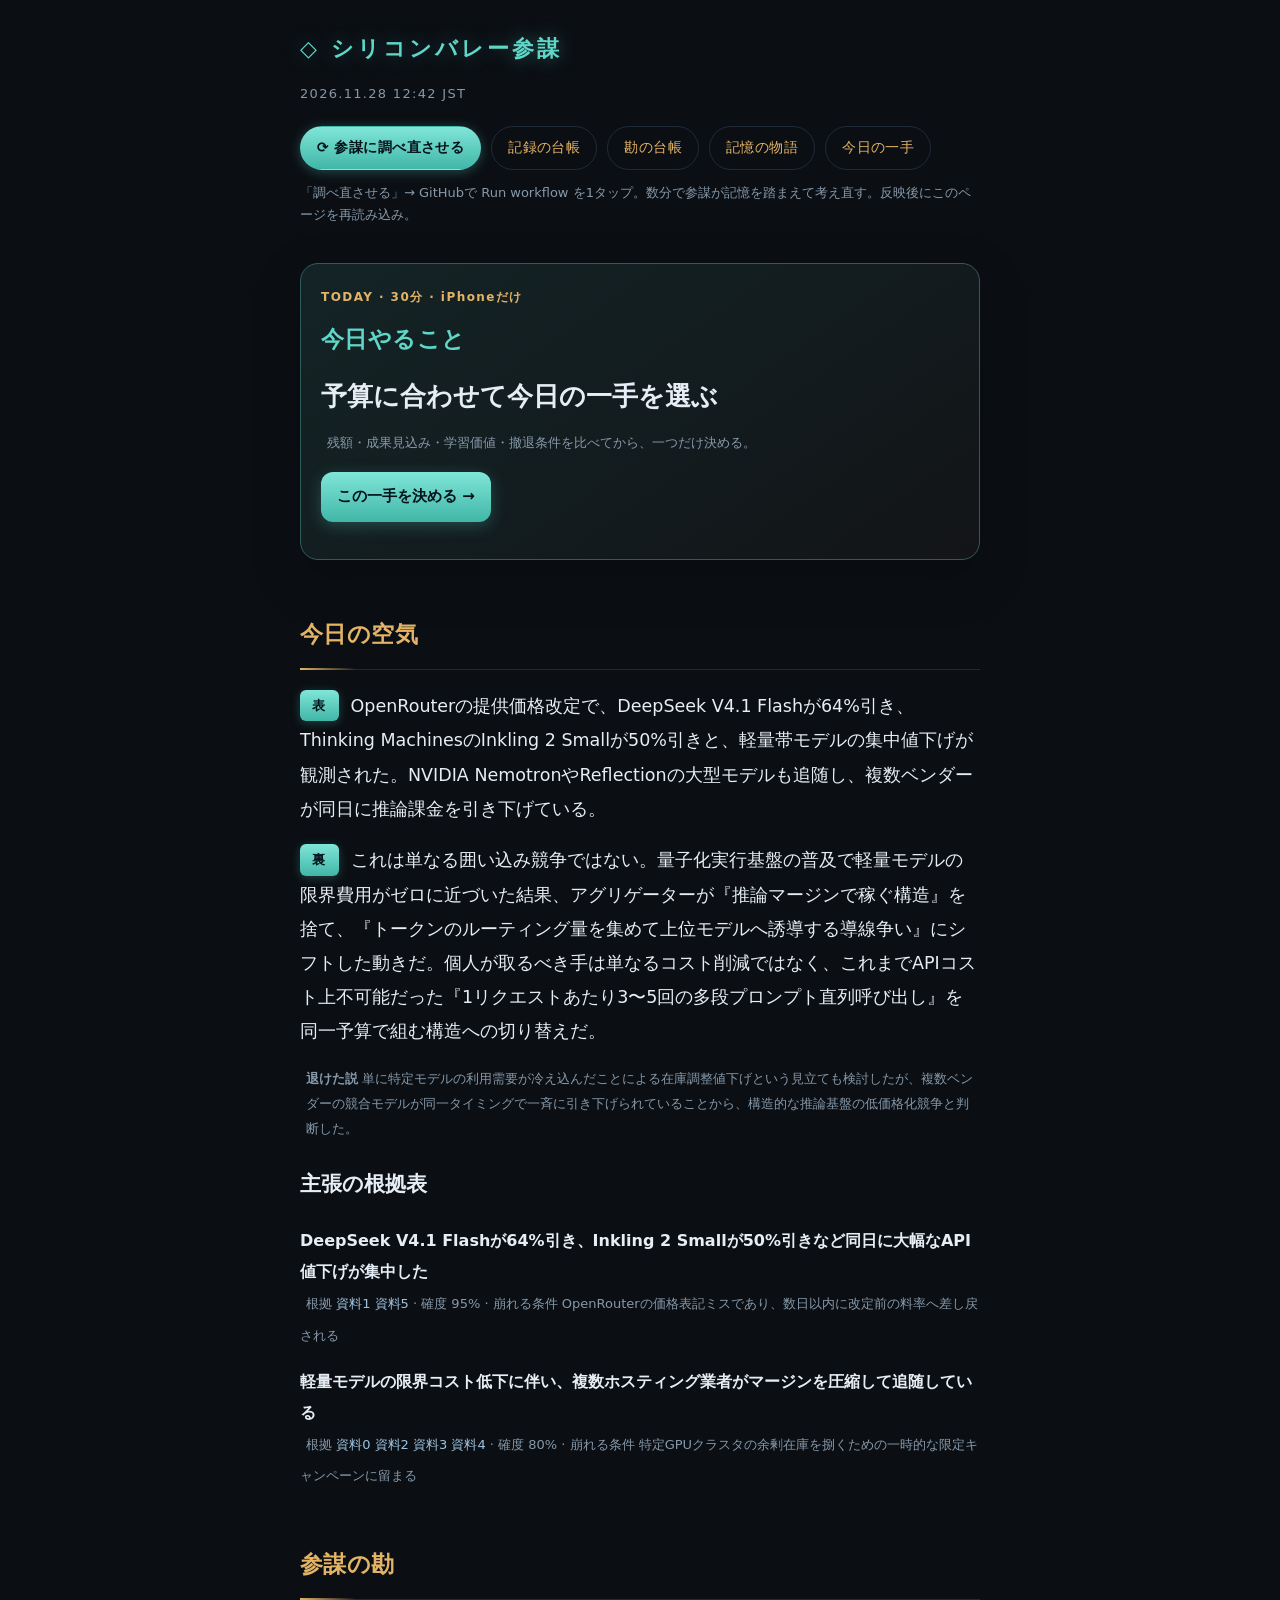
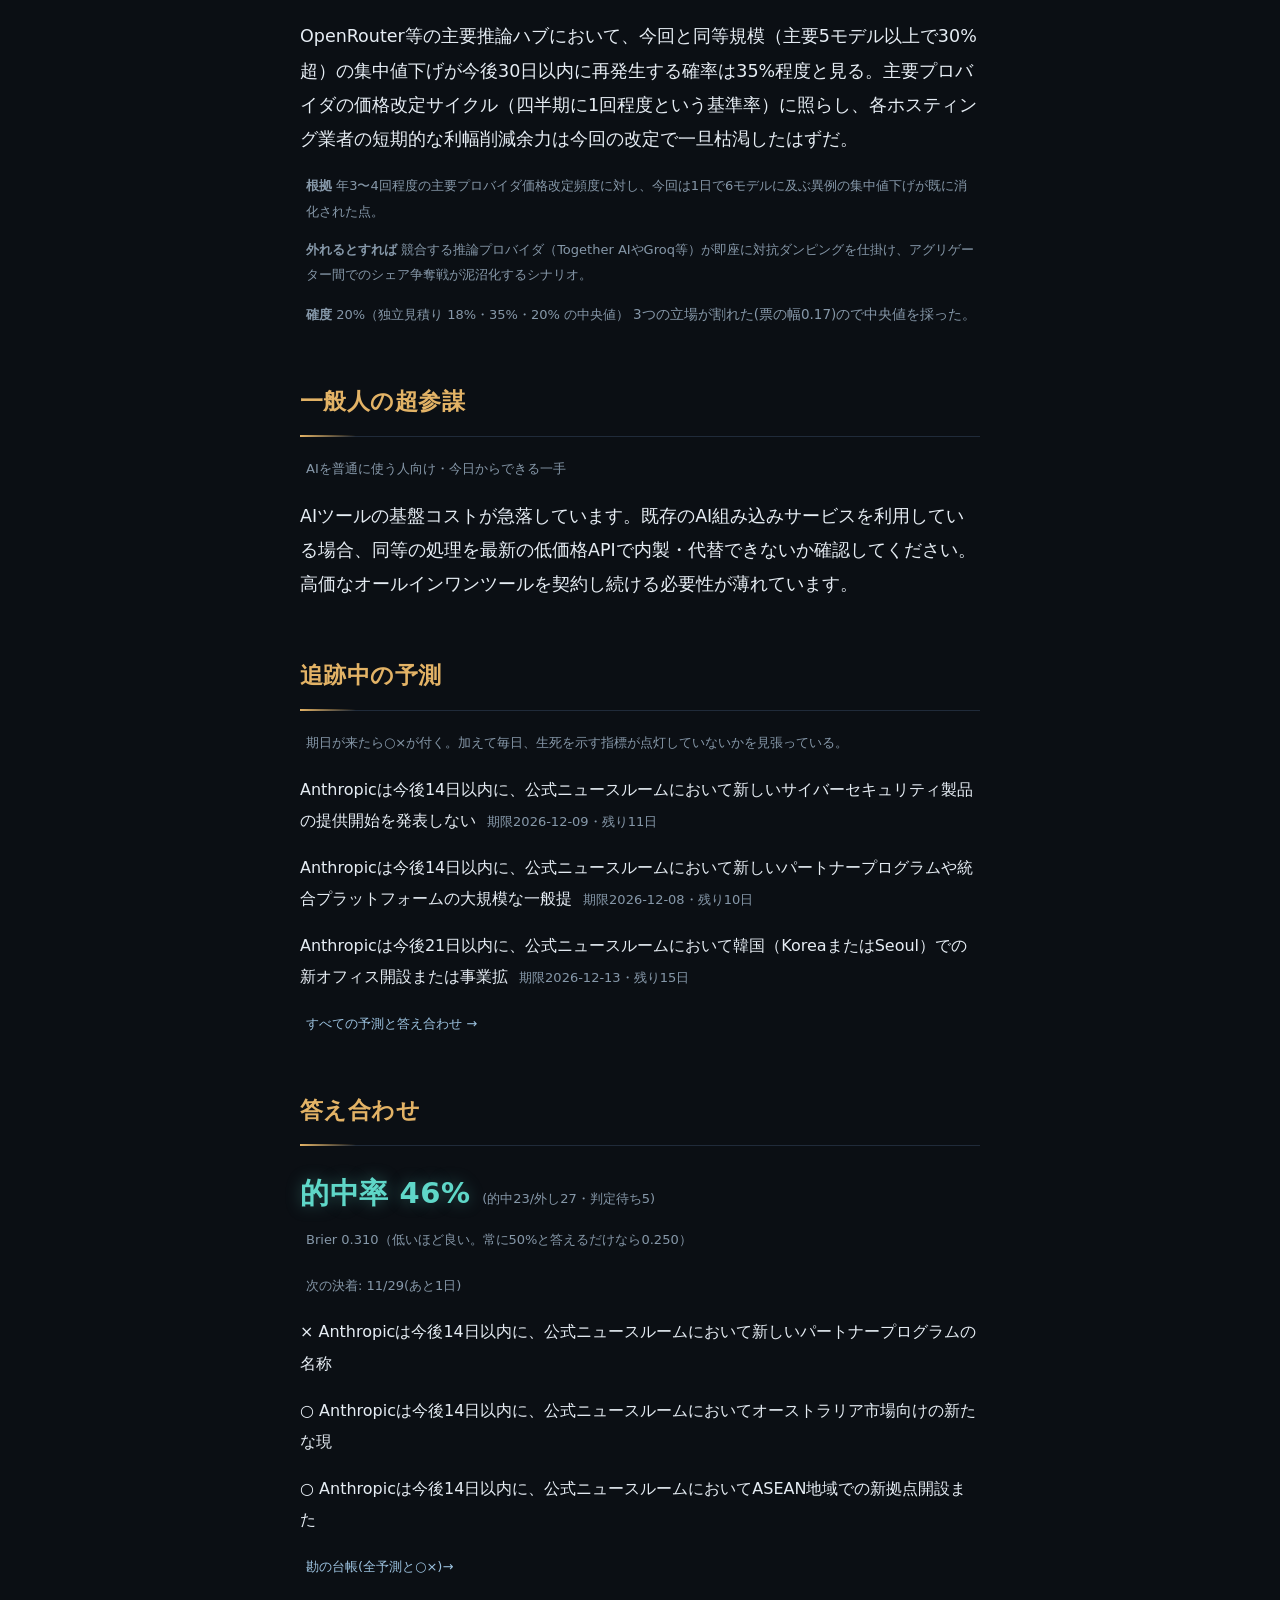
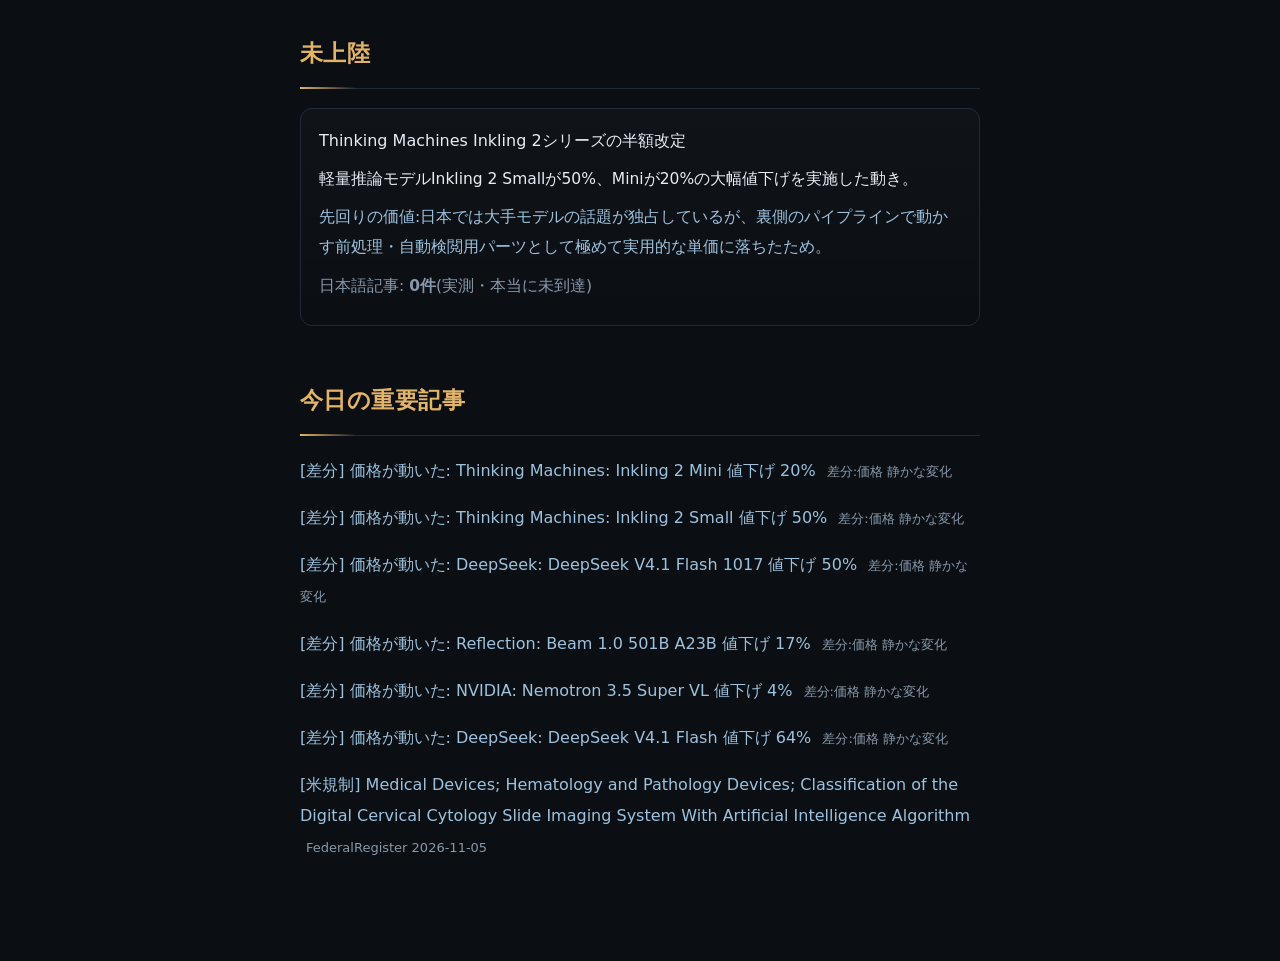
==== commit 5394dc63: "sanbo update" ====
--- a/docs/index.html
+++ b/docs/index.html
@@ -100,7 +100,7 @@
 <div class="progress" aria-hidden="true"></div>
 <main>
 <header class="hd"><h1>◇ シリコンバレー参謀</h1>
-<div class="d">2026.11.27 13:02 JST</div>
+<div class="d">2026.11.28 12:42 JST</div>
 <nav class="nav"><a class="refresh" href="https://github.com/tensaikamo/stick-koubou/actions/workflows/sanbo.yml" target="_blank" rel="noopener">⟳ 参謀に調べ直させる</a><a href="records.html">記録の台帳</a><a href="hunches.html">勘の台帳</a><a href="threads.html">記憶の物語</a><a href="ichite.html">今日の一手</a></nav>
 <div class="hint">「調べ直させる」→ GitHubで Run workflow を1タップ。数分で参謀が記憶を踏まえて考え直す。反映後にこのページを再読み込み。</div></header>
 <section class="focus reveal"><div class="focus-kicker">TODAY · 30分 · iPhoneだけ</div><h2>今日やること</h2>
@@ -108,20 +108,20 @@
 <p class="m">残額・成果見込み・学習価値・撤退条件を比べてから、一つだけ決める。</p>
 <p><a class="focus-btn" href="ichite.html">この一手を決める →</a></p></section>
 <section class="reveal"><h2>今日の空気</h2>
-<p><span class="lb">表</span>OpenRouter上のDeepSeek V4 Flash Vision Expが価格を51%引き下げた。</p>
-<p><span class="lb">裏</span>単なる値引きではなく、API仲介層を握るOpenRouterというプラットフォームが『下位レイヤーの価格決定権』を完全に奪取した動きだ。モデル提供元すら価格主導権を失い、仲介プラットフォームに依存せざるを得ない構造が固定化する。個人にとっては、API提供元の直叩きではなく仲介層の価格急落・仕様変更の波を読んで、コスト裁定を自動化するツールだけが利益を抜く隙になる。</p><p class="m"><b>退けた説</b> 単なるインフラの最適化ではなく、競合を排除するための意図的な赤字ダンピングであるという仮説は、粗利率のデータが十分に公開されていないため今回は退けた。</p><div class="evidence"><h3>主張の根拠表</h3><ul><li><b>DeepSeek V4 Flash Vision Expの価格が51%引き下げられた</b><br><span class="m">根拠 <a href="https://openrouter.ai/models">資料0</a> · 確度 85% · 崩れる条件 該当モデルの価格が元の水準に戻るか、API提供が停止されること</span></li><li><b>OpenRouterが下位レイヤーの価格決定権を奪取している</b><br><span class="m">根拠 <a href="https://openrouter.ai/models">資料0</a> · 確度 70% · 崩れる条件 モデル提供元が直販への移行を進め、OpenRouter経由の流通比率が急落すること</span></li></ul></div></section>
-<section class="reveal"><h2>参謀の勘</h2><p>本命ではないが、今後14日以内にOpenAIがGPT-6系の制限厳格化に伴う追加の収益化プランをひそかに投入してくると見る。</p><p class="m"><b>根拠</b> OpenAIがAstraなどの利用制限を40%早めたという直近のコスト圧迫の事実から</p><p class="m"><b>外れるとすれば</b> インフラコストの肥大化に対する市場からの反発が予想以上に強く、OpenAIが当面の間プランの改定を見送る場合</p><p class="m"><b>確度</b> 12%（独立見積り 12%・22%・12% の中央値） <span class="kv">3つの立場が割れた(票の幅0.10)ので中央値を採った。</span></p></section>
-<section class="reveal"><h2>一般人の超参謀</h2><p class="m">AIを普通に使う人向け・今日からできる一手</p><p>AIの利用制限が突然厳しくなったり、料金プランが書き換わったりする動きが相次いでいます。無料だからといって一つのサービスだけに依存せず、複数のツールを並行して試せる状態を維持してください。SNS上の誇大な成果報告に惑わされず、まずは手元の作業で確実に役立つ無料機能の範囲を見極めましょう。</p></section>
-<section class="reveal"><h2>追跡中の予測</h2><p class="m">期日が来たら○×が付く。加えて毎日、生死を示す指標が点灯していないかを見張っている。</p><ul><li>Anthropicは今後14日以内に、公式ニュースルームにおいて新しいサイバーセキュリティ製品の提供開始を発表しない <span class="m">期限2026-12-09・残り12日</span></li><li>Anthropicは今後14日以内に、公式ニュースルームにおいて新しいパートナープログラムや統合プラットフォームの大規模な一般提 <span class="m">期限2026-12-08・残り11日</span></li><li>Anthropicは今後21日以内に、公式ニュースルームにおいて韓国（KoreaまたはSeoul）での新オフィス開設または事業拡 <span class="m">期限2026-12-13・残り16日</span></li></ul><p class="m"><a href="hunches.html">すべての予測と答え合わせ →</a></p></section>
-<section class="reveal"><h2>答え合わせ</h2><p><span class="hitrate">的中率 47%</span> <span class="m">(的中23/外し26・判定待ち6)</span><br><span class="m">Brier 0.312（低いほど良い。常に50%と答えるだけなら0.250）</span></p><p class="m">次の決着: 11/27(あと0日)</p><ul><li>○ Anthropicは今後14日以内に、公式ニュースルームにおいてオーストラリア市場向けの新たな現</li><li>○ Anthropicは今後14日以内に、公式ニュースルームにおいてASEAN地域での新拠点開設また</li><li>× Anthropicは今後14日以内に、公式ニュースルームまたは公式ブログにおいて「Claude </li></ul><p class="m"><a href="hunches.html">勘の台帳(全予測と○×)→</a></p></section>
-<section class="reveal"><h2>未上陸</h2><div class="mj"><div class="mjt">OS-Omni: Benchmarking Generalist Computer-Using Agents on Long-Horizon Workflows Across Platforms</div><p>長期的ワークフローを実行するコンピュータ操作エージェントのベンチマーク</p><p class="mjw">先回りの価値:日本語圏ではまだ検証事例がほぼなく、次世代の操作型エージェントの評価基準を事前に把握できるため</p><p class="m">日本語記事: <b>0件</b>(実測・本当に未到達)</p></div><div class="mj"><div class="mjt">DRBench Pro: A Knowledge-Centric Benchmark for Professional Deep Research Agents</div><p>プロフェッショナル向けディープリサーチエージェントの評価ベンチマーク</p><p class="mjw">先回りの価値:専門特化した知識グラフに基づく評価手法について、国内メディアがまだ言及していないため</p><p class="m">日本語記事: <b>0件</b>(実測・本当に未到達)</p></div></section>
-<section class="reveal"><h2>今日の重要記事</h2><ul><li><a href="https://openrouter.ai/models">[差分] 価格が動いた: DeepSeek: DeepSeek V4 Flash Vision Exp 値下げ 51%</a> <span class="m">差分:価格 静かな変化</span></li>
-<li><a href="https://openai.com/index/gpt-6-models-demonstrate-intrinsic-protein-design-capabilities">GPT-6 models demonstrate intrinsic protein-design capabilities</a> <span class="m">OpenAI公式 </span></li>
-<li><a href="https://qwenlm.github.io/blog/qwen3guard/">Qwen3Guard: Real-time Safety for Your Token Stream</a> <span class="m">Qwen公式 </span></li>
-<li><a href="https://huggingface.co/papers/2611.34232">[論文] OS-Omni: Benchmarking Generalist Computer-Using Agents on Long-Horizon Workflows Across Platforms</a> <span class="m">HF日次論文 19up</span></li>
-<li><a href="https://huggingface.co/papers/2611.34852">[論文] DRBench Pro: A Knowledge-Centric Benchmark for Professional Deep Research Agents</a> <span class="m">HF日次論文 18up</span></li>
-<li><a href="https://twitter.com/thsottiaux/status/2125784147889393806">OpenAI cuts GPT-6.2 usage: Astra hits limits 40% faster, Sol 25% faster</a> <span class="m">HN 472pt</span></li>
-<li><a href="https://techstackups.com/articles/google-workspace-ai-agents-mcp/">Google Will Make AI Agents Use Its MCP Servers. The Gmail One Can&#x27;t Send Email</a> <span class="m">HN 276pt</span></li></ul></section>
+<p><span class="lb">表</span>OpenRouterの提供価格改定で、DeepSeek V4.1 Flashが64%引き、Thinking MachinesのInkling 2 Smallが50%引きと、軽量帯モデルの集中値下げが観測された。NVIDIA NemotronやReflectionの大型モデルも追随し、複数ベンダーが同日に推論課金を引き下げている。</p>
+<p><span class="lb">裏</span>これは単なる囲い込み競争ではない。量子化実行基盤の普及で軽量モデルの限界費用がゼロに近づいた結果、アグリゲーターが『推論マージンで稼ぐ構造』を捨て、『トークンのルーティング量を集めて上位モデルへ誘導する導線争い』にシフトした動きだ。個人が取るべき手は単なるコスト削減ではなく、これまでAPIコスト上不可能だった『1リクエストあたり3〜5回の多段プロンプト直列呼び出し』を同一予算で組む構造への切り替えだ。</p><p class="m"><b>退けた説</b> 単に特定モデルの利用需要が冷え込んだことによる在庫調整値下げという見立ても検討したが、複数ベンダーの競合モデルが同一タイミングで一斉に引き下げられていることから、構造的な推論基盤の低価格化競争と判断した。</p><div class="evidence"><h3>主張の根拠表</h3><ul><li><b>DeepSeek V4.1 Flashが64%引き、Inkling 2 Smallが50%引きなど同日に大幅なAPI値下げが集中した</b><br><span class="m">根拠 <a href="https://openrouter.ai/models">資料1</a> <a href="https://openrouter.ai/models">資料5</a> · 確度 95% · 崩れる条件 OpenRouterの価格表記ミスであり、数日以内に改定前の料率へ差し戻される</span></li><li><b>軽量モデルの限界コスト低下に伴い、複数ホスティング業者がマージンを圧縮して追随している</b><br><span class="m">根拠 <a href="https://openrouter.ai/models">資料0</a> <a href="https://openrouter.ai/models">資料2</a> <a href="https://openrouter.ai/models">資料3</a> <a href="https://openrouter.ai/models">資料4</a> · 確度 80% · 崩れる条件 特定GPUクラスタの余剰在庫を捌くための一時的な限定キャンペーンに留まる</span></li></ul></div></section>
+<section class="reveal"><h2>参謀の勘</h2><p>OpenRouter等の主要推論ハブにおいて、今回と同等規模（主要5モデル以上で30%超）の集中値下げが今後30日以内に再発生する確率は35%程度と見る。主要プロバイダの価格改定サイクル（四半期に1回程度という基準率）に照らし、各ホスティング業者の短期的な利幅削減余力は今回の改定で一旦枯渇したはずだ。</p><p class="m"><b>根拠</b> 年3〜4回程度の主要プロバイダ価格改定頻度に対し、今回は1日で6モデルに及ぶ異例の集中値下げが既に消化された点。</p><p class="m"><b>外れるとすれば</b> 競合する推論プロバイダ（Together AIやGroq等）が即座に対抗ダンピングを仕掛け、アグリゲーター間でのシェア争奪戦が泥沼化するシナリオ。</p><p class="m"><b>確度</b> 20%（独立見積り 18%・35%・20% の中央値） <span class="kv">3つの立場が割れた(票の幅0.17)ので中央値を採った。</span></p></section>
+<section class="reveal"><h2>一般人の超参謀</h2><p class="m">AIを普通に使う人向け・今日からできる一手</p><p>AIツールの基盤コストが急落しています。既存のAI組み込みサービスを利用している場合、同等の処理を最新の低価格APIで内製・代替できないか確認してください。高価なオールインワンツールを契約し続ける必要性が薄れています。</p></section>
+<section class="reveal"><h2>追跡中の予測</h2><p class="m">期日が来たら○×が付く。加えて毎日、生死を示す指標が点灯していないかを見張っている。</p><ul><li>Anthropicは今後14日以内に、公式ニュースルームにおいて新しいサイバーセキュリティ製品の提供開始を発表しない <span class="m">期限2026-12-09・残り11日</span></li><li>Anthropicは今後14日以内に、公式ニュースルームにおいて新しいパートナープログラムや統合プラットフォームの大規模な一般提 <span class="m">期限2026-12-08・残り10日</span></li><li>Anthropicは今後21日以内に、公式ニュースルームにおいて韓国（KoreaまたはSeoul）での新オフィス開設または事業拡 <span class="m">期限2026-12-13・残り15日</span></li></ul><p class="m"><a href="hunches.html">すべての予測と答え合わせ →</a></p></section>
+<section class="reveal"><h2>答え合わせ</h2><p><span class="hitrate">的中率 46%</span> <span class="m">(的中23/外し27・判定待ち5)</span><br><span class="m">Brier 0.310（低いほど良い。常に50%と答えるだけなら0.250）</span></p><p class="m">次の決着: 11/29(あと1日)</p><ul><li>× Anthropicは今後14日以内に、公式ニュースルームにおいて新しいパートナープログラムの名称</li><li>○ Anthropicは今後14日以内に、公式ニュースルームにおいてオーストラリア市場向けの新たな現</li><li>○ Anthropicは今後14日以内に、公式ニュースルームにおいてASEAN地域での新拠点開設また</li></ul><p class="m"><a href="hunches.html">勘の台帳(全予測と○×)→</a></p></section>
+<section class="reveal"><h2>未上陸</h2><div class="mj"><div class="mjt">Thinking Machines Inkling 2シリーズの半額改定</div><p>軽量推論モデルInkling 2 Smallが50%、Miniが20%の大幅値下げを実施した動き。</p><p class="mjw">先回りの価値:日本では大手モデルの話題が独占しているが、裏側のパイプラインで動かす前処理・自動検閲用パーツとして極めて実用的な単価に落ちたため。</p><p class="m">日本語記事: <b>0件</b>(実測・本当に未到達)</p></div></section>
+<section class="reveal"><h2>今日の重要記事</h2><ul><li><a href="https://openrouter.ai/models">[差分] 価格が動いた: Thinking Machines: Inkling 2 Mini 値下げ 20%</a> <span class="m">差分:価格 静かな変化</span></li>
+<li><a href="https://openrouter.ai/models">[差分] 価格が動いた: Thinking Machines: Inkling 2 Small 値下げ 50%</a> <span class="m">差分:価格 静かな変化</span></li>
+<li><a href="https://openrouter.ai/models">[差分] 価格が動いた: DeepSeek: DeepSeek V4.1 Flash 1017 値下げ 50%</a> <span class="m">差分:価格 静かな変化</span></li>
+<li><a href="https://openrouter.ai/models">[差分] 価格が動いた: Reflection: Beam 1.0 501B A23B 値下げ 17%</a> <span class="m">差分:価格 静かな変化</span></li>
+<li><a href="https://openrouter.ai/models">[差分] 価格が動いた: NVIDIA: Nemotron 3.5 Super VL 値下げ 4%</a> <span class="m">差分:価格 静かな変化</span></li>
+<li><a href="https://openrouter.ai/models">[差分] 価格が動いた: DeepSeek: DeepSeek V4.1 Flash 値下げ 64%</a> <span class="m">差分:価格 静かな変化</span></li>
+<li><a href="https://www.federalregister.gov/documents/2026/11/05/2026-22593/medical-devices-hematology-and-pathology-devices-classification-of-the-digital-cervical-cytology">[米規制] Medical Devices; Hematology and Pathology Devices; Classification of the Digital Cervical Cytology Slide Imaging System With Artificial Intelligence Algorithm</a> <span class="m">FederalRegister 2026-11-05</span></li></ul></section>
 </main>
 <script>
 (function(){
